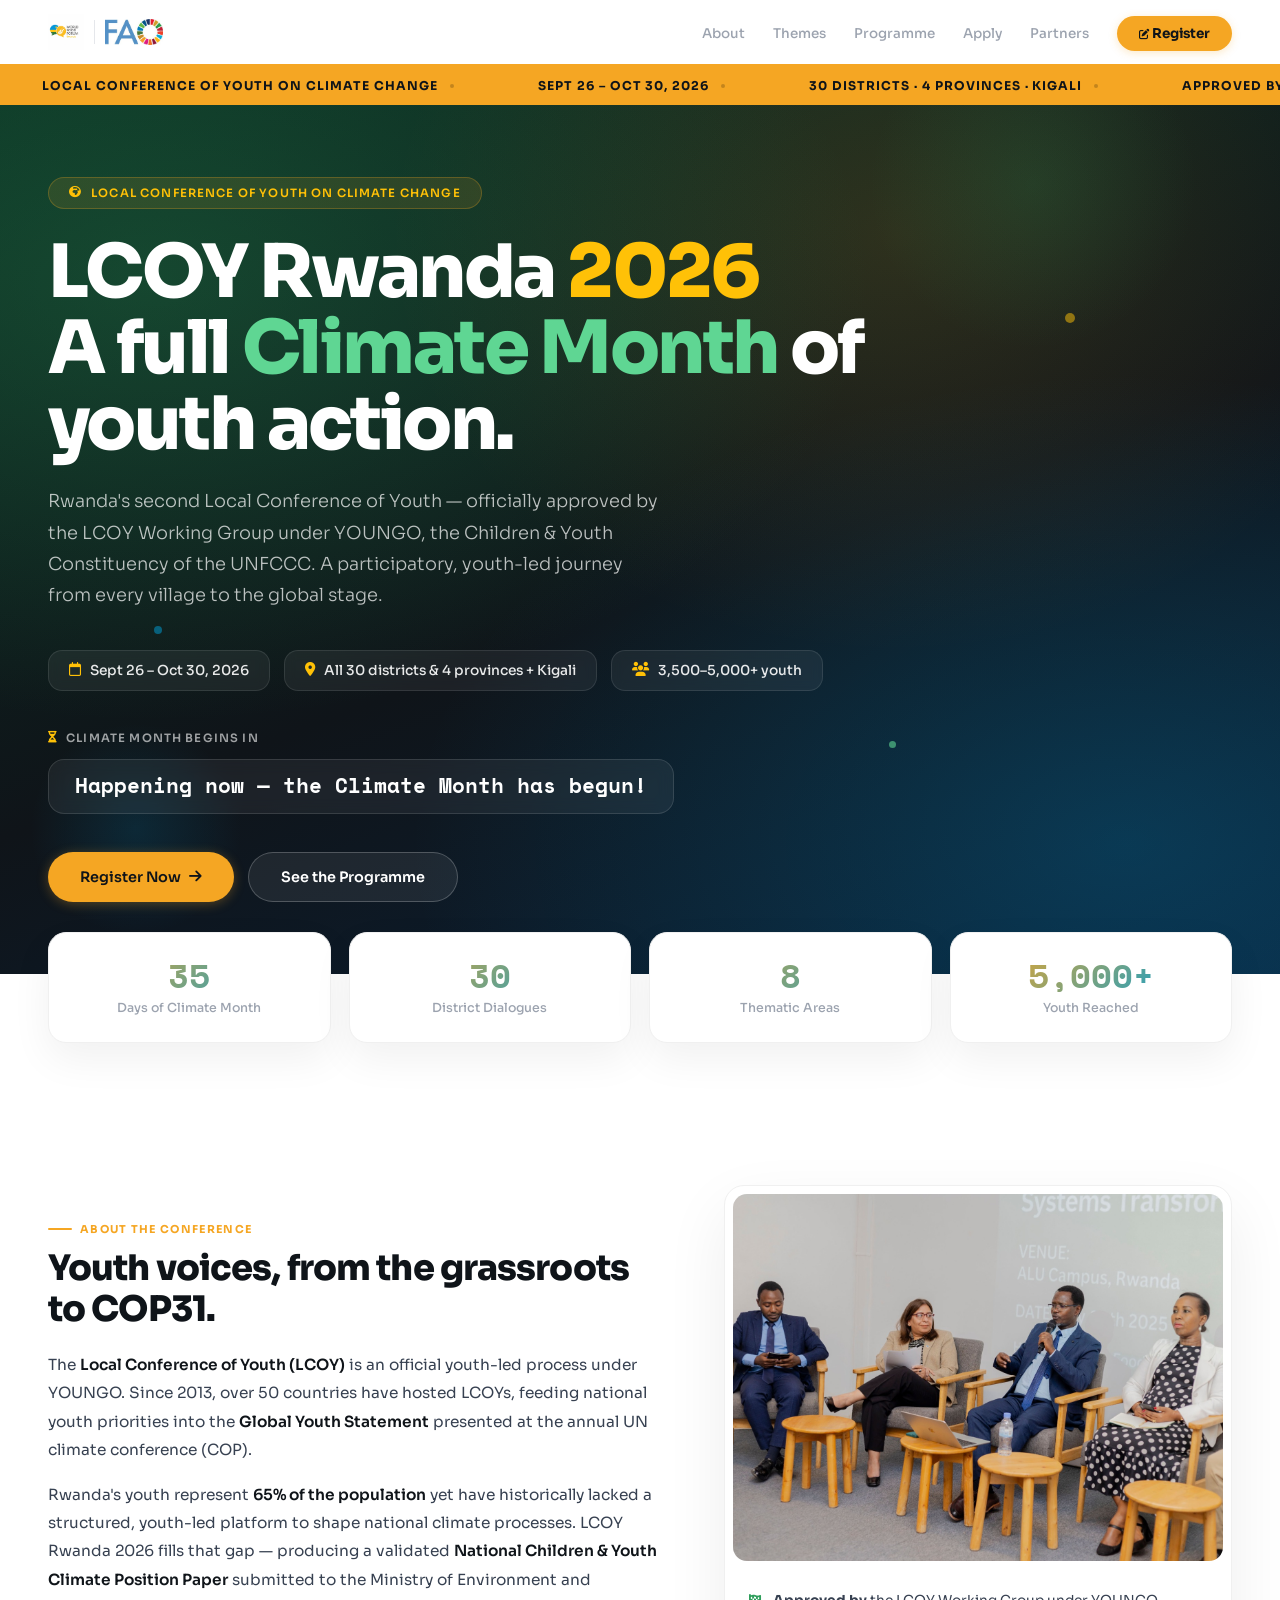
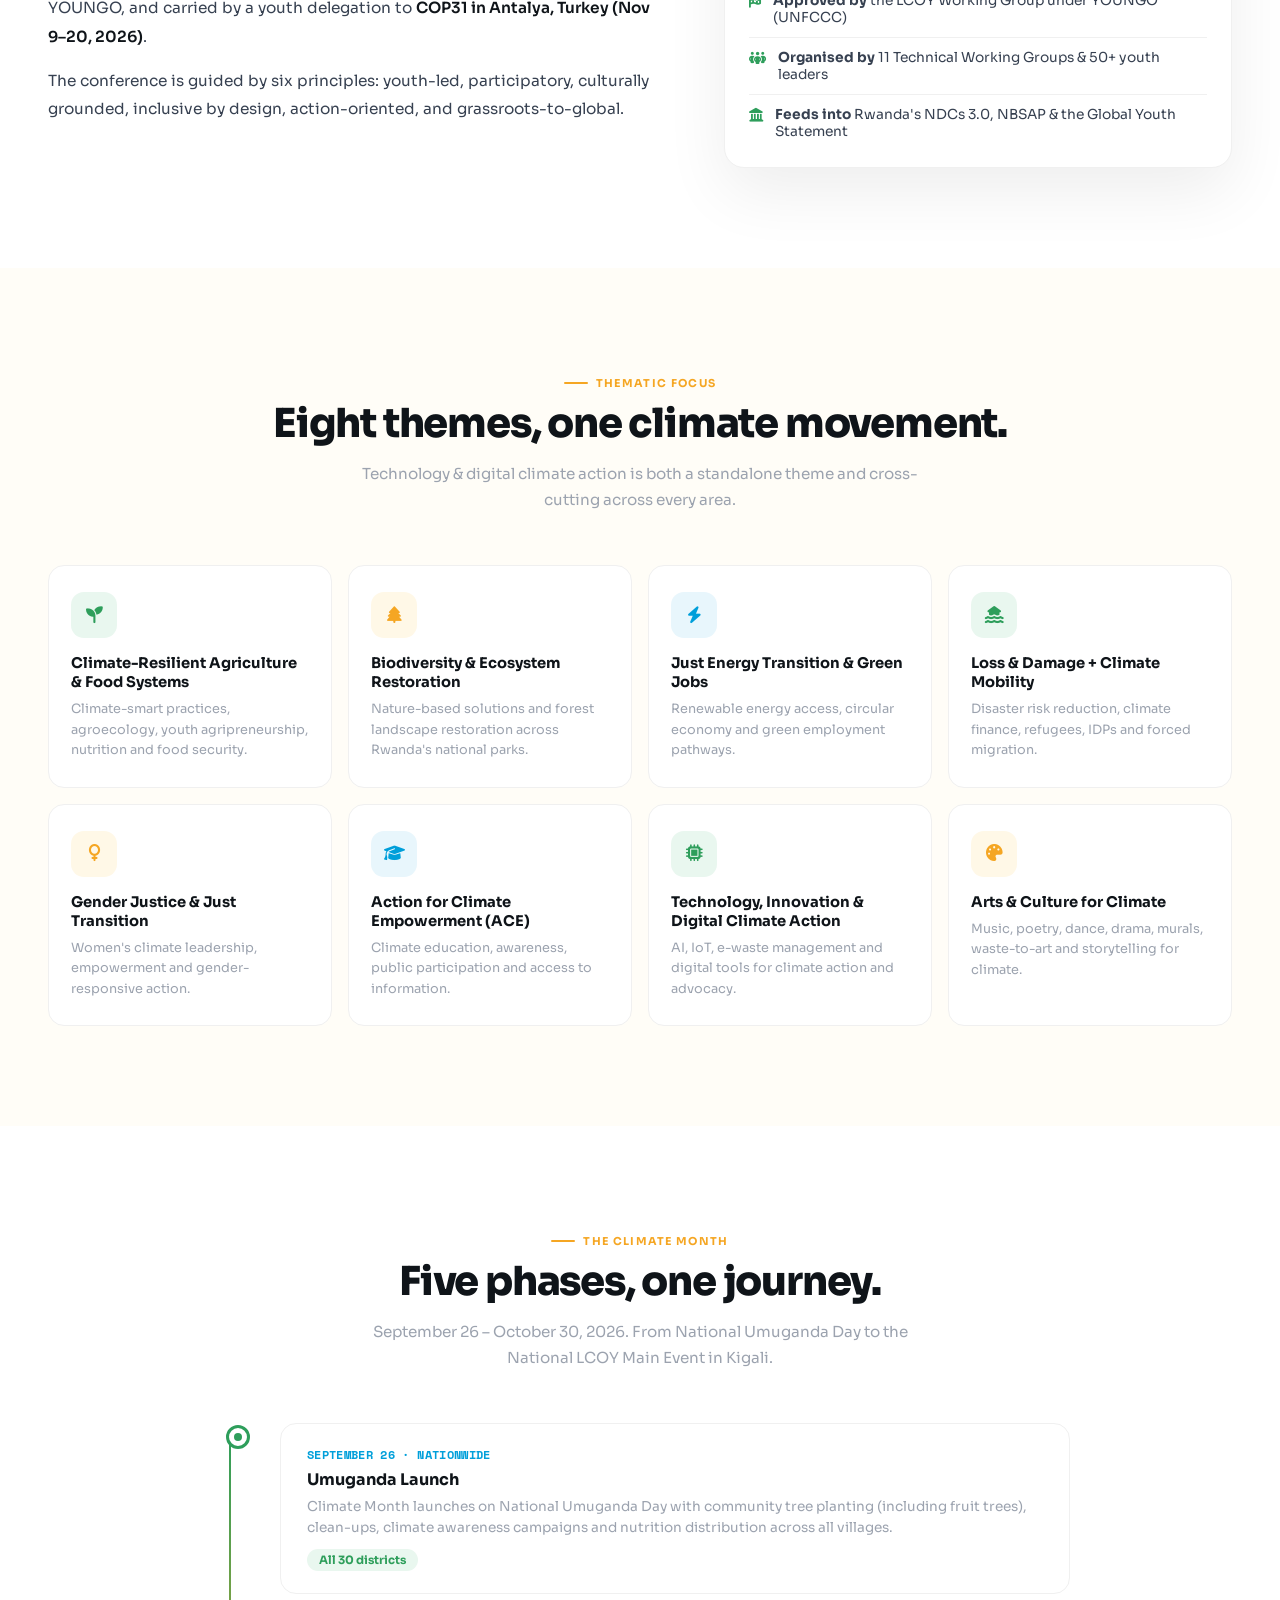
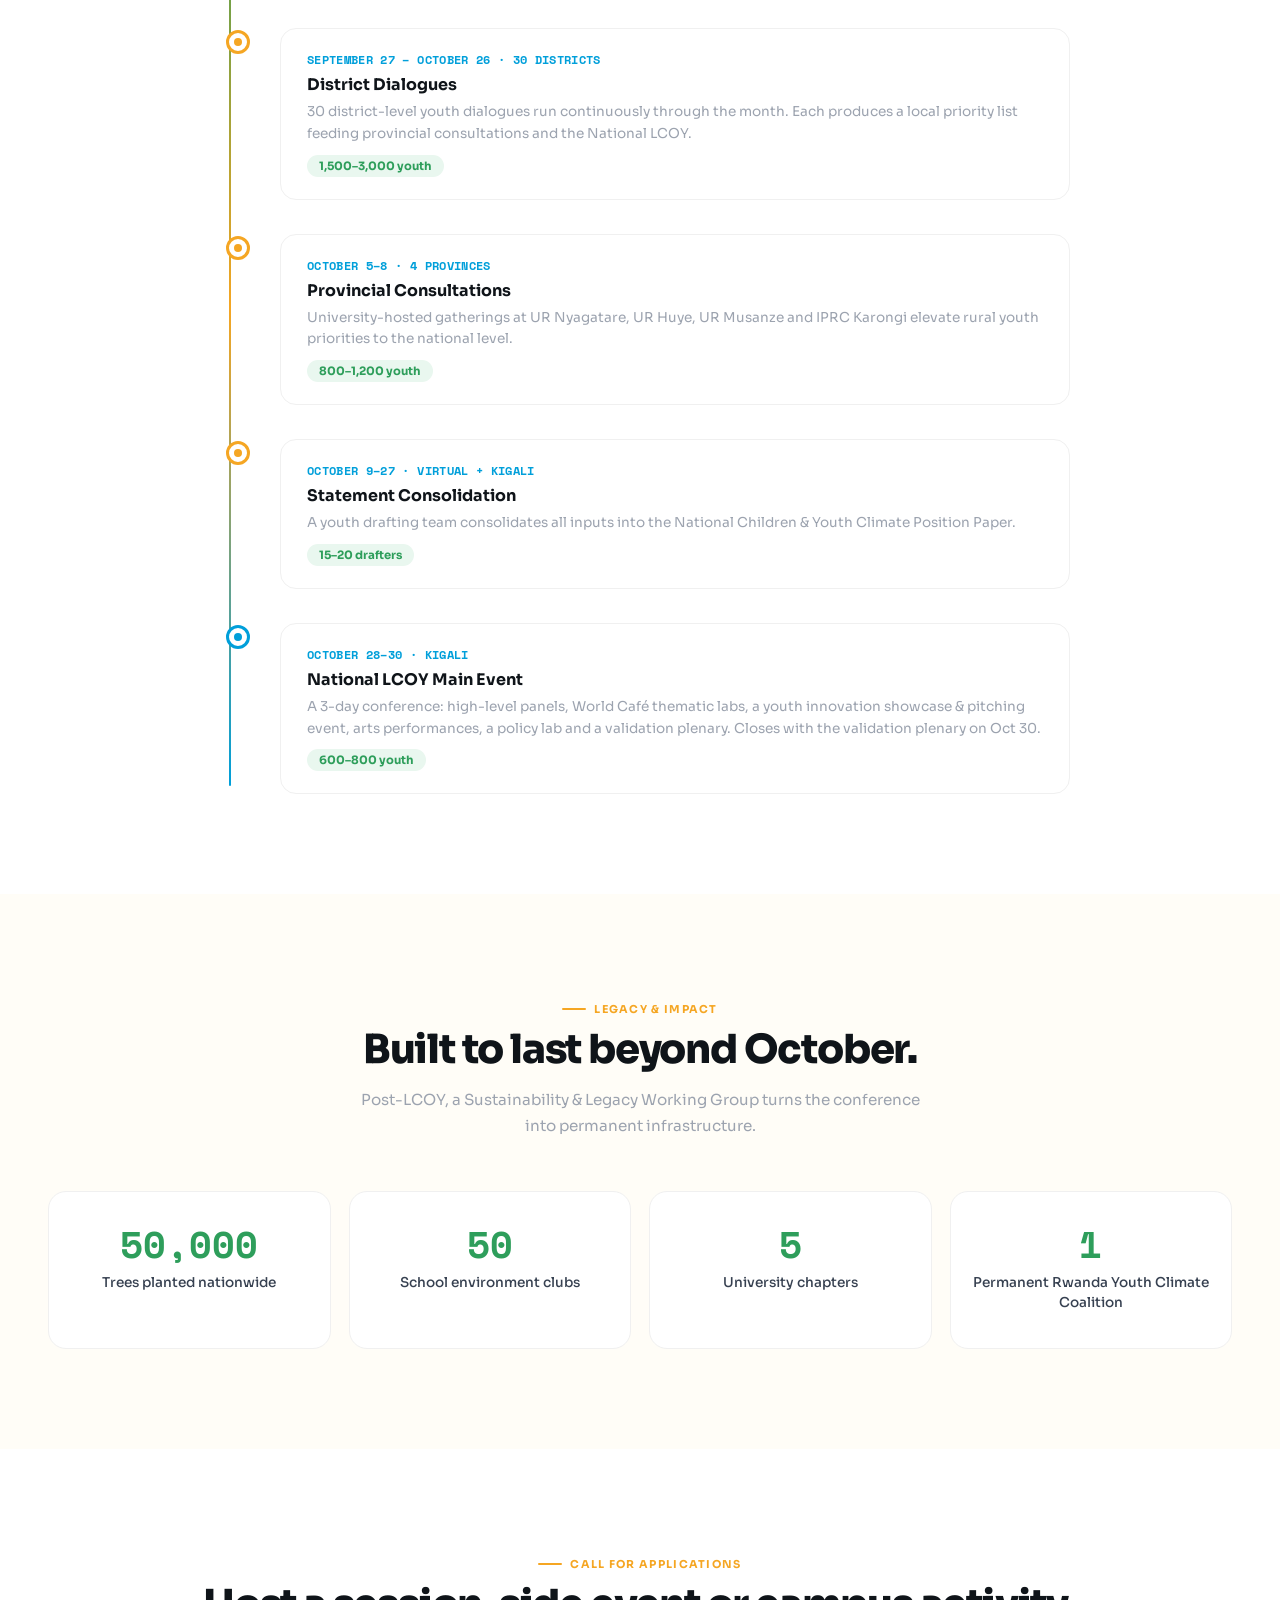
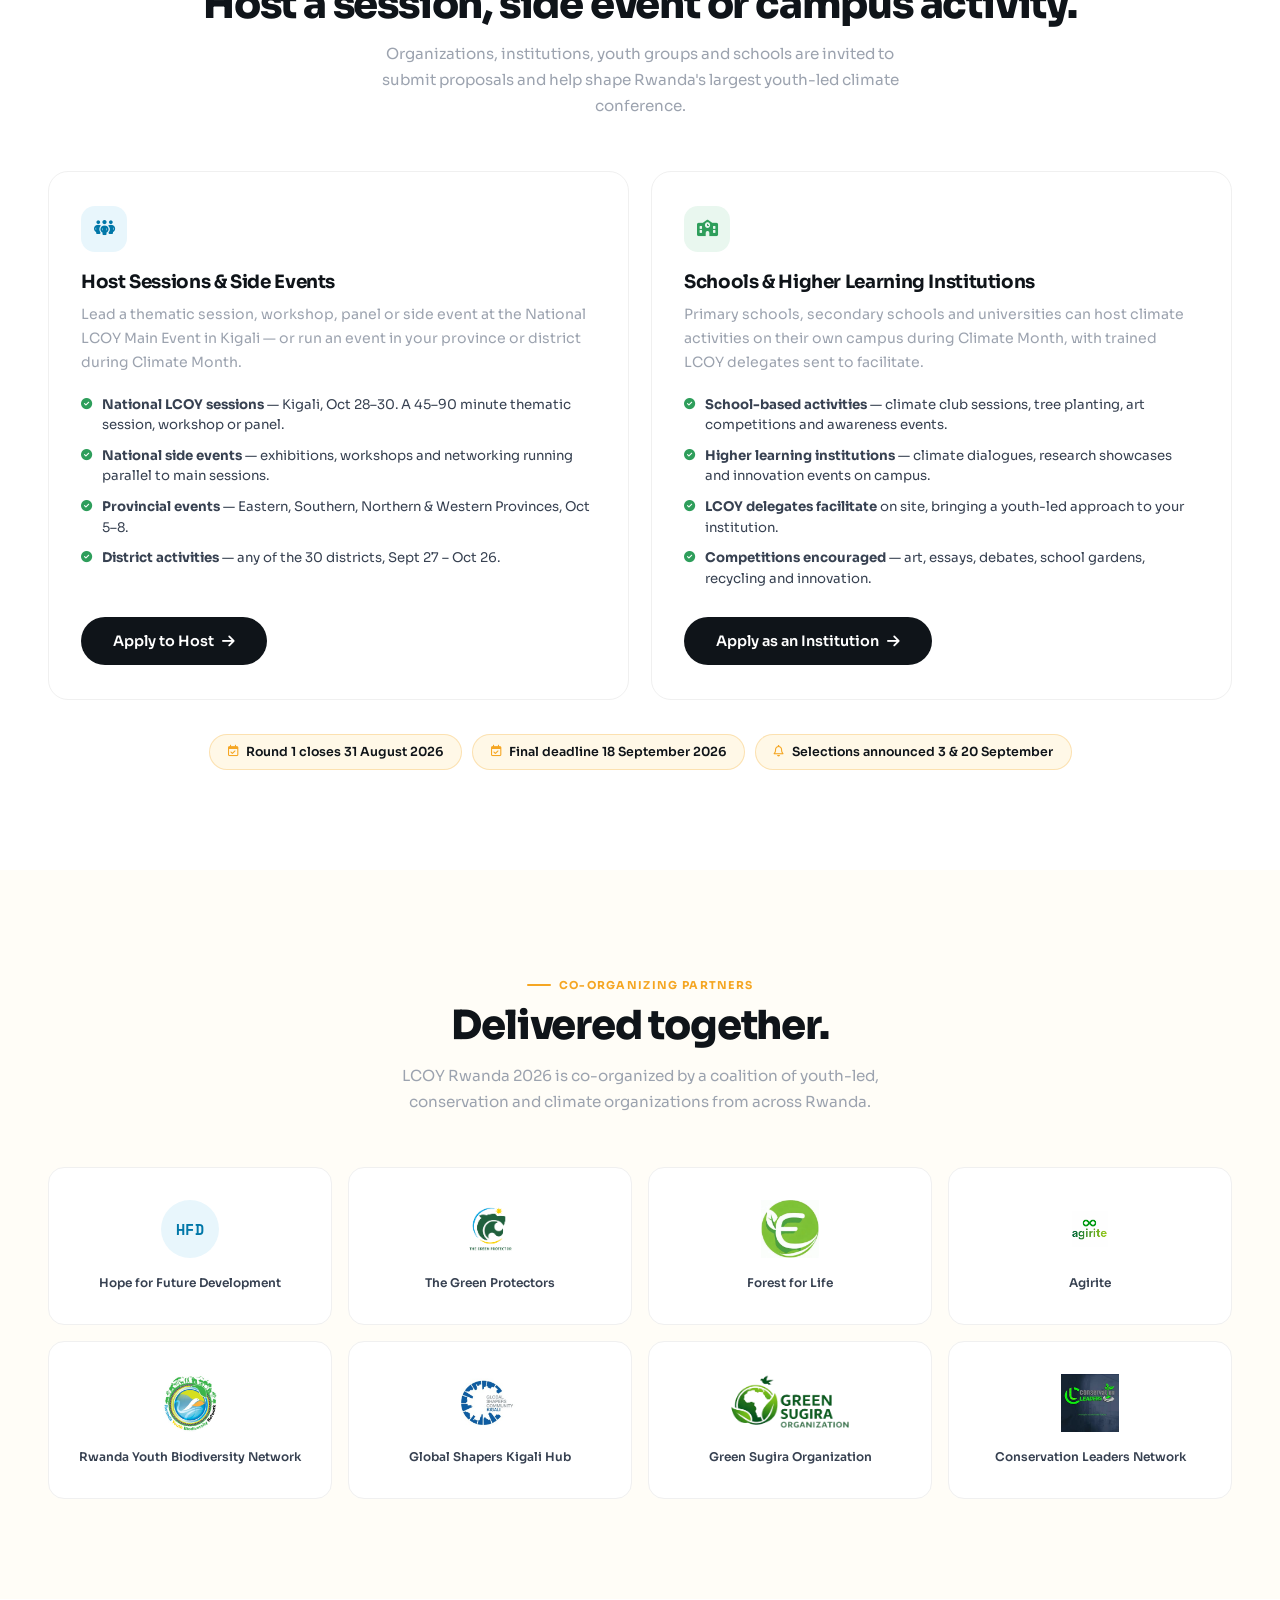
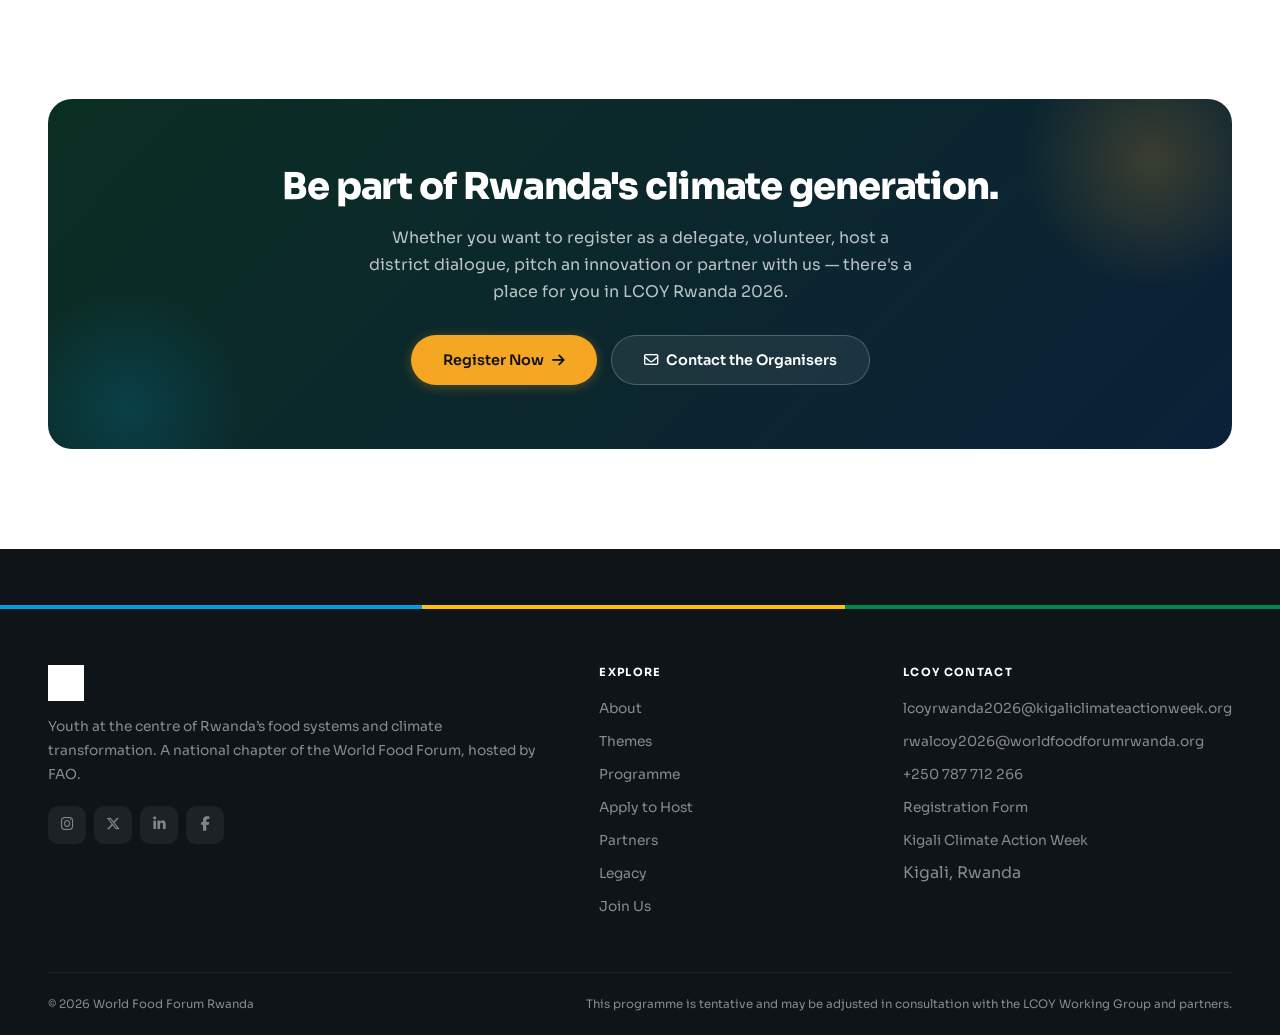
==== lcoy-site/index.html @ 364a7864 "Add standalone LCOY site and FTPS deploy workflow lcoy-site/ holds the LCOY page restructured for it" ====
<!DOCTYPE html>
<html lang="en">
<head>
<meta charset="UTF-8">
<meta name="viewport" content="width=device-width, initial-scale=1.0">
<title>LCOY Rwanda 2026 — World Food Forum Rwanda</title>
<meta name="description" content="LCOY Rwanda 2026 — the Local Conference of Youth on Climate Change. A youth-led Climate Month from September 26 to October 30, 2026, reaching 3,500–5,000+ young Rwandans.">
<link rel="preconnect" href="https://fonts.googleapis.com">
<link rel="preconnect" href="https://fonts.gstatic.com" crossorigin>
<link href="https://fonts.googleapis.com/css2?family=Sora:wght@300;400;500;600;700;800&family=Space+Mono:wght@700&display=swap" rel="stylesheet">
<link rel="stylesheet" href="https://cdnjs.cloudflare.com/ajax/libs/font-awesome/6.5.1/css/all.min.css">
<style>
:root{--blue:#009FDA;--blue-deep:#0077A8;--blue-soft:#E8F6FC;--yellow:#F5A623;--yellow-bright:#FFC107;--yellow-soft:#FFF8E7;--yellow-glow:rgba(245,166,35,0.08);--green:#2E9E5B;--green-soft:#E9F7EF;--cream:#FFFDF7;--white:#FFFFFF;--dark:#0F1419;--text:#374151;--muted:#9CA3AF;--border:#F0F0F0;--font:'Sora',sans-serif;--mono:'Space Mono',monospace;--max:1320px;}
*,*::before,*::after{box-sizing:border-box;margin:0;padding:0;}
html{scroll-behavior:smooth;}
body{font-family:var(--font);color:var(--text);background:var(--white);overflow-x:hidden;-webkit-font-smoothing:antialiased;}
img{max-width:100%;display:block;}a{color:inherit;text-decoration:none;}
.wrap{max-width:var(--max);margin:0 auto;padding:0 48px;}

/* PROGRESS BAR */
#progress{position:fixed;top:0;left:0;height:3px;background:linear-gradient(90deg,var(--yellow),var(--blue));z-index:10000;width:0%;transition:width 0.1s;}

/* TICKER */
.ticker{background:var(--yellow);padding:10px 0;overflow:hidden;white-space:nowrap;margin-top:64px;position:relative;z-index:5;}
.ticker-track{display:inline-flex;animation:scroll-left 38s linear infinite;}
.ticker-track:hover{animation-play-state:paused;}
.ticker-item{display:inline-flex;align-items:center;gap:12px;padding:0 42px;font-size:0.76rem;font-weight:700;color:var(--dark);text-transform:uppercase;letter-spacing:0.08em;}
.ticker-item .sep{width:4px;height:4px;border-radius:50%;background:rgba(0,0,0,0.2);}
@keyframes scroll-left{0%{transform:translateX(0);}100%{transform:translateX(-50%);}}

/* ===== NAV ===== */
.nav{position:fixed;top:0;left:0;right:0;z-index:999;height:64px;background:rgba(255,255,255,0.8);backdrop-filter:blur(20px) saturate(180%);-webkit-backdrop-filter:blur(20px) saturate(180%);transition:all 0.4s;}
.nav.shadow{box-shadow:0 1px 0 var(--border);background:rgba(255,255,255,0.92);}
.nav-inner{max-width:var(--max);margin:0 auto;padding:0 48px;display:flex;align-items:center;justify-content:space-between;height:100%;}
.nav-logo{display:flex;align-items:center;gap:10px;transition:transform 0.3s;}.nav-logo:hover{transform:scale(1.02);}
.nav-logo img{height:36px;}.nav-logo span{width:1px;height:24px;background:#E5E7EB;}
.nav-links{display:flex;align-items:center;gap:28px;list-style:none;}
.nav-links a{font-size:0.84rem;font-weight:500;color:var(--muted);transition:all 0.25s;position:relative;padding:6px 0;}
.nav-links a::after{content:'';position:absolute;bottom:0;left:0;width:0;height:2px;background:var(--yellow);border-radius:2px;transition:width 0.3s cubic-bezier(0.16,1,0.3,1);}
.nav-links a:hover,.nav-links a.active{color:var(--dark);}
.nav-links a:hover::after,.nav-links a.active::after{width:100%;}
.nav-cta{background:var(--yellow)!important;color:var(--dark)!important;padding:9px 22px!important;border-radius:100px;font-weight:700!important;font-size:0.82rem;transition:all 0.3s;box-shadow:0 2px 8px rgba(245,166,35,0.25);}
.nav-cta::after{display:none!important;}
.nav-cta:hover{background:var(--yellow-bright)!important;transform:translateY(-2px) scale(1.03);box-shadow:0 6px 20px rgba(245,166,35,0.35);}
.burger{display:none;background:none;border:none;cursor:pointer;padding:6px;}.burger div{width:20px;height:1.5px;background:var(--dark);margin:5px 0;border-radius:2px;}

/* ===== HERO ===== */
.chero{position:relative;min-height:calc(92vh - 104px);display:flex;align-items:center;overflow:hidden;background:linear-gradient(160deg,#0B2E22 0%,#0F1419 55%,#0B2138 100%);color:var(--white);}
.chero::before{content:'';position:absolute;inset:0;background:radial-gradient(ellipse at 12% 20%,rgba(46,158,91,0.28) 0%,transparent 45%),radial-gradient(ellipse at 88% 85%,rgba(0,159,218,0.22) 0%,transparent 45%),radial-gradient(ellipse at 70% 15%,rgba(245,166,35,0.14) 0%,transparent 40%);pointer-events:none;animation:hue 16s ease-in-out infinite alternate;}
@keyframes hue{to{filter:hue-rotate(18deg);}}
/* floating leaf/orb decor */
.chero-orb{position:absolute;border-radius:50%;pointer-events:none;z-index:1;}
.chero-orb.o1{width:340px;height:340px;background:radial-gradient(circle,rgba(46,158,91,0.16),transparent 68%);top:-90px;right:6%;animation:cdrift 13s ease-in-out infinite;}
.chero-orb.o2{width:220px;height:220px;background:radial-gradient(circle,rgba(0,159,218,0.14),transparent 68%);bottom:4%;left:2%;animation:cdrift 17s ease-in-out infinite reverse;}
.chero-orb.o3{width:10px;height:10px;background:var(--yellow-bright);opacity:0.5;top:24%;right:16%;animation:cdrift 6s ease-in-out infinite;}
.chero-orb.o4{width:7px;height:7px;background:#5FD693;opacity:0.6;bottom:26%;right:30%;animation:cdrift 5s ease-in-out infinite 0.6s;}
.chero-orb.o5{width:8px;height:8px;background:var(--blue);opacity:0.5;top:60%;left:12%;animation:cdrift 7s ease-in-out infinite 0.3s;}
@keyframes cdrift{0%,100%{transform:translate(0,0);}25%{transform:translate(8px,-14px);}75%{transform:translate(-8px,10px);}}
.chero-inner{max-width:var(--max);margin:0 auto;padding:72px 48px;position:relative;z-index:2;width:100%;}
.chero-eyebrow{display:inline-flex;align-items:center;gap:9px;font-size:0.72rem;font-weight:600;color:var(--yellow-bright);letter-spacing:0.1em;text-transform:uppercase;margin-bottom:26px;background:rgba(245,166,35,0.12);padding:8px 20px;border-radius:100px;border:1px solid rgba(245,166,35,0.25);}
.chero h1{font-size:clamp(2.6rem,6vw,4.6rem);font-weight:800;line-height:1.03;letter-spacing:-0.035em;margin-bottom:24px;max-width:16ch;}
.chero h1 .yel{color:var(--yellow-bright);}.chero h1 .grn{color:#5FD693;}
.chero-sub{font-size:1.12rem;line-height:1.75;color:rgba(255,255,255,0.72);max-width:620px;margin-bottom:38px;font-weight:300;}
.chero-meta{display:flex;flex-wrap:wrap;gap:14px;margin-bottom:40px;}
.chero-chip{display:inline-flex;align-items:center;gap:9px;padding:11px 20px;border-radius:14px;background:rgba(255,255,255,0.06);border:1px solid rgba(255,255,255,0.1);font-size:0.86rem;font-weight:500;color:rgba(255,255,255,0.9);backdrop-filter:blur(6px);}
.chero-chip i{color:var(--yellow-bright);}
.chero-actions{display:flex;gap:14px;flex-wrap:wrap;}
.btn{display:inline-flex;align-items:center;gap:8px;padding:15px 32px;border-radius:100px;font-weight:600;font-size:0.9rem;font-family:var(--font);border:none;cursor:pointer;transition:all 0.35s cubic-bezier(0.16,1,0.3,1);}
.btn-yellow{background:var(--yellow);color:var(--dark);box-shadow:0 2px 12px rgba(245,166,35,0.3);}
.btn-yellow:hover{transform:translateY(-3px);background:var(--yellow-bright);box-shadow:0 8px 28px rgba(245,166,35,0.4);}
.btn-ghost{background:rgba(255,255,255,0.07);color:var(--white);border:1.5px solid rgba(255,255,255,0.22);}
.btn-ghost:hover{border-color:var(--white);background:rgba(255,255,255,0.12);transform:translateY(-2px);}
.btn-dark{background:var(--dark);color:var(--white);}
.btn-dark:hover{background:#1F2937;transform:translateY(-3px);box-shadow:0 8px 24px rgba(0,0,0,0.18);}

/* COUNTDOWN */
.cd-label{display:flex;align-items:center;gap:8px;font-size:0.72rem;font-weight:600;letter-spacing:0.1em;text-transform:uppercase;color:rgba(255,255,255,0.6);margin-bottom:14px;}
.cd-label i{color:var(--yellow-bright);}
.countdown{display:flex;gap:12px;margin-bottom:38px;flex-wrap:wrap;}
.cd-box{min-width:82px;padding:16px 14px;border-radius:16px;background:rgba(255,255,255,0.06);border:1px solid rgba(255,255,255,0.12);text-align:center;backdrop-filter:blur(8px);-webkit-backdrop-filter:blur(8px);transition:transform 0.35s cubic-bezier(0.16,1,0.3,1),border-color 0.35s;}
.cd-box:hover{transform:translateY(-4px);border-color:rgba(245,166,35,0.4);}
.cd-num{display:block;font-family:var(--mono);font-size:2rem;font-weight:700;color:#fff;line-height:1;font-variant-numeric:tabular-nums;}
.cd-lbl{display:block;font-size:0.64rem;text-transform:uppercase;letter-spacing:0.12em;color:rgba(255,255,255,0.55);margin-top:9px;}

/* ===== COUNTDOWN / STATS ===== */
.stat-strip{background:var(--white);padding:0;position:relative;z-index:3;}
.stat-strip .wrap{transform:translateY(-42px);}
.stat-grid{display:grid;grid-template-columns:repeat(4,1fr);gap:18px;}
.stat-card{background:var(--white);border:1px solid var(--border);border-radius:18px;padding:26px 24px;text-align:center;box-shadow:0 16px 40px rgba(0,0,0,0.06);transition:transform 0.4s cubic-bezier(0.16,1,0.3,1);}
.stat-card:hover{transform:translateY(-6px);}
.stat-card .s-num{font-family:var(--mono);font-size:2.1rem;font-weight:700;line-height:1;background:linear-gradient(135deg,var(--yellow),var(--blue));-webkit-background-clip:text;-webkit-text-fill-color:transparent;background-clip:text;}
.stat-card .s-lbl{font-size:0.78rem;color:var(--muted);font-weight:500;margin-top:8px;}

/* ===== SECTION SHELL ===== */
section.blk{padding:100px 0;position:relative;}
.blk.cream{background:var(--cream);}
.sec-header{margin-bottom:52px;}.center{text-align:center;}
.eyebrow-y{font-size:0.68rem;font-weight:700;letter-spacing:0.12em;text-transform:uppercase;color:var(--yellow);margin-bottom:12px;display:inline-flex;align-items:center;gap:8px;justify-content:center;}
.eyebrow-y::before{content:'';width:24px;height:2px;background:var(--yellow);border-radius:2px;}
.sec-title{font-size:clamp(1.7rem,3.2vw,2.5rem);font-weight:800;color:var(--dark);letter-spacing:-0.03em;line-height:1.12;}
.sec-sub{font-size:0.95rem;color:var(--muted);max-width:560px;margin:14px auto 0;line-height:1.7;}

/* About split */
.about-grid{display:grid;grid-template-columns:1.1fr 0.9fr;gap:56px;align-items:center;}
.about-copy h2{font-size:clamp(1.6rem,3vw,2.2rem);font-weight:800;color:var(--dark);letter-spacing:-0.025em;line-height:1.18;margin-bottom:20px;}
.about-copy p{font-size:0.96rem;line-height:1.85;margin-bottom:16px;}
.about-copy strong{color:var(--dark);font-weight:600;}
.about-card{background:var(--white);border:1px solid var(--border);border-radius:20px;padding:8px;box-shadow:0 24px 64px rgba(0,0,0,0.07);}
.about-card img{border-radius:14px;aspect-ratio:4/3;object-fit:cover;width:100%;}
.about-facts{list-style:none;margin-top:20px;padding:0 16px 8px;}
.about-facts li{display:flex;gap:12px;align-items:flex-start;padding:11px 0;border-bottom:1px solid var(--border);font-size:0.86rem;}
.about-facts li:last-child{border-bottom:none;}
.about-facts i{color:var(--green);margin-top:3px;}

/* Themes grid */
.themes-grid{display:grid;grid-template-columns:repeat(4,1fr);gap:16px;}
.t-card{padding:26px 22px;border-radius:16px;background:var(--white);border:1px solid var(--border);transition:all 0.45s cubic-bezier(0.16,1,0.3,1);}
.t-card:hover{transform:translateY(-6px);box-shadow:0 18px 44px rgba(0,0,0,0.07);border-color:transparent;}
.t-ico{width:46px;height:46px;border-radius:13px;display:flex;align-items:center;justify-content:center;font-size:1.05rem;margin-bottom:16px;}
.t-card:nth-child(3n+1) .t-ico{background:var(--green-soft);color:var(--green);}
.t-card:nth-child(3n+2) .t-ico{background:var(--yellow-soft);color:var(--yellow);}
.t-card:nth-child(3n+3) .t-ico{background:var(--blue-soft);color:var(--blue);}
.t-card h3{font-size:0.92rem;font-weight:700;color:var(--dark);margin-bottom:7px;line-height:1.3;}
.t-card p{font-size:0.8rem;color:var(--muted);line-height:1.6;}

/* Timeline */
.tl{max-width:860px;margin:0 auto;position:relative;padding-left:8px;}
.tl::before{content:'';position:absolute;left:19px;top:8px;bottom:8px;width:2px;background:linear-gradient(180deg,var(--green),var(--yellow),var(--blue));border-radius:2px;}
.tl-item{position:relative;padding:0 0 34px 62px;}
.tl-item:last-child{padding-bottom:0;}
.tl-dot{position:absolute;left:8px;top:2px;width:24px;height:24px;border-radius:50%;background:var(--white);border:3px solid var(--yellow);display:flex;align-items:center;justify-content:center;z-index:1;}
.tl-dot::after{content:'';width:8px;height:8px;border-radius:50%;background:var(--yellow);}
.tl-item:nth-child(1) .tl-dot{border-color:var(--green);}.tl-item:nth-child(1) .tl-dot::after{background:var(--green);}
.tl-item:nth-child(5) .tl-dot{border-color:var(--blue);}.tl-item:nth-child(5) .tl-dot::after{background:var(--blue);}
.tl-card{background:var(--white);border:1px solid var(--border);border-radius:16px;padding:22px 26px;transition:all 0.35s;}
.tl-card:hover{box-shadow:0 12px 32px rgba(0,0,0,0.05);transform:translateX(4px);}
.tl-date{font-family:var(--mono);font-size:0.72rem;font-weight:700;color:var(--blue);letter-spacing:0.03em;text-transform:uppercase;margin-bottom:6px;}
.tl-card h3{font-size:1rem;font-weight:700;color:var(--dark);margin-bottom:6px;}
.tl-card p{font-size:0.85rem;color:var(--muted);line-height:1.6;}
.tl-reach{display:inline-block;margin-top:10px;font-size:0.72rem;font-weight:700;color:var(--green);background:var(--green-soft);padding:4px 12px;border-radius:100px;}

/* Legacy */
.legacy-grid{display:grid;grid-template-columns:repeat(4,1fr);gap:18px;}
.lg-card{text-align:center;padding:34px 22px;border-radius:18px;background:var(--white);border:1px solid var(--border);transition:transform 0.4s cubic-bezier(0.16,1,0.3,1);}
.lg-card:hover{transform:translateY(-6px);box-shadow:0 18px 44px rgba(0,0,0,0.06);}
.lg-card .lg-num{font-family:var(--mono);font-size:2.3rem;font-weight:700;line-height:1;color:var(--green);}
.lg-card .lg-txt{font-size:0.85rem;color:var(--text);font-weight:500;margin-top:10px;line-height:1.5;}

/* CTA banner */
.cta-banner{position:relative;border-radius:24px;overflow:hidden;padding:64px 56px;text-align:center;background:linear-gradient(135deg,#0B2E22,#0B2138);color:var(--white);}
.cta-banner::before{content:'';position:absolute;top:-80px;right:-60px;width:280px;height:280px;border-radius:50%;background:radial-gradient(circle,rgba(245,166,35,0.2),transparent 65%);}
.cta-banner::after{content:'';position:absolute;bottom:-90px;left:-50px;width:260px;height:260px;border-radius:50%;background:radial-gradient(circle,rgba(0,159,218,0.18),transparent 65%);}
.cta-banner>*{position:relative;z-index:1;}
.cta-banner h2{font-size:clamp(1.6rem,3vw,2.3rem);font-weight:800;letter-spacing:-0.03em;margin-bottom:14px;}
.cta-banner p{font-size:1rem;color:rgba(255,255,255,0.72);max-width:560px;margin:0 auto 30px;line-height:1.7;}
.cta-actions{display:flex;gap:14px;justify-content:center;flex-wrap:wrap;}

/* ===== FOOTER ===== */
footer{background:var(--dark);color:rgba(255,255,255,0.5);padding:56px 0 0;position:relative;z-index:1;}
.ft-flag{height:4px;background:linear-gradient(90deg,var(--blue) 33%,var(--yellow-bright) 33% 66%,#008751 66%);}
.ft-inner{max-width:var(--max);margin:0 auto;padding:0 48px;}
.ft-top{display:grid;grid-template-columns:2fr 1fr 1fr;gap:56px;padding:56px 0 44px;border-bottom:1px solid rgba(255,255,255,0.06);}
.ft-brand img{height:36px;filter:brightness(0) invert(1);margin-bottom:14px;}
.ft-brand p{font-size:0.86rem;line-height:1.75;margin-bottom:18px;}
.ft-socials{display:flex;gap:8px;}
.ft-soc{width:38px;height:38px;border-radius:10px;background:rgba(255,255,255,0.06);color:rgba(255,255,255,0.45);display:flex;align-items:center;justify-content:center;font-size:0.9rem;transition:all 0.3s cubic-bezier(0.16,1,0.3,1);}
.ft-soc:hover{background:var(--yellow);color:var(--dark);transform:translateY(-3px);}
footer h4{color:var(--white);font-size:0.7rem;font-weight:700;text-transform:uppercase;letter-spacing:0.12em;margin-bottom:18px;}
.ft-links{list-style:none;}.ft-links li{margin-bottom:12px;}.ft-links a{font-size:0.86rem;transition:all 0.25s;}.ft-links a:hover{color:var(--yellow);padding-left:4px;}
.ft-bottom{padding:24px 0;display:flex;justify-content:space-between;align-items:center;font-size:0.73rem;}
.ft-bottom a:hover{color:var(--yellow);}

/* Reveal */
.r{opacity:0;transform:translateY(32px);transition:all 0.8s cubic-bezier(0.16,1,0.3,1);}.r.v{opacity:1;transform:translateY(0);}
.d1{transition-delay:.08s}.d2{transition-delay:.16s}.d3{transition-delay:.24s}.d4{transition-delay:.32s}

/* CALL FOR APPLICATIONS */
.host-grid{display:grid;grid-template-columns:1fr 1fr;gap:22px;}
.host-card{display:flex;flex-direction:column;background:var(--white);border:1px solid var(--border);border-radius:20px;padding:34px 32px;transition:transform 0.4s cubic-bezier(0.16,1,0.3,1),box-shadow 0.4s;}
.host-card:hover{transform:translateY(-6px);box-shadow:0 18px 44px rgba(0,0,0,0.07);}
.host-ico{width:46px;height:46px;border-radius:14px;display:grid;place-items:center;font-size:1.05rem;margin-bottom:18px;background:var(--blue-soft);color:var(--blue-deep);}
.host-card.alt .host-ico{background:var(--green-soft);color:var(--green);}
.host-card h3{font-size:1.15rem;font-weight:700;color:var(--dark);letter-spacing:-0.02em;margin-bottom:10px;}
.host-card>p{font-size:0.88rem;color:var(--muted);line-height:1.7;margin-bottom:20px;}
.host-list{list-style:none;display:flex;flex-direction:column;gap:10px;margin-bottom:28px;}
.host-list li{display:flex;gap:10px;align-items:flex-start;font-size:0.83rem;color:var(--text);line-height:1.55;}
.host-list i{color:var(--green);font-size:0.7rem;margin-top:0.38em;flex-shrink:0;}
.host-card .btn{align-self:flex-start;margin-top:auto;}
.host-meta{display:flex;flex-wrap:wrap;justify-content:center;gap:10px;margin-top:34px;}
.host-pill{display:inline-flex;align-items:center;gap:8px;padding:9px 18px;border-radius:100px;background:var(--yellow-soft);border:1px solid rgba(245,166,35,0.28);color:var(--dark);font-size:0.78rem;font-weight:600;}
.host-pill i{color:var(--yellow);font-size:0.72rem;}

/* CO-ORGANIZING PARTNERS */
.partner-grid{display:grid;grid-template-columns:repeat(4,1fr);gap:16px;}
.partner-card{display:flex;flex-direction:column;align-items:center;justify-content:center;gap:16px;text-align:center;min-height:158px;padding:24px 18px;background:var(--white);border:1px solid var(--border);border-radius:16px;transition:transform 0.4s cubic-bezier(0.16,1,0.3,1),box-shadow 0.4s;}
.partner-card:hover{transform:translateY(-5px);box-shadow:0 14px 36px rgba(0,0,0,0.06);}
.partner-card img{height:58px;width:auto;max-width:100%;object-fit:contain;}
.partner-mark{width:58px;height:58px;border-radius:50%;display:grid;place-items:center;background:var(--blue-soft);color:var(--blue-deep);font-family:var(--mono);font-size:0.95rem;font-weight:700;letter-spacing:0.02em;}
.partner-card span{font-size:0.75rem;font-weight:600;color:var(--text);line-height:1.45;}

/* Responsive */
@media(max-width:1024px){.wrap,.nav-inner,.ft-inner,.chero-inner{padding-left:32px;padding-right:32px;}.themes-grid{grid-template-columns:1fr 1fr;}.legacy-grid,.stat-grid{grid-template-columns:1fr 1fr;}.about-grid{grid-template-columns:1fr;gap:36px;}.ft-top{grid-template-columns:1fr;}.partner-grid{grid-template-columns:repeat(3,1fr);}}
@media(max-width:600px){.nav-links{display:none;}.burger{display:block;}.nav-links.open{display:flex;flex-direction:column;position:absolute;top:64px;left:0;right:0;background:rgba(255,255,255,0.97);backdrop-filter:blur(20px);padding:20px 32px;gap:16px;box-shadow:0 12px 40px rgba(0,0,0,0.06);border-top:1px solid var(--border);}.themes-grid,.legacy-grid,.stat-grid,.host-grid{grid-template-columns:1fr;}.partner-grid{grid-template-columns:1fr 1fr;}.host-card{padding:28px 24px;}section.blk{padding:64px 0;}.cta-banner,.chero-inner{padding-left:28px;padding-right:28px;}.tl-item{padding-left:54px;}.ft-bottom{flex-direction:column;gap:8px;text-align:center;}}
</style>
</head>
<body>
<div id="progress"></div>

<nav class="nav" id="nav">
  <div class="nav-inner">
    <a href="#" class="nav-logo"><img src="images/wff-rwanda-logo.png" alt="WFF Rwanda"><span></span><img src="images/fao-logo.png" alt="FAO" style="height:26px;"></a>
    <ul class="nav-links" id="navLinks">
      <li><a href="#about">About</a></li>
      <li><a href="#themes">Themes</a></li>
      <li><a href="#programme">Programme</a></li>
      <li><a href="#host">Apply</a></li>
      <li><a href="#partners">Partners</a></li>
      <li><a href="https://docs.google.com/forms/d/e/1FAIpQLSc05fQWdb0bnw5-J1wHMxsNk0yUPEoSePlmW-2PGy-hrqqUSA/viewform?usp=header" target="_blank" rel="noopener" class="nav-cta"><i class="fa-solid fa-pen-to-square" style="font-size:0.65rem;"></i> Register</a></li>
    </ul>
    <button class="burger" id="burger" aria-label="Menu"><div></div><div></div><div></div></button>
  </div>
</nav>

<div class="ticker"><div class="ticker-track">
  <span class="ticker-item">Local Conference of Youth on Climate Change <span class="sep"></span></span><span class="ticker-item">Sept 26 &ndash; Oct 30, 2026 <span class="sep"></span></span><span class="ticker-item">30 Districts &middot; 4 Provinces &middot; Kigali <span class="sep"></span></span><span class="ticker-item">Approved by YOUNGO &middot; UNFCCC <span class="sep"></span></span><span class="ticker-item">Road to COP31 &middot; Antalya <span class="sep"></span></span><span class="ticker-item">3,500&ndash;5,000+ Young Rwandans <span class="sep"></span></span>
  <span class="ticker-item">Local Conference of Youth on Climate Change <span class="sep"></span></span><span class="ticker-item">Sept 26 &ndash; Oct 30, 2026 <span class="sep"></span></span><span class="ticker-item">30 Districts &middot; 4 Provinces &middot; Kigali <span class="sep"></span></span><span class="ticker-item">Approved by YOUNGO &middot; UNFCCC <span class="sep"></span></span><span class="ticker-item">Road to COP31 &middot; Antalya <span class="sep"></span></span><span class="ticker-item">3,500&ndash;5,000+ Young Rwandans <span class="sep"></span></span>
</div></div>

<!-- HERO -->
<header class="chero">
  <span class="chero-orb o1"></span><span class="chero-orb o2"></span><span class="chero-orb o3"></span><span class="chero-orb o4"></span><span class="chero-orb o5"></span>
  <div class="chero-inner">
    <div class="chero-eyebrow"><i class="fa-solid fa-earth-africa"></i> Local Conference of Youth on Climate Change</div>
    <h1>LCOY Rwanda <span class="yel">2026</span><br>A full <span class="grn">Climate Month</span> of youth action.</h1>
    <p class="chero-sub">Rwanda's second Local Conference of Youth — officially approved by the LCOY Working Group under YOUNGO, the Children &amp; Youth Constituency of the UNFCCC. A participatory, youth-led journey from every village to the global stage.</p>
    <div class="chero-meta">
      <span class="chero-chip"><i class="fa-regular fa-calendar"></i> Sept 26 – Oct 30, 2026</span>
      <span class="chero-chip"><i class="fa-solid fa-location-dot"></i> All 30 districts &amp; 4 provinces + Kigali</span>
      <span class="chero-chip"><i class="fa-solid fa-users"></i> 3,500–5,000+ youth</span>
    </div>
    <div class="cd-label"><i class="fa-solid fa-hourglass-half"></i> Climate Month begins in</div>
    <div class="countdown" id="countdown">
      <div class="cd-box"><span class="cd-num" id="cd-days">--</span><span class="cd-lbl">Days</span></div>
      <div class="cd-box"><span class="cd-num" id="cd-hours">--</span><span class="cd-lbl">Hours</span></div>
      <div class="cd-box"><span class="cd-num" id="cd-mins">--</span><span class="cd-lbl">Minutes</span></div>
      <div class="cd-box"><span class="cd-num" id="cd-secs">--</span><span class="cd-lbl">Seconds</span></div>
    </div>
    <div class="chero-actions">
      <a href="https://docs.google.com/forms/d/e/1FAIpQLSc05fQWdb0bnw5-J1wHMxsNk0yUPEoSePlmW-2PGy-hrqqUSA/viewform?usp=header" target="_blank" rel="noopener" class="btn btn-yellow">Register Now <i class="fa-solid fa-arrow-right"></i></a>
      <a href="#programme" class="btn btn-ghost">See the Programme</a>
    </div>
  </div>
</header>

<!-- STAT STRIP -->
<div class="stat-strip"><div class="wrap"><div class="stat-grid">
  <div class="stat-card r"><div class="s-num">35</div><div class="s-lbl">Days of Climate Month</div></div>
  <div class="stat-card r d1"><div class="s-num">30</div><div class="s-lbl">District Dialogues</div></div>
  <div class="stat-card r d2"><div class="s-num">8</div><div class="s-lbl">Thematic Areas</div></div>
  <div class="stat-card r d3"><div class="s-num">5,000+</div><div class="s-lbl">Youth Reached</div></div>
</div></div></div>

<!-- ABOUT -->
<section class="blk" id="about">
  <div class="wrap">
    <div class="about-grid">
      <div class="about-copy r">
        <div class="eyebrow-y" style="justify-content:flex-start;">About the Conference</div>
        <h2>Youth voices, from the grassroots to COP31.</h2>
        <p>The <strong>Local Conference of Youth (LCOY)</strong> is an official youth-led process under YOUNGO. Since 2013, over 50 countries have hosted LCOYs, feeding national youth priorities into the <strong>Global Youth Statement</strong> presented at the annual UN climate conference (COP).</p>
        <p>Rwanda's youth represent <strong>65% of the population</strong> yet have historically lacked a structured, youth-led platform to shape national climate processes. LCOY Rwanda 2026 fills that gap — producing a validated <strong>National Children &amp; Youth Climate Position Paper</strong> submitted to the Ministry of Environment and YOUNGO, and carried by a youth delegation to <strong>COP31 in Antalya, Turkey (Nov 9–20, 2026)</strong>.</p>
        <p>The conference is guided by six principles: youth-led, participatory, culturally grounded, inclusive by design, action-oriented, and grassroots-to-global.</p>
      </div>
      <div class="about-card r d2">
        <img src="images/panel.jpeg" alt="Youth climate dialogue in Rwanda">
        <ul class="about-facts">
          <li><i class="fa-solid fa-flag-checkered"></i><span><strong>Approved by</strong> the LCOY Working Group under YOUNGO (UNFCCC)</span></li>
          <li><i class="fa-solid fa-people-group"></i><span><strong>Organised by</strong> 11 Technical Working Groups &amp; 50+ youth leaders</span></li>
          <li><i class="fa-solid fa-landmark"></i><span><strong>Feeds into</strong> Rwanda's NDCs 3.0, NBSAP &amp; the Global Youth Statement</span></li>
        </ul>
      </div>
    </div>
  </div>
</section>

<!-- THEMES -->
<section class="blk cream" id="themes">
  <div class="wrap">
    <div class="sec-header center">
      <div class="eyebrow-y">Thematic Focus</div>
      <div class="sec-title">Eight themes, one climate movement.</div>
      <div class="sec-sub">Technology &amp; digital climate action is both a standalone theme and cross-cutting across every area.</div>
    </div>
    <div class="themes-grid">
      <div class="t-card r"><div class="t-ico"><i class="fa-solid fa-seedling"></i></div><h3>Climate-Resilient Agriculture &amp; Food Systems</h3><p>Climate-smart practices, agroecology, youth agripreneurship, nutrition and food security.</p></div>
      <div class="t-card r d1"><div class="t-ico"><i class="fa-solid fa-tree"></i></div><h3>Biodiversity &amp; Ecosystem Restoration</h3><p>Nature-based solutions and forest landscape restoration across Rwanda's national parks.</p></div>
      <div class="t-card r d2"><div class="t-ico"><i class="fa-solid fa-bolt"></i></div><h3>Just Energy Transition &amp; Green Jobs</h3><p>Renewable energy access, circular economy and green employment pathways.</p></div>
      <div class="t-card r d3"><div class="t-ico"><i class="fa-solid fa-house-flood-water"></i></div><h3>Loss &amp; Damage + Climate Mobility</h3><p>Disaster risk reduction, climate finance, refugees, IDPs and forced migration.</p></div>
      <div class="t-card r"><div class="t-ico"><i class="fa-solid fa-venus"></i></div><h3>Gender Justice &amp; Just Transition</h3><p>Women's climate leadership, empowerment and gender-responsive action.</p></div>
      <div class="t-card r d1"><div class="t-ico"><i class="fa-solid fa-graduation-cap"></i></div><h3>Action for Climate Empowerment (ACE)</h3><p>Climate education, awareness, public participation and access to information.</p></div>
      <div class="t-card r d2"><div class="t-ico"><i class="fa-solid fa-microchip"></i></div><h3>Technology, Innovation &amp; Digital Climate Action</h3><p>AI, IoT, e-waste management and digital tools for climate action and advocacy.</p></div>
      <div class="t-card r d3"><div class="t-ico"><i class="fa-solid fa-palette"></i></div><h3>Arts &amp; Culture for Climate</h3><p>Music, poetry, dance, drama, murals, waste-to-art and storytelling for climate.</p></div>
    </div>
  </div>
</section>

<!-- PROGRAMME -->
<section class="blk" id="programme">
  <div class="wrap">
    <div class="sec-header center">
      <div class="eyebrow-y">The Climate Month</div>
      <div class="sec-title">Five phases, one journey.</div>
      <div class="sec-sub">September 26 – October 30, 2026. From National Umuganda Day to the National LCOY Main Event in Kigali.</div>
    </div>
    <div class="tl">
      <div class="tl-item r"><div class="tl-dot"></div><div class="tl-card"><div class="tl-date">September 26 · Nationwide</div><h3>Umuganda Launch</h3><p>Climate Month launches on National Umuganda Day with community tree planting (including fruit trees), clean-ups, climate awareness campaigns and nutrition distribution across all villages.</p><span class="tl-reach">All 30 districts</span></div></div>
      <div class="tl-item r d1"><div class="tl-dot"></div><div class="tl-card"><div class="tl-date">September 27 – October 26 · 30 Districts</div><h3>District Dialogues</h3><p>30 district-level youth dialogues run continuously through the month. Each produces a local priority list feeding provincial consultations and the National LCOY.</p><span class="tl-reach">1,500–3,000 youth</span></div></div>
      <div class="tl-item r d2"><div class="tl-dot"></div><div class="tl-card"><div class="tl-date">October 5–8 · 4 Provinces</div><h3>Provincial Consultations</h3><p>University-hosted gatherings at UR Nyagatare, UR Huye, UR Musanze and IPRC Karongi elevate rural youth priorities to the national level.</p><span class="tl-reach">800–1,200 youth</span></div></div>
      <div class="tl-item r d3"><div class="tl-dot"></div><div class="tl-card"><div class="tl-date">October 9–27 · Virtual + Kigali</div><h3>Statement Consolidation</h3><p>A youth drafting team consolidates all inputs into the National Children &amp; Youth Climate Position Paper.</p><span class="tl-reach">15–20 drafters</span></div></div>
      <div class="tl-item r d4"><div class="tl-dot"></div><div class="tl-card"><div class="tl-date">October 28–30 · Kigali</div><h3>National LCOY Main Event</h3><p>A 3-day conference: high-level panels, World Café thematic labs, a youth innovation showcase &amp; pitching event, arts performances, a policy lab and a validation plenary. Closes with the validation plenary on Oct 30.</p><span class="tl-reach">600–800 youth</span></div></div>
    </div>
  </div>
</section>

<!-- LEGACY -->
<section class="blk cream" id="legacy">
  <div class="wrap">
    <div class="sec-header center">
      <div class="eyebrow-y">Legacy &amp; Impact</div>
      <div class="sec-title">Built to last beyond October.</div>
      <div class="sec-sub">Post-LCOY, a Sustainability &amp; Legacy Working Group turns the conference into permanent infrastructure.</div>
    </div>
    <div class="legacy-grid">
      <div class="lg-card r"><div class="lg-num">50,000</div><div class="lg-txt">Trees planted nationwide</div></div>
      <div class="lg-card r d1"><div class="lg-num">50</div><div class="lg-txt">School environment clubs</div></div>
      <div class="lg-card r d2"><div class="lg-num">5</div><div class="lg-txt">University chapters</div></div>
      <div class="lg-card r d3"><div class="lg-num">1</div><div class="lg-txt">Permanent Rwanda Youth Climate Coalition</div></div>
    </div>
  </div>
</section>

<!-- CALL FOR APPLICATIONS -->
<section class="blk" id="host">
  <div class="wrap">
    <div class="sec-header center">
      <div class="eyebrow-y">Call for Applications</div>
      <div class="sec-title">Host a session, side event or campus activity.</div>
      <div class="sec-sub">Organizations, institutions, youth groups and schools are invited to submit proposals and help shape Rwanda's largest youth-led climate conference.</div>
    </div>
    <div class="host-grid">
      <div class="host-card r">
        <div class="host-ico"><i class="fa-solid fa-people-group"></i></div>
        <h3>Host Sessions &amp; Side Events</h3>
        <p>Lead a thematic session, workshop, panel or side event at the National LCOY Main Event in Kigali — or run an event in your province or district during Climate Month.</p>
        <ul class="host-list">
          <li><i class="fa-solid fa-circle-check"></i><span><strong>National LCOY sessions</strong> — Kigali, Oct 28–30. A 45–90 minute thematic session, workshop or panel.</span></li>
          <li><i class="fa-solid fa-circle-check"></i><span><strong>National side events</strong> — exhibitions, workshops and networking running parallel to main sessions.</span></li>
          <li><i class="fa-solid fa-circle-check"></i><span><strong>Provincial events</strong> — Eastern, Southern, Northern &amp; Western Provinces, Oct 5–8.</span></li>
          <li><i class="fa-solid fa-circle-check"></i><span><strong>District activities</strong> — any of the 30 districts, Sept 27 – Oct 26.</span></li>
        </ul>
        <a href="https://forms.gle/bBepPpn7UuDNAUNJ8" target="_blank" rel="noopener" class="btn btn-dark">Apply to Host <i class="fa-solid fa-arrow-right"></i></a>
      </div>
      <div class="host-card alt r d2">
        <div class="host-ico"><i class="fa-solid fa-school"></i></div>
        <h3>Schools &amp; Higher Learning Institutions</h3>
        <p>Primary schools, secondary schools and universities can host climate activities on their own campus during Climate Month, with trained LCOY delegates sent to facilitate.</p>
        <ul class="host-list">
          <li><i class="fa-solid fa-circle-check"></i><span><strong>School-based activities</strong> — climate club sessions, tree planting, art competitions and awareness events.</span></li>
          <li><i class="fa-solid fa-circle-check"></i><span><strong>Higher learning institutions</strong> — climate dialogues, research showcases and innovation events on campus.</span></li>
          <li><i class="fa-solid fa-circle-check"></i><span><strong>LCOY delegates facilitate</strong> on site, bringing a youth-led approach to your institution.</span></li>
          <li><i class="fa-solid fa-circle-check"></i><span><strong>Competitions encouraged</strong> — art, essays, debates, school gardens, recycling and innovation.</span></li>
        </ul>
        <a href="https://forms.gle/gQRBDcfUaSFRmgsB7" target="_blank" rel="noopener" class="btn btn-dark">Apply as an Institution <i class="fa-solid fa-arrow-right"></i></a>
      </div>
    </div>
    <div class="host-meta">
      <span class="host-pill"><i class="fa-regular fa-calendar-check"></i> Round 1 closes 31 August 2026</span>
      <span class="host-pill"><i class="fa-regular fa-calendar-check"></i> Final deadline 18 September 2026</span>
      <span class="host-pill"><i class="fa-regular fa-bell"></i> Selections announced 3 &amp; 20 September</span>
    </div>
  </div>
</section>

<!-- CO-ORGANIZING PARTNERS -->
<section class="blk cream" id="partners">
  <div class="wrap">
    <div class="sec-header center">
      <div class="eyebrow-y">Co-Organizing Partners</div>
      <div class="sec-title">Delivered together.</div>
      <div class="sec-sub">LCOY Rwanda 2026 is co-organized by a coalition of youth-led, conservation and climate organizations from across Rwanda.</div>
    </div>
    <div class="partner-grid">
      <div class="partner-card r"><div class="partner-mark">HFD</div><span>Hope for Future Development</span></div>
      <div class="partner-card r d1"><img src="images/partners/the-green-protectors.jpg" alt="The Green Protectors" loading="lazy"><span>The Green Protectors</span></div>
      <div class="partner-card r d2"><img src="images/partners/forest-for-life.webp" alt="Forest for Life" loading="lazy"><span>Forest for Life</span></div>
      <div class="partner-card r d3"><img src="images/partners/agirite.png" alt="Agirite" loading="lazy"><span>Agirite</span></div>
      <div class="partner-card r"><img src="images/partners/rwanda-youth-biodiversity-network.jpg" alt="Rwanda Youth Biodiversity Network" loading="lazy"><span>Rwanda Youth Biodiversity Network</span></div>
      <div class="partner-card r d1"><img src="images/partners/global-shapers-kigali.jpg" alt="Global Shapers Kigali Hub" loading="lazy"><span>Global Shapers Kigali Hub</span></div>
      <div class="partner-card r d2"><img src="images/partners/green-sugira.png" alt="Green Sugira Organization" loading="lazy"><span>Green Sugira Organization</span></div>
      <div class="partner-card r d3"><img src="images/partners/conservation-leaders-network.jpg" alt="Conservation Leaders Network" loading="lazy"><span>Conservation Leaders Network</span></div>
    </div>
  </div>
</section>

<!-- CTA -->
<section class="blk" id="join">
  <div class="wrap">
    <div class="cta-banner r">
      <h2>Be part of Rwanda's climate generation.</h2>
      <p>Whether you want to register as a delegate, volunteer, host a district dialogue, pitch an innovation or partner with us — there's a place for you in LCOY Rwanda 2026.</p>
      <div class="cta-actions">
        <a href="https://docs.google.com/forms/d/e/1FAIpQLSc05fQWdb0bnw5-J1wHMxsNk0yUPEoSePlmW-2PGy-hrqqUSA/viewform?usp=header" target="_blank" rel="noopener" class="btn btn-yellow">Register Now <i class="fa-solid fa-arrow-right"></i></a>
        <a href="mailto:lcoyrwanda2026@kigaliclimateactionweek.org" class="btn btn-ghost"><i class="fa-regular fa-envelope"></i> Contact the Organisers</a>
      </div>
    </div>
  </div>
</section>

<footer><div class="ft-flag"></div><div class="ft-inner"><div class="ft-top">
  <div class="ft-brand"><img src="images/wff-rwanda-logo.png" alt="WFF Rwanda"><p>Youth at the centre of Rwanda&rsquo;s food systems and climate transformation. A national chapter of the World Food Forum, hosted by FAO.</p><div class="ft-socials"><a href="https://www.instagram.com/lcoyrwanda/" target="_blank" rel="noopener" class="ft-soc" aria-label="LCOY Rwanda on Instagram"><i class="fa-brands fa-instagram"></i></a><a href="https://x.com/LCOYRWANDA26" target="_blank" rel="noopener" class="ft-soc" aria-label="LCOY Rwanda on X"><i class="fa-brands fa-x-twitter"></i></a><a href="https://www.linkedin.com/company/lcoy-rwanda/" target="_blank" rel="noopener" class="ft-soc" aria-label="LCOY Rwanda on LinkedIn"><i class="fa-brands fa-linkedin-in"></i></a><a href="https://www.facebook.com/profile.php?id=61591460940874" target="_blank" rel="noopener" class="ft-soc" aria-label="LCOY Rwanda on Facebook"><i class="fa-brands fa-facebook-f"></i></a></div></div>
  <div><h4>Explore</h4><ul class="ft-links"><li><a href="#about">About</a></li><li><a href="#themes">Themes</a></li><li><a href="#programme">Programme</a></li><li><a href="#host">Apply to Host</a></li><li><a href="#partners">Partners</a></li><li><a href="#legacy">Legacy</a></li><li><a href="#join">Join Us</a></li></ul></div>
  <div><h4>LCOY Contact</h4><ul class="ft-links"><li><a href="mailto:lcoyrwanda2026@kigaliclimateactionweek.org">lcoyrwanda2026@kigaliclimateactionweek.org</a></li><li><a href="mailto:rwalcoy2026@worldfoodforumrwanda.org">rwalcoy2026@worldfoodforumrwanda.org</a></li><li><a href="tel:+250787712266">+250 787 712 266</a></li><li><a href="https://docs.google.com/forms/d/e/1FAIpQLSc05fQWdb0bnw5-J1wHMxsNk0yUPEoSePlmW-2PGy-hrqqUSA/viewform?usp=header" target="_blank" rel="noopener">Registration Form</a></li><li><a href="https://kigaliclimateactionweek.org" target="_blank" rel="noopener">Kigali Climate Action Week</a></li><li>Kigali, Rwanda</li></ul></div>
</div><div class="ft-bottom"><span>&copy; 2026 World Food Forum Rwanda</span><span>This programme is tentative and may be adjusted in consultation with the LCOY Working Group and partners.</span></div></div></footer>

<script>
const nav=document.getElementById('nav');
window.addEventListener('scroll',()=>nav.classList.toggle('shadow',window.scrollY>20));
const burger=document.getElementById('burger'),links=document.getElementById('navLinks');
burger.addEventListener('click',()=>links.classList.toggle('open'));
links.querySelectorAll('a').forEach(a=>a.addEventListener('click',()=>links.classList.remove('open')));

const progress=document.getElementById('progress');
window.addEventListener('scroll',()=>{const h=document.documentElement.scrollHeight-window.innerHeight;progress.style.width=(window.scrollY/h*100)+'%';});

const obs=new IntersectionObserver(es=>{es.forEach(e=>{if(e.isIntersecting)e.target.classList.add('v');});},{threshold:0.08,rootMargin:'0px 0px -50px 0px'});
document.querySelectorAll('.r').forEach(el=>obs.observe(el));

document.querySelectorAll('a[href^="#"]').forEach(a=>{a.addEventListener('click',function(e){const t=document.querySelector(this.getAttribute('href'));if(t){e.preventDefault();window.scrollTo({top:t.getBoundingClientRect().top+window.scrollY-72,behavior:'smooth'});}});});

// Countdown to Climate Month launch — 26 Sept 2026, 00:00 CAT (UTC+2)
(function(){
  const target=new Date('2026-09-26T00:00:00+02:00').getTime();
  const el={d:document.getElementById('cd-days'),h:document.getElementById('cd-hours'),m:document.getElementById('cd-mins'),s:document.getElementById('cd-secs')};
  const cd=document.getElementById('countdown');
  const pad=n=>String(n).padStart(2,'0');
  function tick(){
    const diff=target-Date.now();
    if(diff<=0){cd.innerHTML='<div class="cd-box" style="min-width:auto;padding:16px 26px;"><span class="cd-num" style="font-size:1.3rem;">Happening now &mdash; the Climate Month has begun!</span></div>';return;}
    const d=Math.floor(diff/86400000),h=Math.floor(diff/3600000)%24,m=Math.floor(diff/60000)%60,s=Math.floor(diff/1000)%60;
    el.d.textContent=d;el.h.textContent=pad(h);el.m.textContent=pad(m);el.s.textContent=pad(s);
    requestAnimationFrame(()=>setTimeout(tick,1000));
  }
  tick();
})();
</script>
</body>
</html>
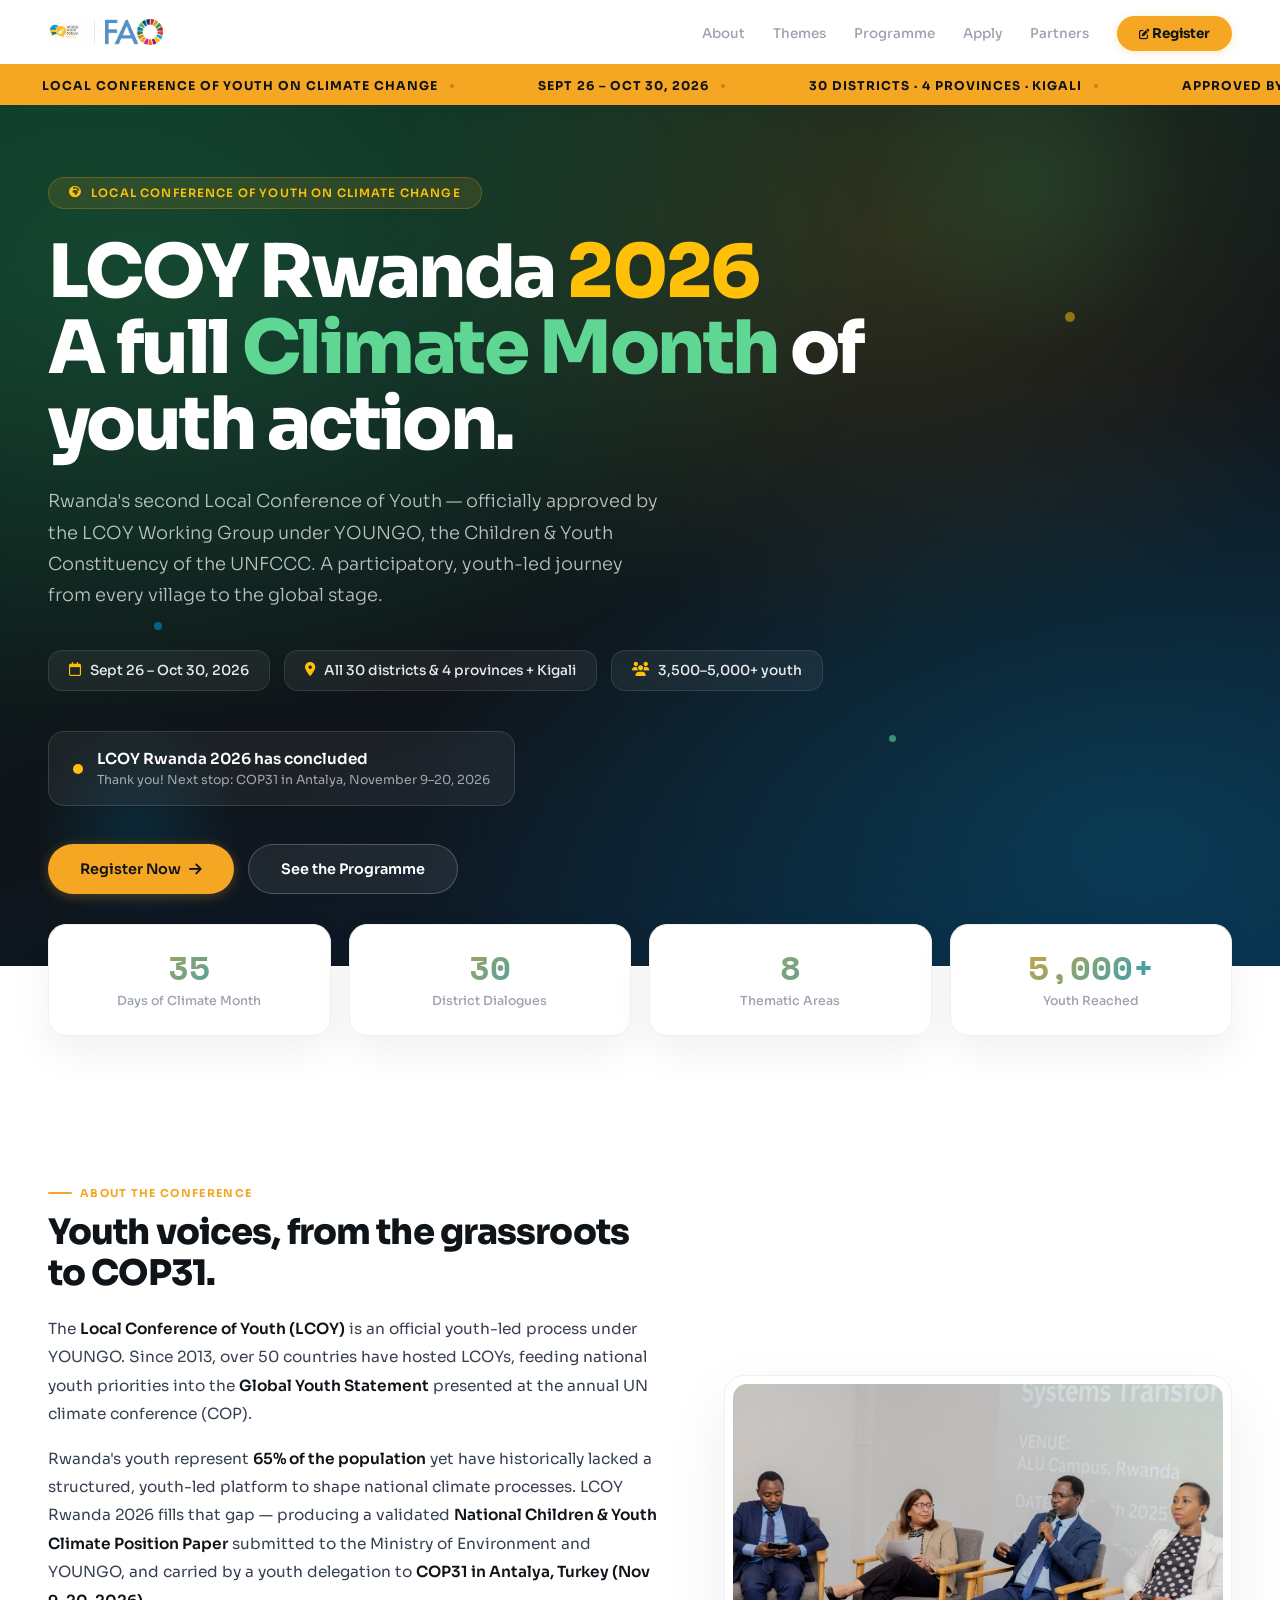
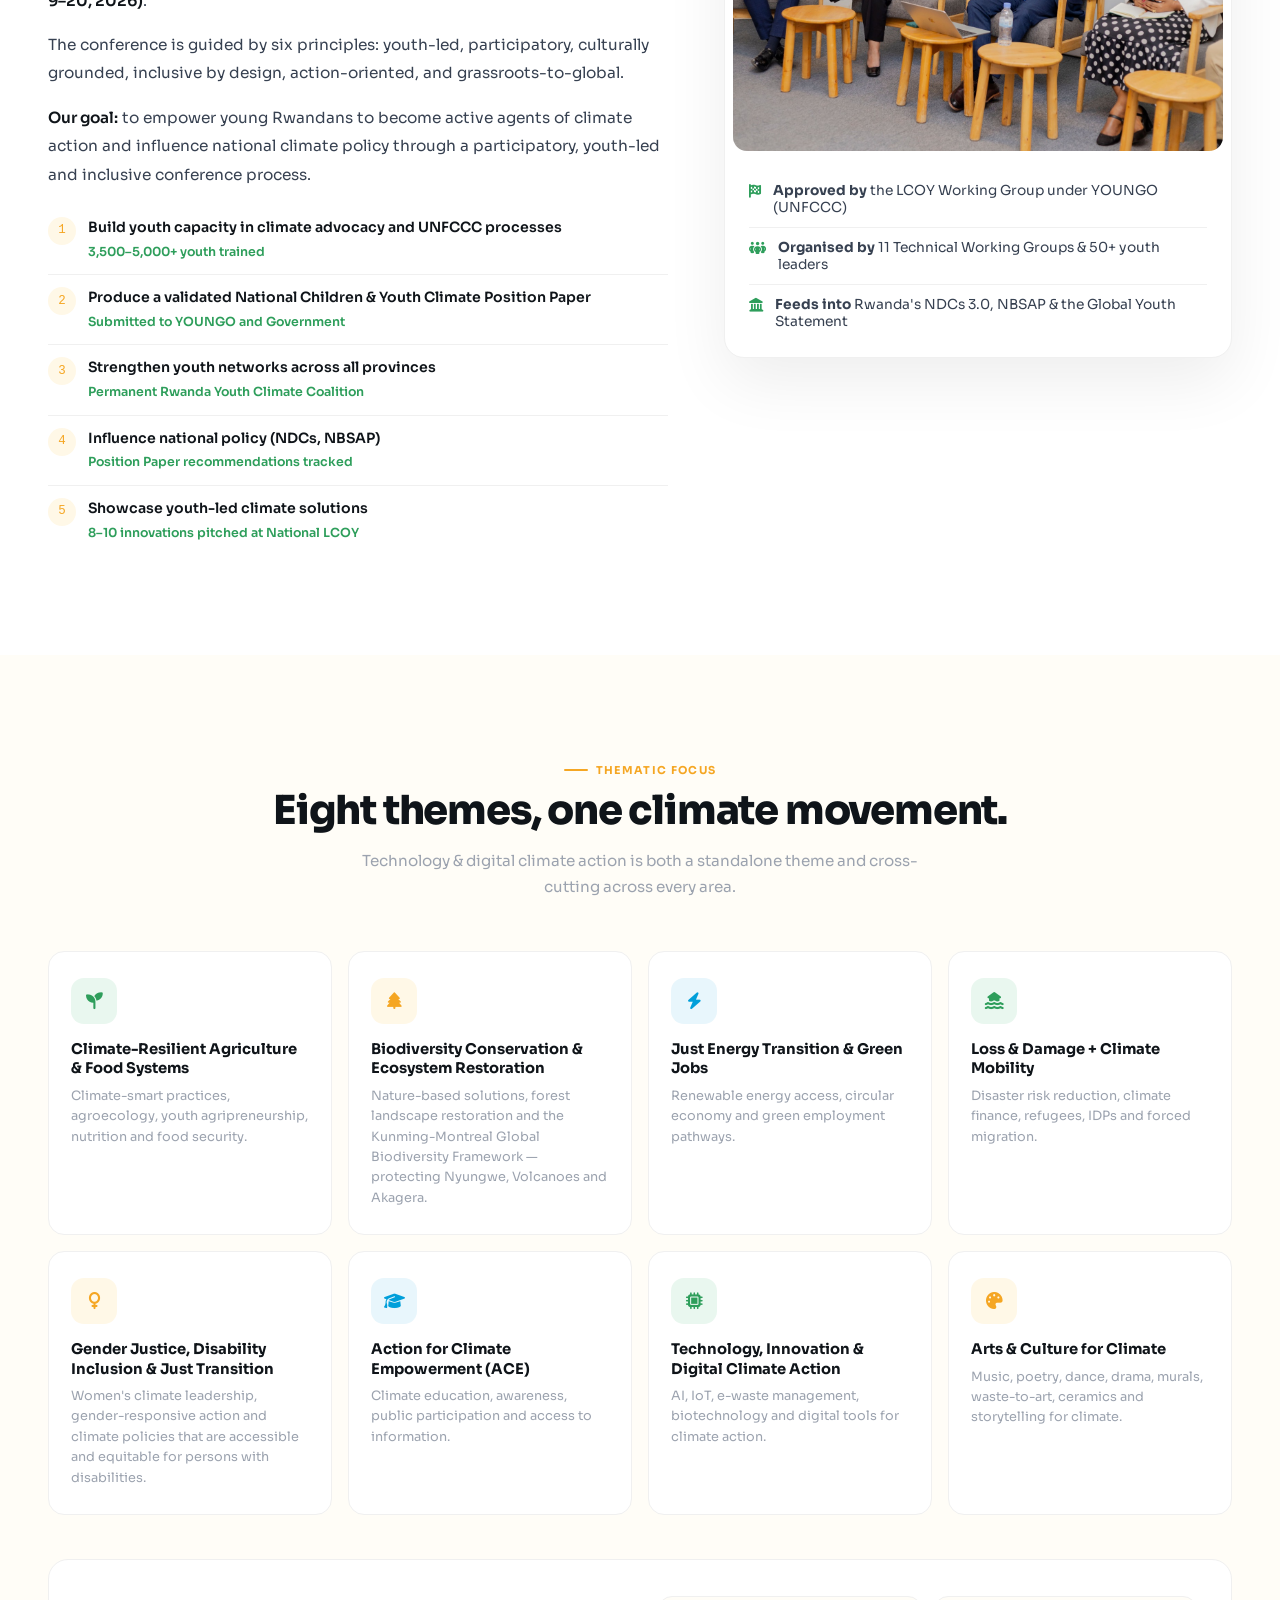
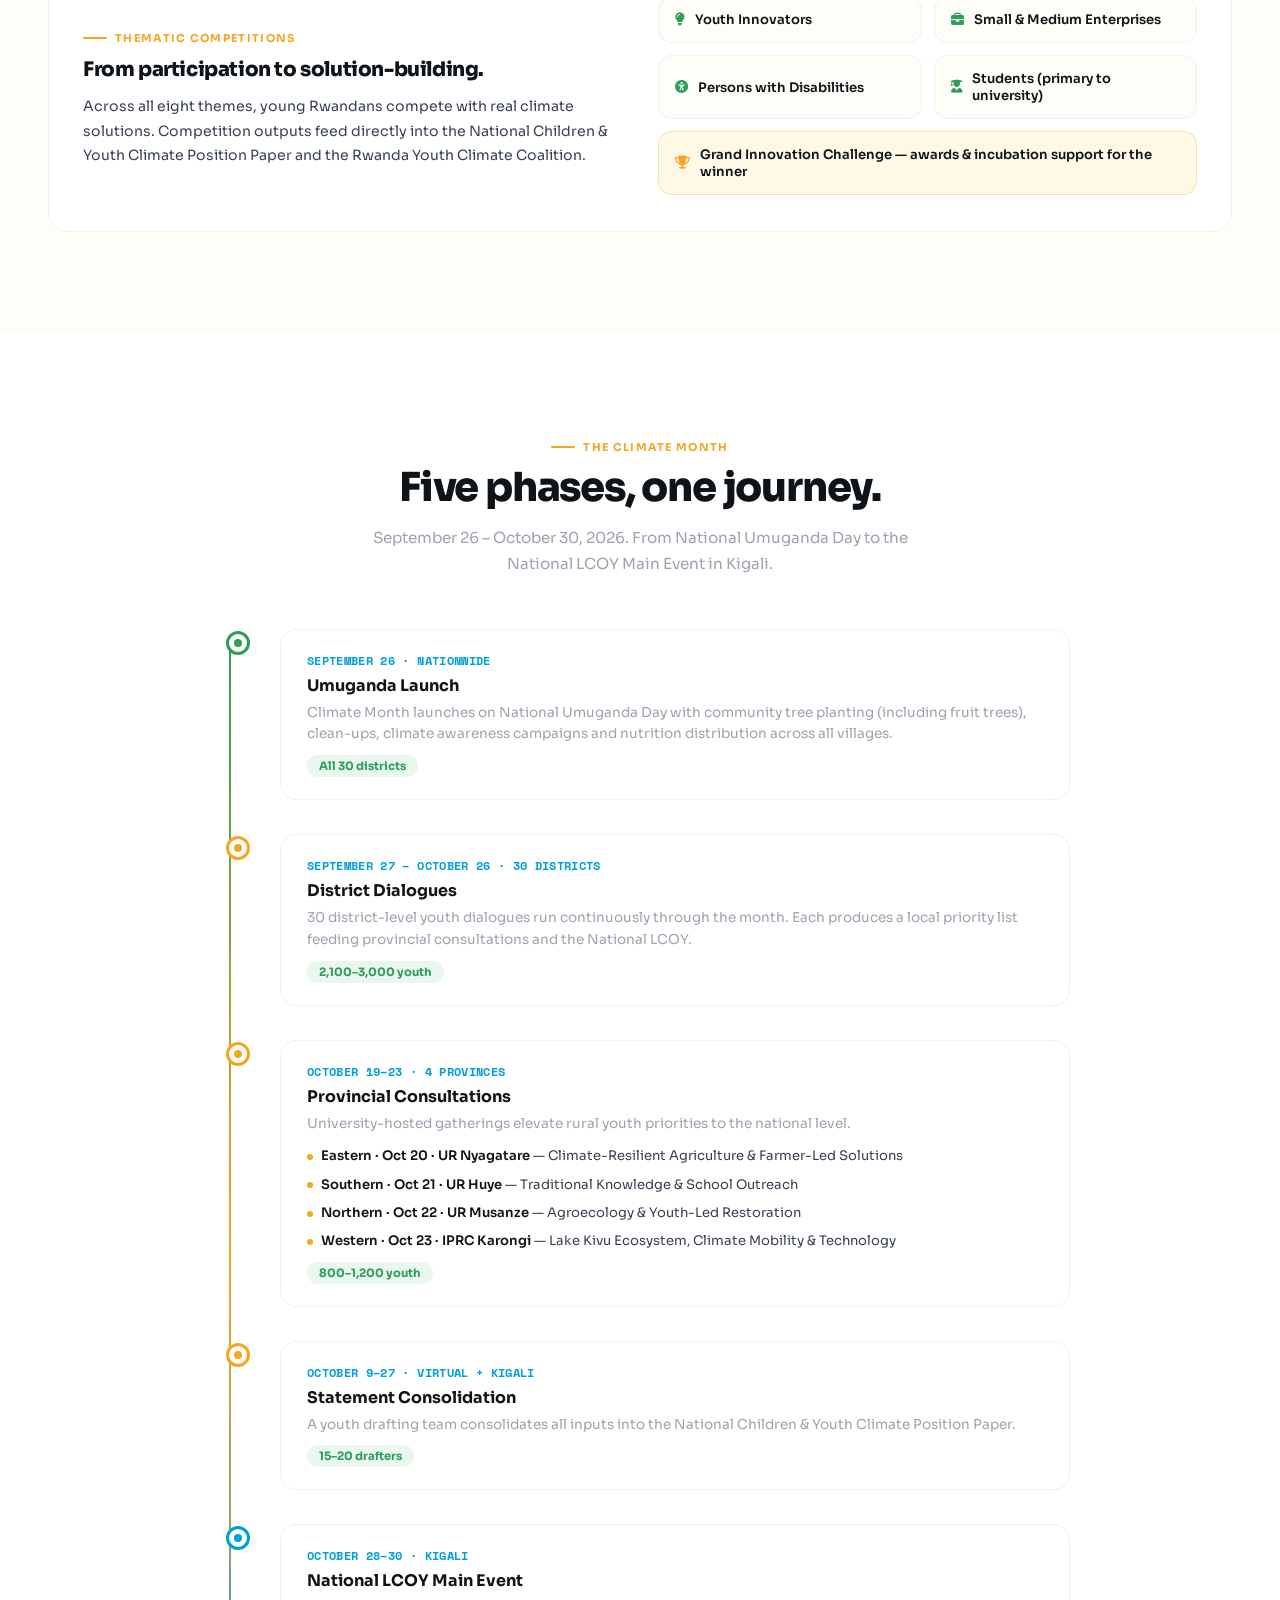
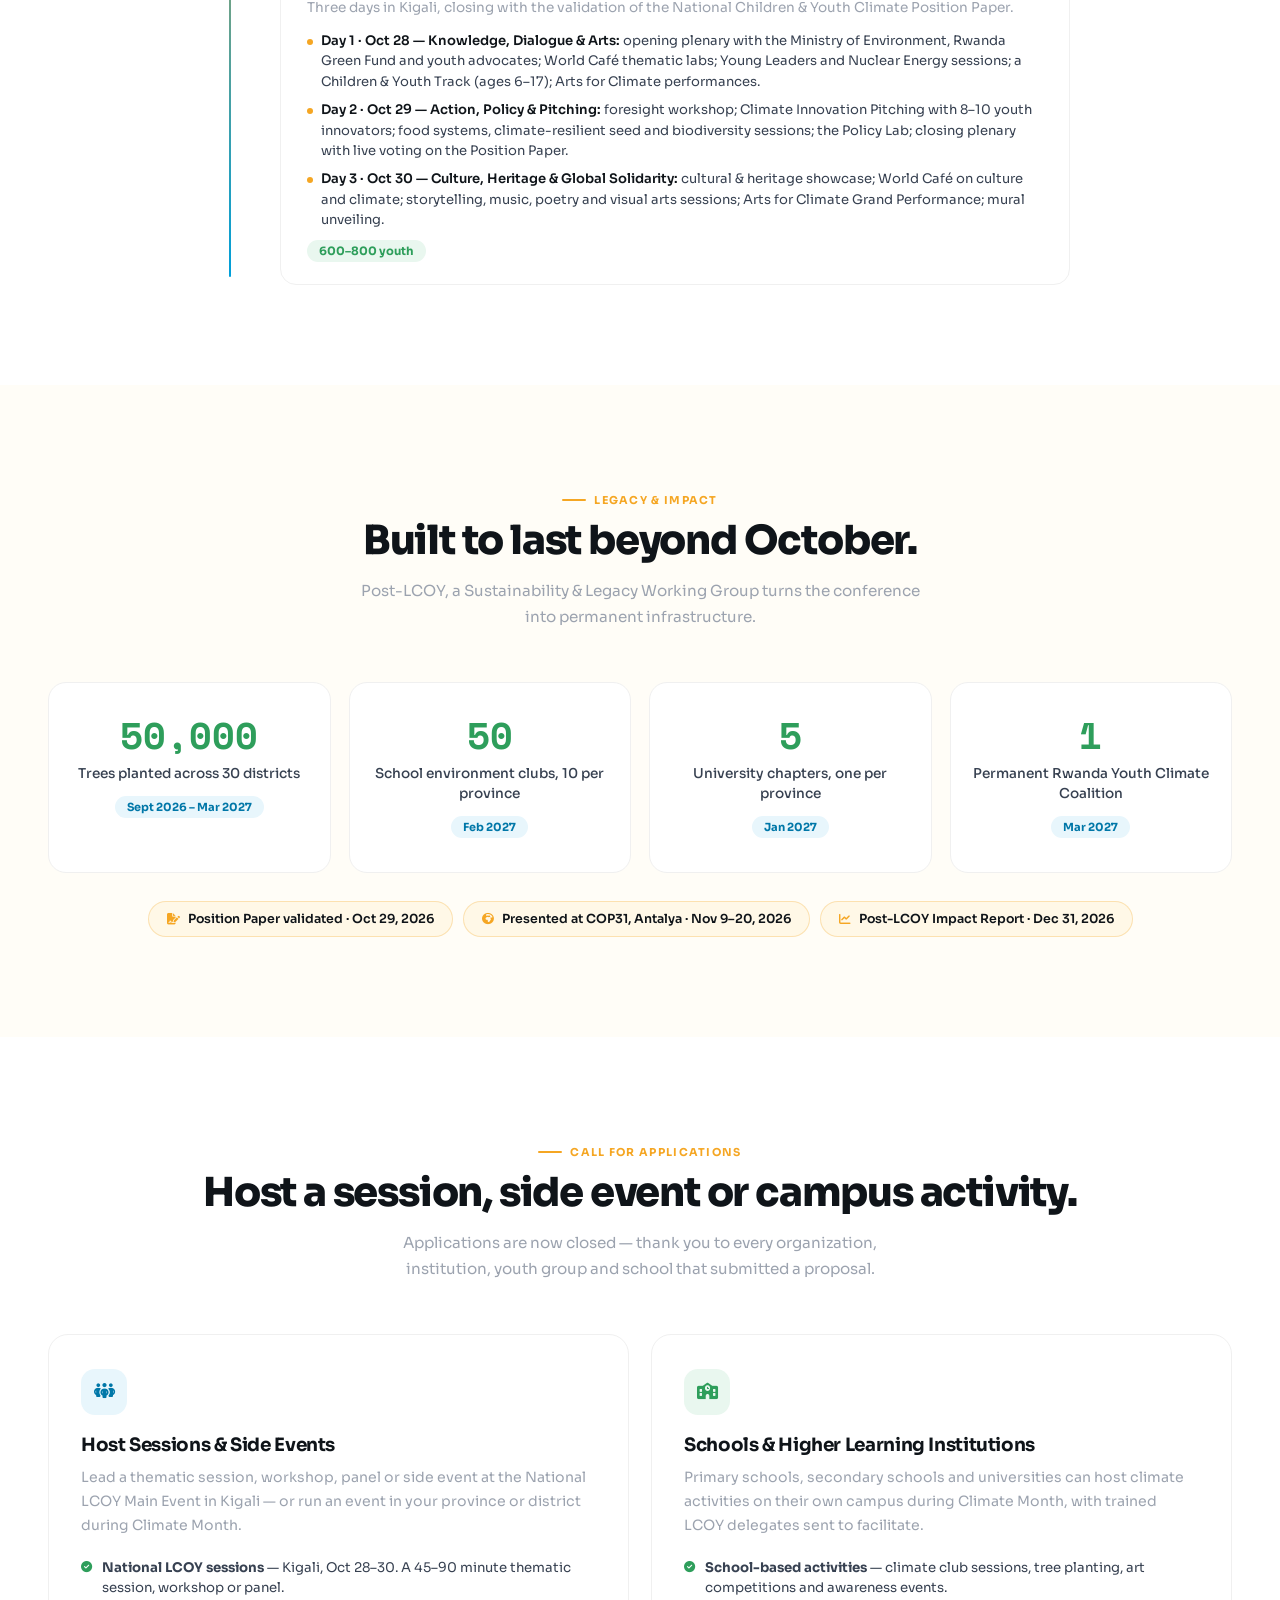
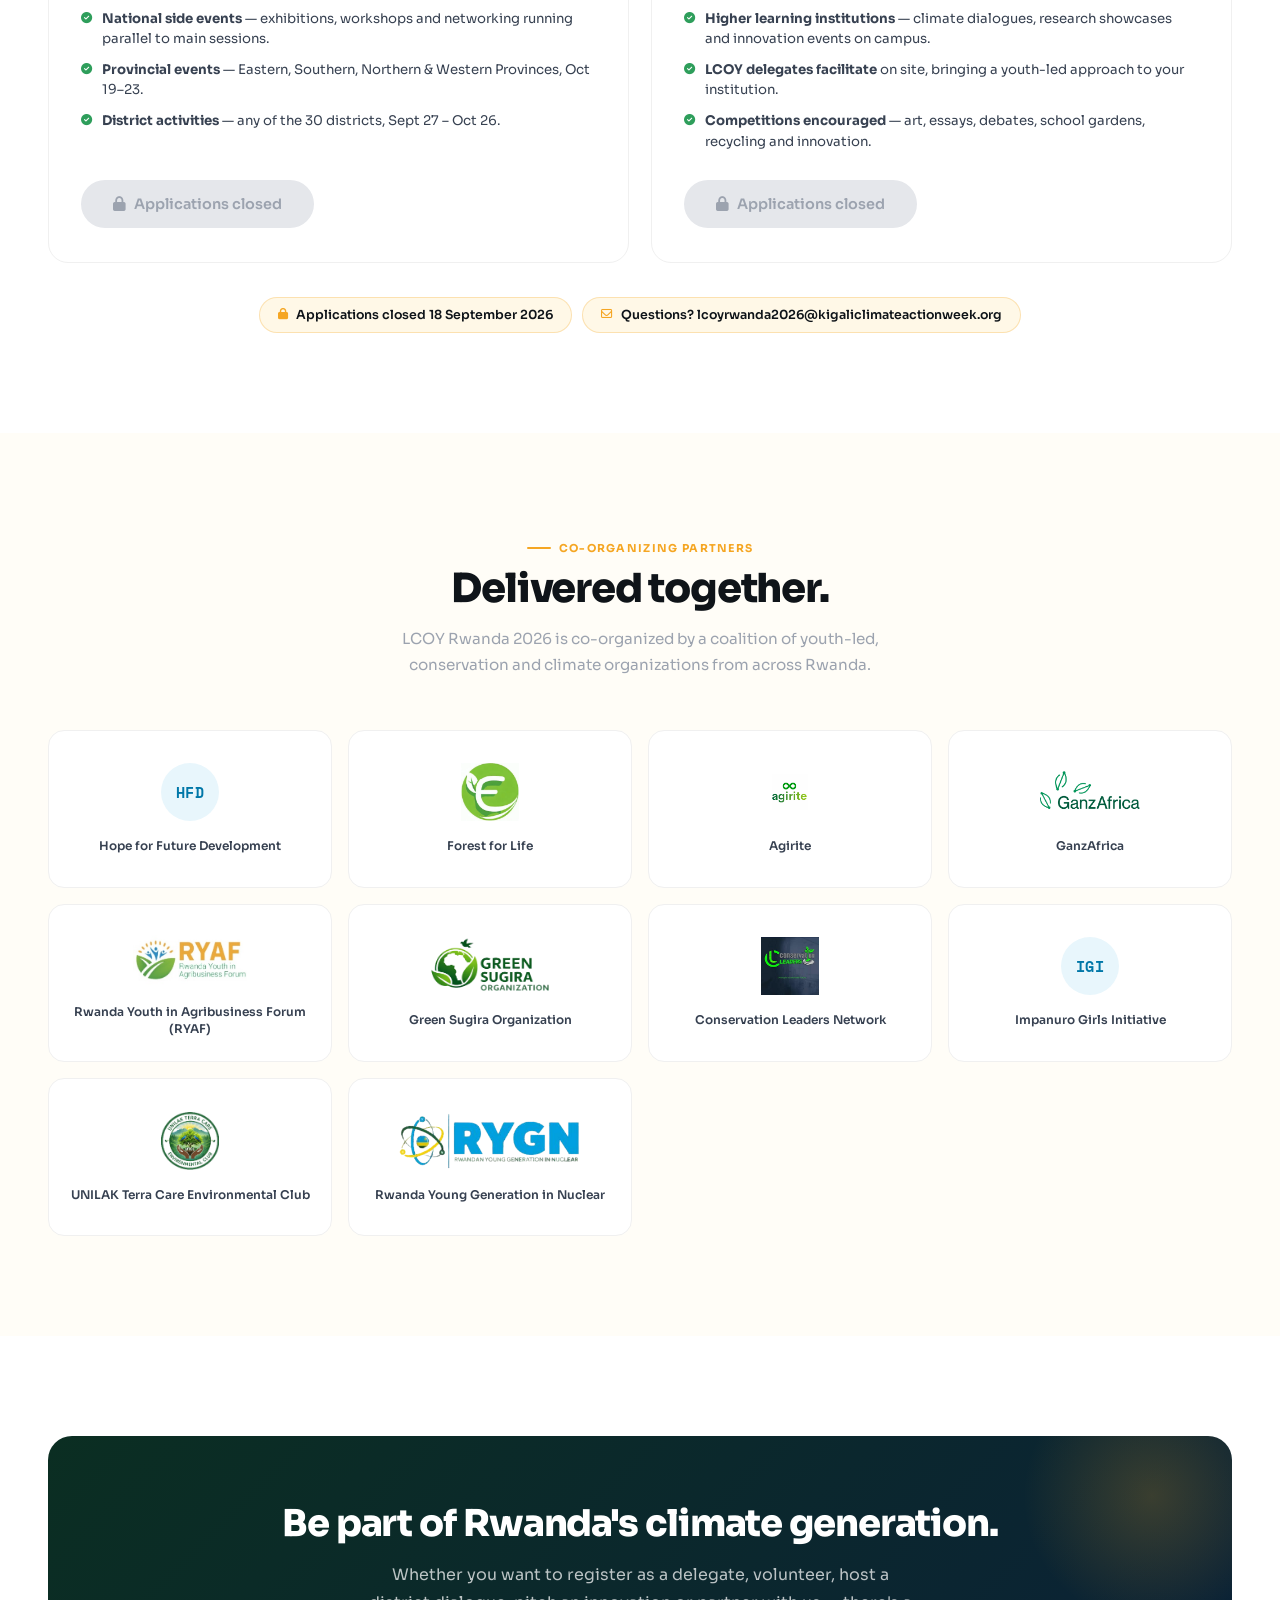
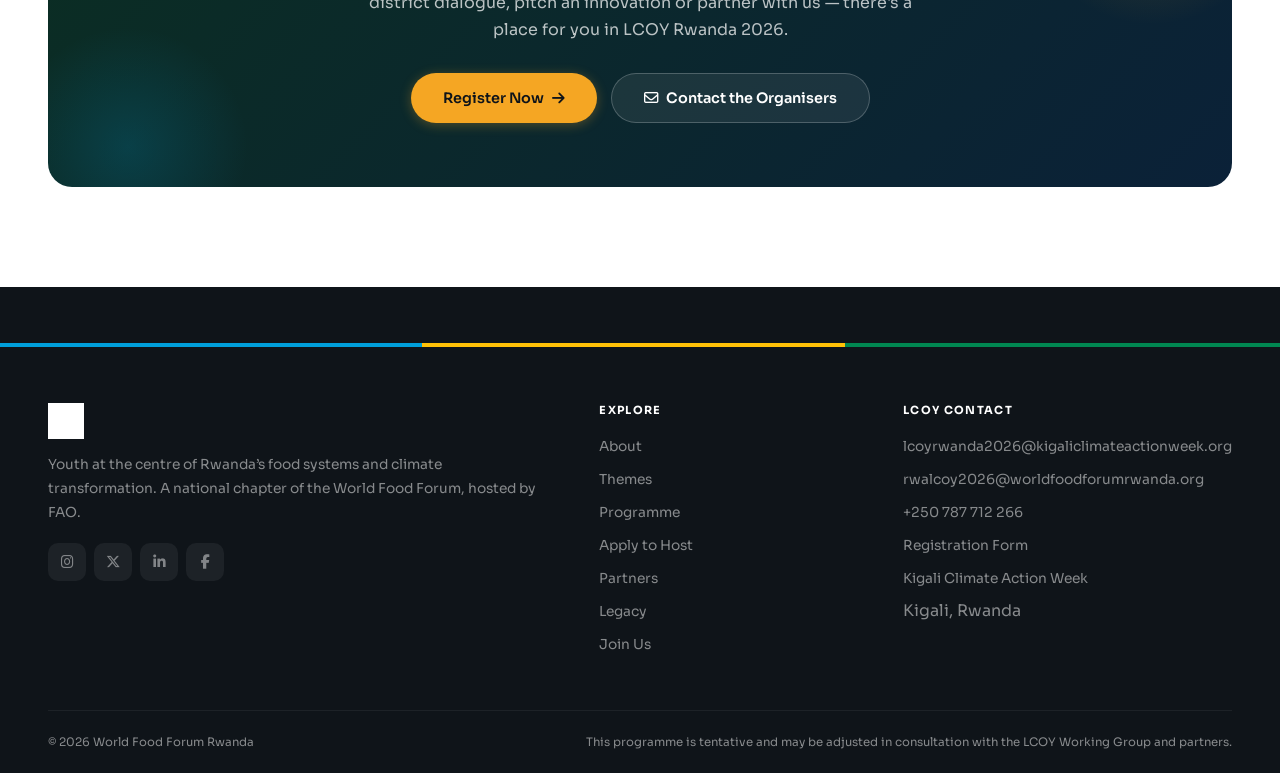
==== commit c632c992: "Update LCOY site to the final concept note - Provincial consultations move to Oct 19-23, with per-pr" ====
--- a/lcoy-site/index.html
+++ b/lcoy-site/index.html
@@ -5,6 +5,26 @@
 <meta name="viewport" content="width=device-width, initial-scale=1.0">
 <title>LCOY Rwanda 2026 — World Food Forum Rwanda</title>
 <meta name="description" content="LCOY Rwanda 2026 — the Local Conference of Youth on Climate Change. A youth-led Climate Month from September 26 to October 30, 2026, reaching 3,500–5,000+ young Rwandans.">
+<link rel="canonical" href="https://kigaliclimateactionweek.org/">
+<meta name="theme-color" content="#009FDA">
+
+<!-- Social sharing previews (WhatsApp, X, LinkedIn, Facebook) -->
+<meta property="og:type" content="website">
+<meta property="og:site_name" content="LCOY Rwanda 2026">
+<meta property="og:url" content="https://kigaliclimateactionweek.org/">
+<meta property="og:title" content="LCOY Rwanda 2026 — A full Climate Month of youth action">
+<meta property="og:description" content="Rwanda's second Local Conference of Youth on Climate Change. September 26 – October 30, 2026, reaching 3,500–5,000+ young Rwandans across all 30 districts.">
+<meta property="og:image" content="https://kigaliclimateactionweek.org/images/panel.jpeg">
+<meta property="og:image:width" content="1600">
+<meta property="og:image:height" content="1066">
+<meta property="og:image:alt" content="Youth climate dialogue in Rwanda">
+<meta property="og:locale" content="en_RW">
+<meta name="twitter:card" content="summary_large_image">
+<meta name="twitter:site" content="@LCOYRWANDA26">
+<meta name="twitter:title" content="LCOY Rwanda 2026 — A full Climate Month of youth action">
+<meta name="twitter:description" content="Rwanda's second Local Conference of Youth on Climate Change. September 26 – October 30, 2026, reaching 3,500–5,000+ young Rwandans across all 30 districts.">
+<meta name="twitter:image" content="https://kigaliclimateactionweek.org/images/panel.jpeg">
+
 <link rel="preconnect" href="https://fonts.googleapis.com">
 <link rel="preconnect" href="https://fonts.gstatic.com" crossorigin>
 <link href="https://fonts.googleapis.com/css2?family=Sora:wght@300;400;500;600;700;800&family=Space+Mono:wght@700&display=swap" rel="stylesheet">
@@ -82,6 +102,14 @@
 .cd-num{display:block;font-family:var(--mono);font-size:2rem;font-weight:700;color:#fff;line-height:1;font-variant-numeric:tabular-nums;}
 .cd-lbl{display:block;font-size:0.64rem;text-transform:uppercase;letter-spacing:0.12em;color:rgba(255,255,255,0.55);margin-top:9px;}
 
+/* LIVE STATUS */
+.live{display:inline-flex;align-items:center;gap:14px;margin-bottom:38px;padding:16px 24px;border-radius:16px;background:rgba(255,255,255,0.06);border:1px solid rgba(255,255,255,0.12);backdrop-filter:blur(8px);-webkit-backdrop-filter:blur(8px);}
+.live-dot{width:10px;height:10px;border-radius:50%;background:#5FD693;flex-shrink:0;box-shadow:0 0 0 0 rgba(95,214,147,0.6);animation:pulse 2s infinite;}
+.live.done .live-dot{background:var(--yellow-bright);animation:none;}
+@keyframes pulse{70%{box-shadow:0 0 0 10px rgba(95,214,147,0);}100%{box-shadow:0 0 0 0 rgba(95,214,147,0);}}
+.live-txt{font-size:0.95rem;font-weight:600;color:#fff;line-height:1.5;}
+.live-txt small{display:block;font-size:0.78rem;font-weight:400;color:rgba(255,255,255,0.6);}
+
 /* ===== COUNTDOWN / STATS ===== */
 .stat-strip{background:var(--white);padding:0;position:relative;z-index:3;}
 .stat-strip .wrap{transform:translateY(-42px);}
@@ -138,6 +166,28 @@
 .tl-card h3{font-size:1rem;font-weight:700;color:var(--dark);margin-bottom:6px;}
 .tl-card p{font-size:0.85rem;color:var(--muted);line-height:1.6;}
 .tl-reach{display:inline-block;margin-top:10px;font-size:0.72rem;font-weight:700;color:var(--green);background:var(--green-soft);padding:4px 12px;border-radius:100px;}
+.tl-sub{list-style:none;margin-top:12px;display:flex;flex-direction:column;gap:8px;}
+.tl-sub li{font-size:0.82rem;color:var(--text);line-height:1.55;padding-left:14px;position:relative;}
+.tl-sub li::before{content:'';position:absolute;left:0;top:0.6em;width:6px;height:6px;border-radius:50%;background:var(--yellow);}
+.tl-sub strong{color:var(--dark);font-weight:600;}
+
+/* Objectives */
+.obj-list{list-style:none;margin-top:8px;counter-reset:obj;}
+.obj-list li{counter-increment:obj;display:grid;grid-template-columns:28px 1fr;gap:4px 12px;padding:12px 0;border-bottom:1px solid var(--border);font-size:0.88rem;line-height:1.55;}
+.obj-list li:last-child{border-bottom:none;}
+.obj-list li::before{content:counter(obj);grid-row:span 2;width:28px;height:28px;border-radius:50%;display:grid;place-items:center;background:var(--yellow-soft);color:var(--yellow);font-family:var(--mono);font-size:0.78rem;}
+.obj-list strong{color:var(--dark);font-weight:600;}
+.obj-list span{font-size:0.78rem;color:var(--green);font-weight:600;}
+
+/* Competitions */
+.comp{margin-top:44px;background:var(--white);border:1px solid var(--border);border-radius:20px;padding:36px 34px;display:grid;grid-template-columns:1fr 1fr;gap:36px;align-items:center;}
+.comp h3{font-size:1.25rem;font-weight:800;color:var(--dark);letter-spacing:-0.02em;margin-bottom:12px;}
+.comp p{font-size:0.88rem;line-height:1.75;color:var(--text);}
+.comp-cats{display:grid;grid-template-columns:1fr 1fr;gap:12px;}
+.comp-cat{display:flex;align-items:center;gap:10px;padding:14px 16px;border-radius:14px;background:var(--cream);border:1px solid var(--border);font-size:0.82rem;font-weight:600;color:var(--dark);}
+.comp-cat i{color:var(--green);}
+.comp-prize{grid-column:1/-1;background:var(--yellow-soft);border-color:rgba(245,166,35,0.28);}
+.comp-prize i{color:var(--yellow);}
 
 /* Legacy */
 .legacy-grid{display:grid;grid-template-columns:repeat(4,1fr);gap:18px;}
@@ -145,6 +195,11 @@
 .lg-card:hover{transform:translateY(-6px);box-shadow:0 18px 44px rgba(0,0,0,0.06);}
 .lg-card .lg-num{font-family:var(--mono);font-size:2.3rem;font-weight:700;line-height:1;color:var(--green);}
 .lg-card .lg-txt{font-size:0.85rem;color:var(--text);font-weight:500;margin-top:10px;line-height:1.5;}
+.lg-card .lg-due{display:inline-block;margin-top:12px;font-size:0.7rem;font-weight:700;color:var(--blue-deep);background:var(--blue-soft);padding:4px 12px;border-radius:100px;}
+.milestones{display:flex;flex-wrap:wrap;justify-content:center;gap:10px;margin-top:28px;}
+
+/* Applications closed */
+.btn[aria-disabled="true"]{background:#E5E7EB;color:var(--muted);pointer-events:none;box-shadow:none;}
 
 /* CTA banner */
 .cta-banner{position:relative;border-radius:24px;overflow:hidden;padding:64px 56px;text-align:center;background:linear-gradient(135deg,#0B2E22,#0B2138);color:var(--white);}
@@ -199,8 +254,8 @@
 .partner-card span{font-size:0.75rem;font-weight:600;color:var(--text);line-height:1.45;}
 
 /* Responsive */
-@media(max-width:1024px){.wrap,.nav-inner,.ft-inner,.chero-inner{padding-left:32px;padding-right:32px;}.themes-grid{grid-template-columns:1fr 1fr;}.legacy-grid,.stat-grid{grid-template-columns:1fr 1fr;}.about-grid{grid-template-columns:1fr;gap:36px;}.ft-top{grid-template-columns:1fr;}.partner-grid{grid-template-columns:repeat(3,1fr);}}
-@media(max-width:600px){.nav-links{display:none;}.burger{display:block;}.nav-links.open{display:flex;flex-direction:column;position:absolute;top:64px;left:0;right:0;background:rgba(255,255,255,0.97);backdrop-filter:blur(20px);padding:20px 32px;gap:16px;box-shadow:0 12px 40px rgba(0,0,0,0.06);border-top:1px solid var(--border);}.themes-grid,.legacy-grid,.stat-grid,.host-grid{grid-template-columns:1fr;}.partner-grid{grid-template-columns:1fr 1fr;}.host-card{padding:28px 24px;}section.blk{padding:64px 0;}.cta-banner,.chero-inner{padding-left:28px;padding-right:28px;}.tl-item{padding-left:54px;}.ft-bottom{flex-direction:column;gap:8px;text-align:center;}}
+@media(max-width:1024px){.wrap,.nav-inner,.ft-inner,.chero-inner{padding-left:32px;padding-right:32px;}.themes-grid{grid-template-columns:1fr 1fr;}.legacy-grid,.stat-grid{grid-template-columns:1fr 1fr;}.about-grid{grid-template-columns:1fr;gap:36px;}.ft-top{grid-template-columns:1fr;}.partner-grid{grid-template-columns:repeat(3,1fr);}.comp{grid-template-columns:1fr;gap:24px;}}
+@media(max-width:600px){.nav-links{display:none;}.burger{display:block;}.nav-links.open{display:flex;flex-direction:column;position:absolute;top:64px;left:0;right:0;background:rgba(255,255,255,0.97);backdrop-filter:blur(20px);padding:20px 32px;gap:16px;box-shadow:0 12px 40px rgba(0,0,0,0.06);border-top:1px solid var(--border);}.themes-grid,.legacy-grid,.stat-grid,.host-grid{grid-template-columns:1fr;}.partner-grid{grid-template-columns:1fr 1fr;}.host-card{padding:28px 24px;}.comp{padding:28px 24px;}.comp-cats{grid-template-columns:1fr;}section.blk{padding:64px 0;}.cta-banner,.chero-inner{padding-left:28px;padding-right:28px;}.tl-item{padding-left:54px;}.ft-bottom{flex-direction:column;gap:8px;text-align:center;}}
 </style>
 </head>
 <body>
@@ -238,13 +293,7 @@
       <span class="chero-chip"><i class="fa-solid fa-location-dot"></i> All 30 districts &amp; 4 provinces + Kigali</span>
       <span class="chero-chip"><i class="fa-solid fa-users"></i> 3,500–5,000+ youth</span>
     </div>
-    <div class="cd-label"><i class="fa-solid fa-hourglass-half"></i> Climate Month begins in</div>
-    <div class="countdown" id="countdown">
-      <div class="cd-box"><span class="cd-num" id="cd-days">--</span><span class="cd-lbl">Days</span></div>
-      <div class="cd-box"><span class="cd-num" id="cd-hours">--</span><span class="cd-lbl">Hours</span></div>
-      <div class="cd-box"><span class="cd-num" id="cd-mins">--</span><span class="cd-lbl">Minutes</span></div>
-      <div class="cd-box"><span class="cd-num" id="cd-secs">--</span><span class="cd-lbl">Seconds</span></div>
-    </div>
+    <div class="live" id="live"><span class="live-dot"></span><span class="live-txt" id="live-txt">Climate Month is underway<small>National LCOY Main Event &middot; Kigali &middot; October 28&ndash;30, 2026</small></span></div>
     <div class="chero-actions">
       <a href="https://docs.google.com/forms/d/e/1FAIpQLSc05fQWdb0bnw5-J1wHMxsNk0yUPEoSePlmW-2PGy-hrqqUSA/viewform?usp=header" target="_blank" rel="noopener" class="btn btn-yellow">Register Now <i class="fa-solid fa-arrow-right"></i></a>
       <a href="#programme" class="btn btn-ghost">See the Programme</a>
@@ -270,6 +319,14 @@
         <p>The <strong>Local Conference of Youth (LCOY)</strong> is an official youth-led process under YOUNGO. Since 2013, over 50 countries have hosted LCOYs, feeding national youth priorities into the <strong>Global Youth Statement</strong> presented at the annual UN climate conference (COP).</p>
         <p>Rwanda's youth represent <strong>65% of the population</strong> yet have historically lacked a structured, youth-led platform to shape national climate processes. LCOY Rwanda 2026 fills that gap — producing a validated <strong>National Children &amp; Youth Climate Position Paper</strong> submitted to the Ministry of Environment and YOUNGO, and carried by a youth delegation to <strong>COP31 in Antalya, Turkey (Nov 9–20, 2026)</strong>.</p>
         <p>The conference is guided by six principles: youth-led, participatory, culturally grounded, inclusive by design, action-oriented, and grassroots-to-global.</p>
+        <p><strong>Our goal:</strong> to empower young Rwandans to become active agents of climate action and influence national climate policy through a participatory, youth-led and inclusive conference process.</p>
+        <ol class="obj-list">
+          <li><strong>Build youth capacity in climate advocacy and UNFCCC processes</strong><span>3,500–5,000+ youth trained</span></li>
+          <li><strong>Produce a validated National Children &amp; Youth Climate Position Paper</strong><span>Submitted to YOUNGO and Government</span></li>
+          <li><strong>Strengthen youth networks across all provinces</strong><span>Permanent Rwanda Youth Climate Coalition</span></li>
+          <li><strong>Influence national policy (NDCs, NBSAP)</strong><span>Position Paper recommendations tracked</span></li>
+          <li><strong>Showcase youth-led climate solutions</strong><span>8–10 innovations pitched at National LCOY</span></li>
+        </ol>
       </div>
       <div class="about-card r d2">
         <img src="images/panel.jpeg" alt="Youth climate dialogue in Rwanda">
@@ -293,13 +350,27 @@
     </div>
     <div class="themes-grid">
       <div class="t-card r"><div class="t-ico"><i class="fa-solid fa-seedling"></i></div><h3>Climate-Resilient Agriculture &amp; Food Systems</h3><p>Climate-smart practices, agroecology, youth agripreneurship, nutrition and food security.</p></div>
-      <div class="t-card r d1"><div class="t-ico"><i class="fa-solid fa-tree"></i></div><h3>Biodiversity &amp; Ecosystem Restoration</h3><p>Nature-based solutions and forest landscape restoration across Rwanda's national parks.</p></div>
+      <div class="t-card r d1"><div class="t-ico"><i class="fa-solid fa-tree"></i></div><h3>Biodiversity Conservation &amp; Ecosystem Restoration</h3><p>Nature-based solutions, forest landscape restoration and the Kunming-Montreal Global Biodiversity Framework — protecting Nyungwe, Volcanoes and Akagera.</p></div>
       <div class="t-card r d2"><div class="t-ico"><i class="fa-solid fa-bolt"></i></div><h3>Just Energy Transition &amp; Green Jobs</h3><p>Renewable energy access, circular economy and green employment pathways.</p></div>
       <div class="t-card r d3"><div class="t-ico"><i class="fa-solid fa-house-flood-water"></i></div><h3>Loss &amp; Damage + Climate Mobility</h3><p>Disaster risk reduction, climate finance, refugees, IDPs and forced migration.</p></div>
-      <div class="t-card r"><div class="t-ico"><i class="fa-solid fa-venus"></i></div><h3>Gender Justice &amp; Just Transition</h3><p>Women's climate leadership, empowerment and gender-responsive action.</p></div>
+      <div class="t-card r"><div class="t-ico"><i class="fa-solid fa-venus"></i></div><h3>Gender Justice, Disability Inclusion &amp; Just Transition</h3><p>Women's climate leadership, gender-responsive action and climate policies that are accessible and equitable for persons with disabilities.</p></div>
       <div class="t-card r d1"><div class="t-ico"><i class="fa-solid fa-graduation-cap"></i></div><h3>Action for Climate Empowerment (ACE)</h3><p>Climate education, awareness, public participation and access to information.</p></div>
-      <div class="t-card r d2"><div class="t-ico"><i class="fa-solid fa-microchip"></i></div><h3>Technology, Innovation &amp; Digital Climate Action</h3><p>AI, IoT, e-waste management and digital tools for climate action and advocacy.</p></div>
-      <div class="t-card r d3"><div class="t-ico"><i class="fa-solid fa-palette"></i></div><h3>Arts &amp; Culture for Climate</h3><p>Music, poetry, dance, drama, murals, waste-to-art and storytelling for climate.</p></div>
+      <div class="t-card r d2"><div class="t-ico"><i class="fa-solid fa-microchip"></i></div><h3>Technology, Innovation &amp; Digital Climate Action</h3><p>AI, IoT, e-waste management, biotechnology and digital tools for climate action.</p></div>
+      <div class="t-card r d3"><div class="t-ico"><i class="fa-solid fa-palette"></i></div><h3>Arts &amp; Culture for Climate</h3><p>Music, poetry, dance, drama, murals, waste-to-art, ceramics and storytelling for climate.</p></div>
+    </div>
+    <div class="comp r">
+      <div>
+        <div class="eyebrow-y" style="justify-content:flex-start;">Thematic Competitions</div>
+        <h3>From participation to solution-building.</h3>
+        <p>Across all eight themes, young Rwandans compete with real climate solutions. Competition outputs feed directly into the National Children &amp; Youth Climate Position Paper and the Rwanda Youth Climate Coalition.</p>
+      </div>
+      <div class="comp-cats">
+        <div class="comp-cat"><i class="fa-solid fa-lightbulb"></i> Youth Innovators</div>
+        <div class="comp-cat"><i class="fa-solid fa-briefcase"></i> Small &amp; Medium Enterprises</div>
+        <div class="comp-cat"><i class="fa-solid fa-universal-access"></i> Persons with Disabilities</div>
+        <div class="comp-cat"><i class="fa-solid fa-user-graduate"></i> Students (primary to university)</div>
+        <div class="comp-cat comp-prize"><i class="fa-solid fa-trophy"></i> Grand Innovation Challenge — awards &amp; incubation support for the winner</div>
+      </div>
     </div>
   </div>
 </section>
@@ -314,10 +385,21 @@
     </div>
     <div class="tl">
       <div class="tl-item r"><div class="tl-dot"></div><div class="tl-card"><div class="tl-date">September 26 · Nationwide</div><h3>Umuganda Launch</h3><p>Climate Month launches on National Umuganda Day with community tree planting (including fruit trees), clean-ups, climate awareness campaigns and nutrition distribution across all villages.</p><span class="tl-reach">All 30 districts</span></div></div>
-      <div class="tl-item r d1"><div class="tl-dot"></div><div class="tl-card"><div class="tl-date">September 27 – October 26 · 30 Districts</div><h3>District Dialogues</h3><p>30 district-level youth dialogues run continuously through the month. Each produces a local priority list feeding provincial consultations and the National LCOY.</p><span class="tl-reach">1,500–3,000 youth</span></div></div>
-      <div class="tl-item r d2"><div class="tl-dot"></div><div class="tl-card"><div class="tl-date">October 5–8 · 4 Provinces</div><h3>Provincial Consultations</h3><p>University-hosted gatherings at UR Nyagatare, UR Huye, UR Musanze and IPRC Karongi elevate rural youth priorities to the national level.</p><span class="tl-reach">800–1,200 youth</span></div></div>
+      <div class="tl-item r d1"><div class="tl-dot"></div><div class="tl-card"><div class="tl-date">September 27 – October 26 · 30 Districts</div><h3>District Dialogues</h3><p>30 district-level youth dialogues run continuously through the month. Each produces a local priority list feeding provincial consultations and the National LCOY.</p><span class="tl-reach">2,100–3,000 youth</span></div></div>
+      <div class="tl-item r d2"><div class="tl-dot"></div><div class="tl-card"><div class="tl-date">October 19–23 · 4 Provinces</div><h3>Provincial Consultations</h3><p>University-hosted gatherings elevate rural youth priorities to the national level.</p>
+        <ul class="tl-sub">
+          <li><strong>Eastern · Oct 20 · UR Nyagatare</strong> — Climate-Resilient Agriculture &amp; Farmer-Led Solutions</li>
+          <li><strong>Southern · Oct 21 · UR Huye</strong> — Traditional Knowledge &amp; School Outreach</li>
+          <li><strong>Northern · Oct 22 · UR Musanze</strong> — Agroecology &amp; Youth-Led Restoration</li>
+          <li><strong>Western · Oct 23 · IPRC Karongi</strong> — Lake Kivu Ecosystem, Climate Mobility &amp; Technology</li>
+        </ul><span class="tl-reach">800–1,200 youth</span></div></div>
       <div class="tl-item r d3"><div class="tl-dot"></div><div class="tl-card"><div class="tl-date">October 9–27 · Virtual + Kigali</div><h3>Statement Consolidation</h3><p>A youth drafting team consolidates all inputs into the National Children &amp; Youth Climate Position Paper.</p><span class="tl-reach">15–20 drafters</span></div></div>
-      <div class="tl-item r d4"><div class="tl-dot"></div><div class="tl-card"><div class="tl-date">October 28–30 · Kigali</div><h3>National LCOY Main Event</h3><p>A 3-day conference: high-level panels, World Café thematic labs, a youth innovation showcase &amp; pitching event, arts performances, a policy lab and a validation plenary. Closes with the validation plenary on Oct 30.</p><span class="tl-reach">600–800 youth</span></div></div>
+      <div class="tl-item r d4"><div class="tl-dot"></div><div class="tl-card"><div class="tl-date">October 28–30 · Kigali</div><h3>National LCOY Main Event</h3><p>Three days in Kigali, closing with the validation of the National Children &amp; Youth Climate Position Paper.</p>
+        <ul class="tl-sub">
+          <li><strong>Day 1 · Oct 28 — Knowledge, Dialogue &amp; Arts:</strong> opening plenary with the Ministry of Environment, Rwanda Green Fund and youth advocates; World Café thematic labs; Young Leaders and Nuclear Energy sessions; a Children &amp; Youth Track (ages 6–17); Arts for Climate performances.</li>
+          <li><strong>Day 2 · Oct 29 — Action, Policy &amp; Pitching:</strong> foresight workshop; Climate Innovation Pitching with 8–10 youth innovators; food systems, climate-resilient seed and biodiversity sessions; the Policy Lab; closing plenary with live voting on the Position Paper.</li>
+          <li><strong>Day 3 · Oct 30 — Culture, Heritage &amp; Global Solidarity:</strong> cultural &amp; heritage showcase; World Café on culture and climate; storytelling, music, poetry and visual arts sessions; Arts for Climate Grand Performance; mural unveiling.</li>
+        </ul><span class="tl-reach">600–800 youth</span></div></div>
     </div>
   </div>
 </section>
@@ -331,10 +413,15 @@
       <div class="sec-sub">Post-LCOY, a Sustainability &amp; Legacy Working Group turns the conference into permanent infrastructure.</div>
     </div>
     <div class="legacy-grid">
-      <div class="lg-card r"><div class="lg-num">50,000</div><div class="lg-txt">Trees planted nationwide</div></div>
-      <div class="lg-card r d1"><div class="lg-num">50</div><div class="lg-txt">School environment clubs</div></div>
-      <div class="lg-card r d2"><div class="lg-num">5</div><div class="lg-txt">University chapters</div></div>
-      <div class="lg-card r d3"><div class="lg-num">1</div><div class="lg-txt">Permanent Rwanda Youth Climate Coalition</div></div>
+      <div class="lg-card r"><div class="lg-num">50,000</div><div class="lg-txt">Trees planted across 30 districts</div><span class="lg-due">Sept 2026 – Mar 2027</span></div>
+      <div class="lg-card r d1"><div class="lg-num">50</div><div class="lg-txt">School environment clubs, 10 per province</div><span class="lg-due">Feb 2027</span></div>
+      <div class="lg-card r d2"><div class="lg-num">5</div><div class="lg-txt">University chapters, one per province</div><span class="lg-due">Jan 2027</span></div>
+      <div class="lg-card r d3"><div class="lg-num">1</div><div class="lg-txt">Permanent Rwanda Youth Climate Coalition</div><span class="lg-due">Mar 2027</span></div>
+    </div>
+    <div class="milestones">
+      <span class="host-pill"><i class="fa-solid fa-file-signature"></i> Position Paper validated · Oct 29, 2026</span>
+      <span class="host-pill"><i class="fa-solid fa-earth-africa"></i> Presented at COP31, Antalya · Nov 9–20, 2026</span>
+      <span class="host-pill"><i class="fa-solid fa-chart-line"></i> Post-LCOY Impact Report · Dec 31, 2026</span>
     </div>
   </div>
 </section>
@@ -345,7 +432,7 @@
     <div class="sec-header center">
       <div class="eyebrow-y">Call for Applications</div>
       <div class="sec-title">Host a session, side event or campus activity.</div>
-      <div class="sec-sub">Organizations, institutions, youth groups and schools are invited to submit proposals and help shape Rwanda's largest youth-led climate conference.</div>
+      <div class="sec-sub">Applications are now closed — thank you to every organization, institution, youth group and school that submitted a proposal.</div>
     </div>
     <div class="host-grid">
       <div class="host-card r">
@@ -355,10 +442,10 @@
         <ul class="host-list">
           <li><i class="fa-solid fa-circle-check"></i><span><strong>National LCOY sessions</strong> — Kigali, Oct 28–30. A 45–90 minute thematic session, workshop or panel.</span></li>
           <li><i class="fa-solid fa-circle-check"></i><span><strong>National side events</strong> — exhibitions, workshops and networking running parallel to main sessions.</span></li>
-          <li><i class="fa-solid fa-circle-check"></i><span><strong>Provincial events</strong> — Eastern, Southern, Northern &amp; Western Provinces, Oct 5–8.</span></li>
+          <li><i class="fa-solid fa-circle-check"></i><span><strong>Provincial events</strong> — Eastern, Southern, Northern &amp; Western Provinces, Oct 19–23.</span></li>
           <li><i class="fa-solid fa-circle-check"></i><span><strong>District activities</strong> — any of the 30 districts, Sept 27 – Oct 26.</span></li>
         </ul>
-        <a href="https://forms.gle/bBepPpn7UuDNAUNJ8" target="_blank" rel="noopener" class="btn btn-dark">Apply to Host <i class="fa-solid fa-arrow-right"></i></a>
+        <span class="btn" aria-disabled="true"><i class="fa-solid fa-lock"></i> Applications closed</span>
       </div>
       <div class="host-card alt r d2">
         <div class="host-ico"><i class="fa-solid fa-school"></i></div>
@@ -370,13 +457,12 @@
           <li><i class="fa-solid fa-circle-check"></i><span><strong>LCOY delegates facilitate</strong> on site, bringing a youth-led approach to your institution.</span></li>
           <li><i class="fa-solid fa-circle-check"></i><span><strong>Competitions encouraged</strong> — art, essays, debates, school gardens, recycling and innovation.</span></li>
         </ul>
-        <a href="https://forms.gle/gQRBDcfUaSFRmgsB7" target="_blank" rel="noopener" class="btn btn-dark">Apply as an Institution <i class="fa-solid fa-arrow-right"></i></a>
+        <span class="btn" aria-disabled="true"><i class="fa-solid fa-lock"></i> Applications closed</span>
       </div>
     </div>
     <div class="host-meta">
-      <span class="host-pill"><i class="fa-regular fa-calendar-check"></i> Round 1 closes 31 August 2026</span>
-      <span class="host-pill"><i class="fa-regular fa-calendar-check"></i> Final deadline 18 September 2026</span>
-      <span class="host-pill"><i class="fa-regular fa-bell"></i> Selections announced 3 &amp; 20 September</span>
+      <span class="host-pill"><i class="fa-solid fa-lock"></i> Applications closed 18 September 2026</span>
+      <span class="host-pill"><i class="fa-regular fa-envelope"></i> Questions? lcoyrwanda2026@kigaliclimateactionweek.org</span>
     </div>
   </div>
 </section>
@@ -391,13 +477,15 @@
     </div>
     <div class="partner-grid">
       <div class="partner-card r"><div class="partner-mark">HFD</div><span>Hope for Future Development</span></div>
-      <div class="partner-card r d1"><img src="images/partners/the-green-protectors.jpg" alt="The Green Protectors" loading="lazy"><span>The Green Protectors</span></div>
-      <div class="partner-card r d2"><img src="images/partners/forest-for-life.webp" alt="Forest for Life" loading="lazy"><span>Forest for Life</span></div>
-      <div class="partner-card r d3"><img src="images/partners/agirite.png" alt="Agirite" loading="lazy"><span>Agirite</span></div>
-      <div class="partner-card r"><img src="images/partners/rwanda-youth-biodiversity-network.jpg" alt="Rwanda Youth Biodiversity Network" loading="lazy"><span>Rwanda Youth Biodiversity Network</span></div>
-      <div class="partner-card r d1"><img src="images/partners/global-shapers-kigali.jpg" alt="Global Shapers Kigali Hub" loading="lazy"><span>Global Shapers Kigali Hub</span></div>
-      <div class="partner-card r d2"><img src="images/partners/green-sugira.png" alt="Green Sugira Organization" loading="lazy"><span>Green Sugira Organization</span></div>
-      <div class="partner-card r d3"><img src="images/partners/conservation-leaders-network.jpg" alt="Conservation Leaders Network" loading="lazy"><span>Conservation Leaders Network</span></div>
+      <div class="partner-card r d1"><img src="images/partners/forest-for-life.webp" alt="Forest for Life" loading="lazy"><span>Forest for Life</span></div>
+      <div class="partner-card r d2"><img src="images/partners/agirite.png" alt="Agirite" loading="lazy"><span>Agirite</span></div>
+      <div class="partner-card r d3"><img src="images/partners/ganzafrica.png" alt="GanzAfrica" loading="lazy"><span>GanzAfrica</span></div>
+      <div class="partner-card r"><img src="images/partners/ryaf.jpg" alt="RYAF" loading="lazy"><span>Rwanda Youth in Agribusiness Forum (RYAF)</span></div>
+      <div class="partner-card r d1"><img src="images/partners/green-sugira.png" alt="Green Sugira Organization" loading="lazy"><span>Green Sugira Organization</span></div>
+      <div class="partner-card r d2"><img src="images/partners/conservation-leaders-network.jpg" alt="Conservation Leaders Network" loading="lazy"><span>Conservation Leaders Network</span></div>
+      <div class="partner-card r d3"><div class="partner-mark">IGI</div><span>Impanuro Girls Initiative</span></div>
+      <div class="partner-card r"><img src="images/partners/unilak-terra-care.png" alt="UNILAK Terra Care Environmental Club" loading="lazy"><span>UNILAK Terra Care Environmental Club</span></div>
+      <div class="partner-card r d1"><img src="images/partners/rygn.png" alt="Rwanda Young Generation in Nuclear" loading="lazy"><span>Rwanda Young Generation in Nuclear</span></div>
     </div>
   </div>
 </section>
@@ -437,20 +525,12 @@
 
 document.querySelectorAll('a[href^="#"]').forEach(a=>{a.addEventListener('click',function(e){const t=document.querySelector(this.getAttribute('href'));if(t){e.preventDefault();window.scrollTo({top:t.getBoundingClientRect().top+window.scrollY-72,behavior:'smooth'});}});});
 
-// Countdown to Climate Month launch — 26 Sept 2026, 00:00 CAT (UTC+2)
+// Live status — main event 28–30 Oct 2026, CAT (UTC+2)
 (function(){
-  const target=new Date('2026-09-26T00:00:00+02:00').getTime();
-  const el={d:document.getElementById('cd-days'),h:document.getElementById('cd-hours'),m:document.getElementById('cd-mins'),s:document.getElementById('cd-secs')};
-  const cd=document.getElementById('countdown');
-  const pad=n=>String(n).padStart(2,'0');
-  function tick(){
-    const diff=target-Date.now();
-    if(diff<=0){cd.innerHTML='<div class="cd-box" style="min-width:auto;padding:16px 26px;"><span class="cd-num" style="font-size:1.3rem;">Happening now &mdash; the Climate Month has begun!</span></div>';return;}
-    const d=Math.floor(diff/86400000),h=Math.floor(diff/3600000)%24,m=Math.floor(diff/60000)%60,s=Math.floor(diff/1000)%60;
-    el.d.textContent=d;el.h.textContent=pad(h);el.m.textContent=pad(m);el.s.textContent=pad(s);
-    requestAnimationFrame(()=>setTimeout(tick,1000));
-  }
-  tick();
+  const now=Date.now(),start=new Date('2026-10-28T00:00:00+02:00').getTime(),end=new Date('2026-10-31T00:00:00+02:00').getTime();
+  const live=document.getElementById('live'),txt=document.getElementById('live-txt');
+  if(now>=end){live.classList.add('done');txt.innerHTML='LCOY Rwanda 2026 has concluded<small>Thank you! Next stop: COP31 in Antalya, November 9&ndash;20, 2026</small>';}
+  else if(now>=start){txt.innerHTML='Happening now: National LCOY in Kigali<small>Main Event &middot; October 28&ndash;30, 2026</small>';}
 })();
 </script>
 </body>
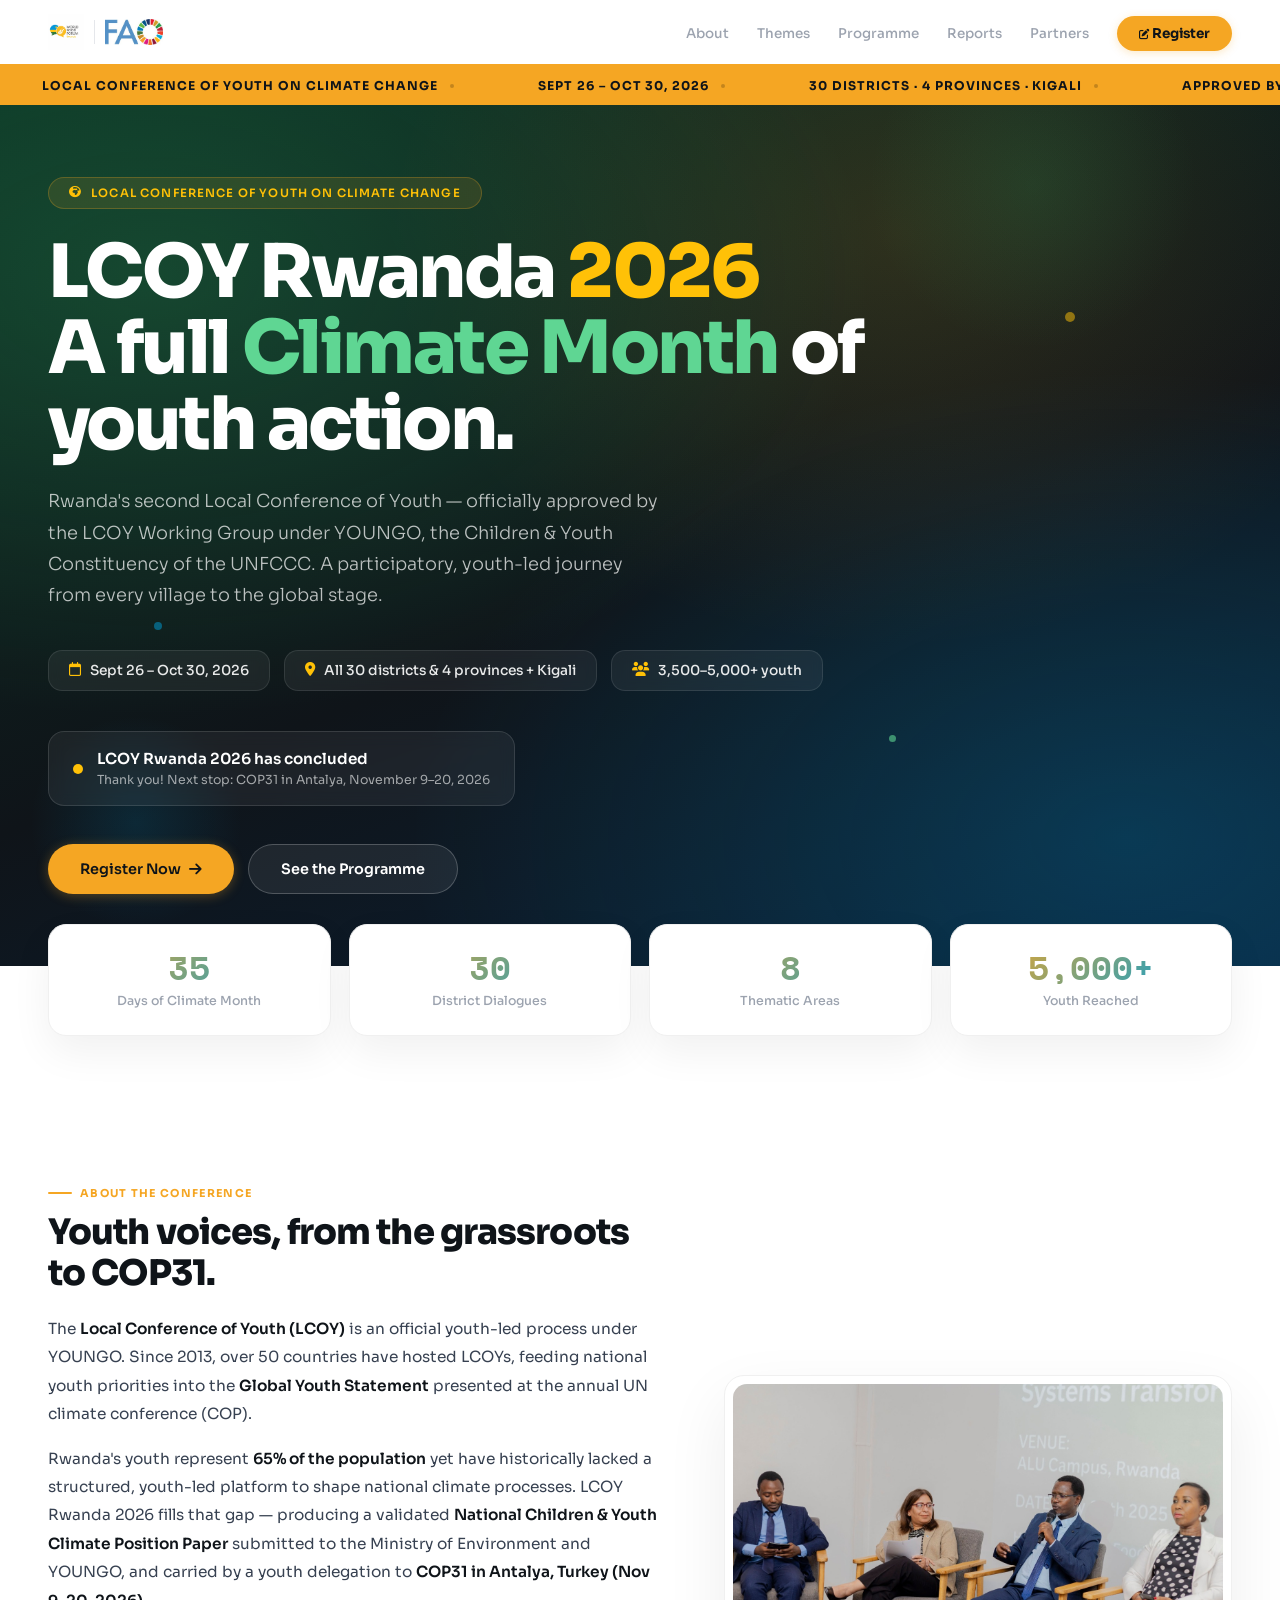
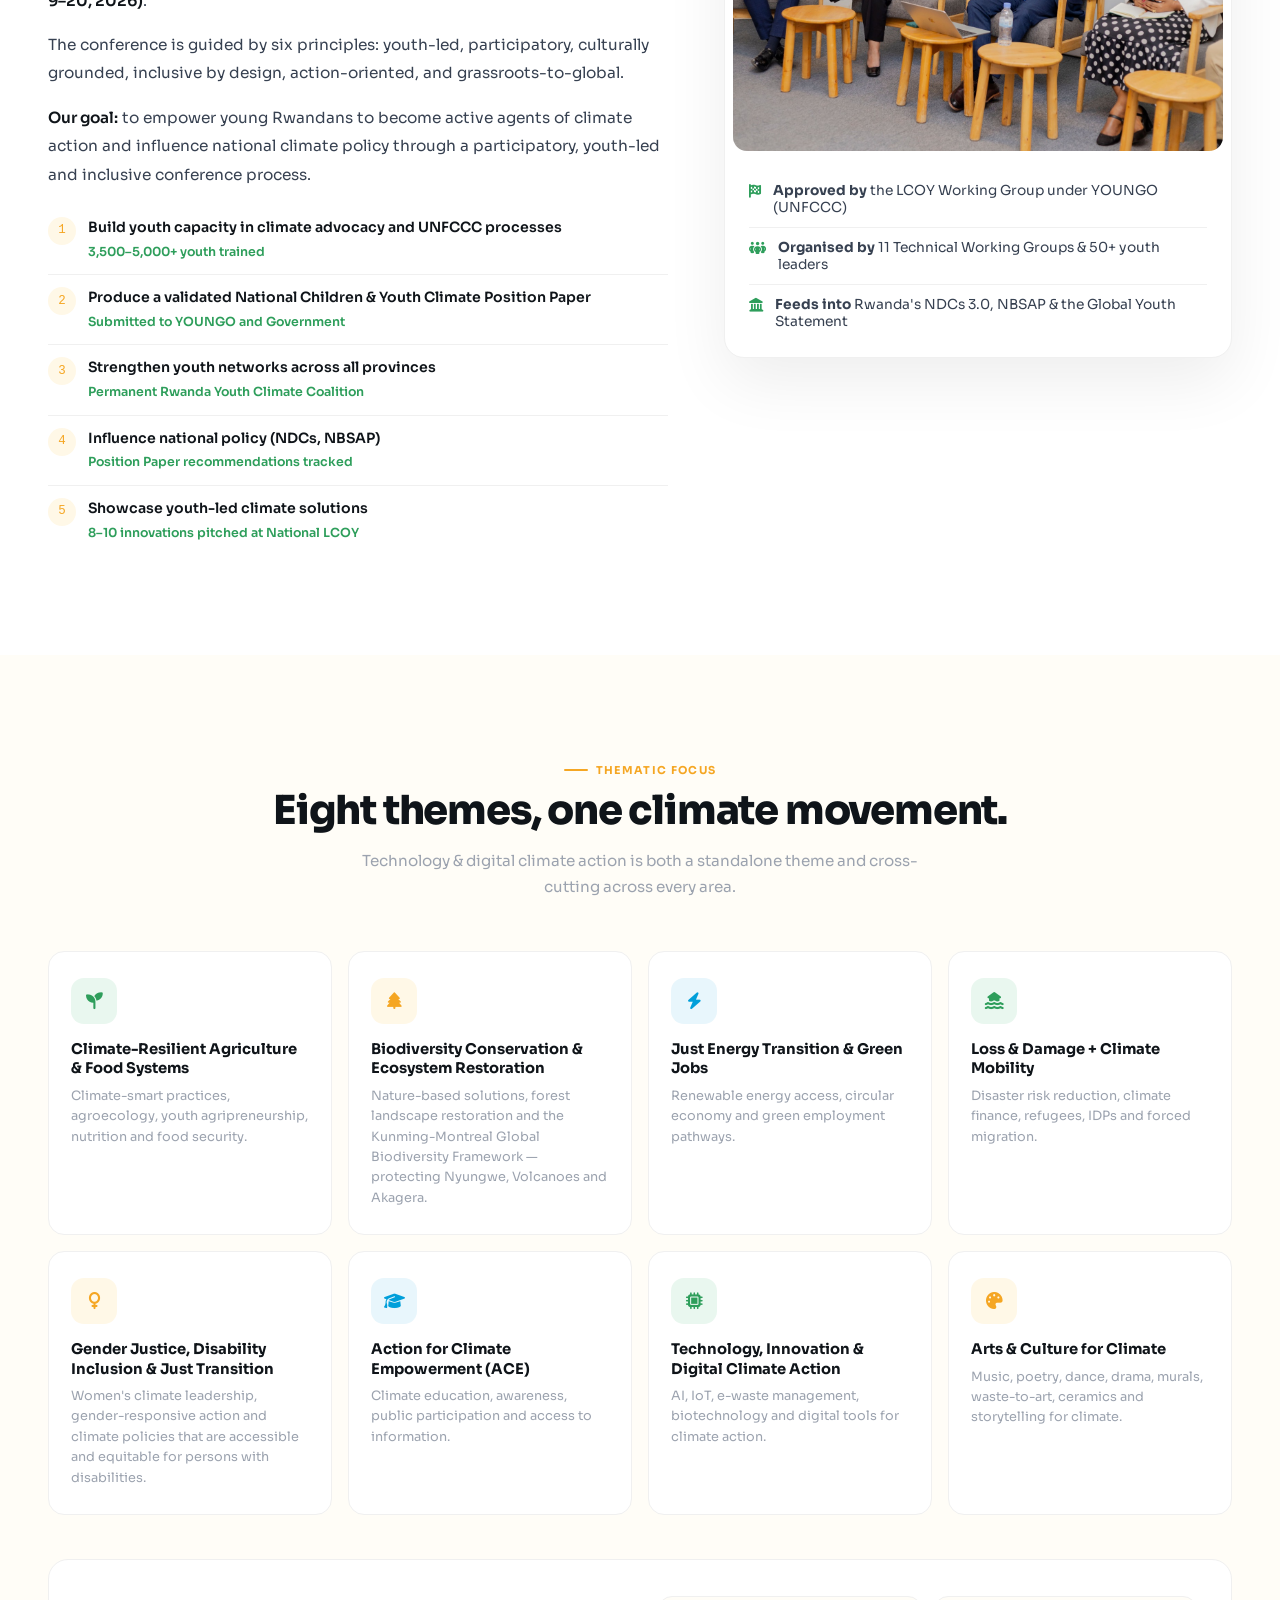
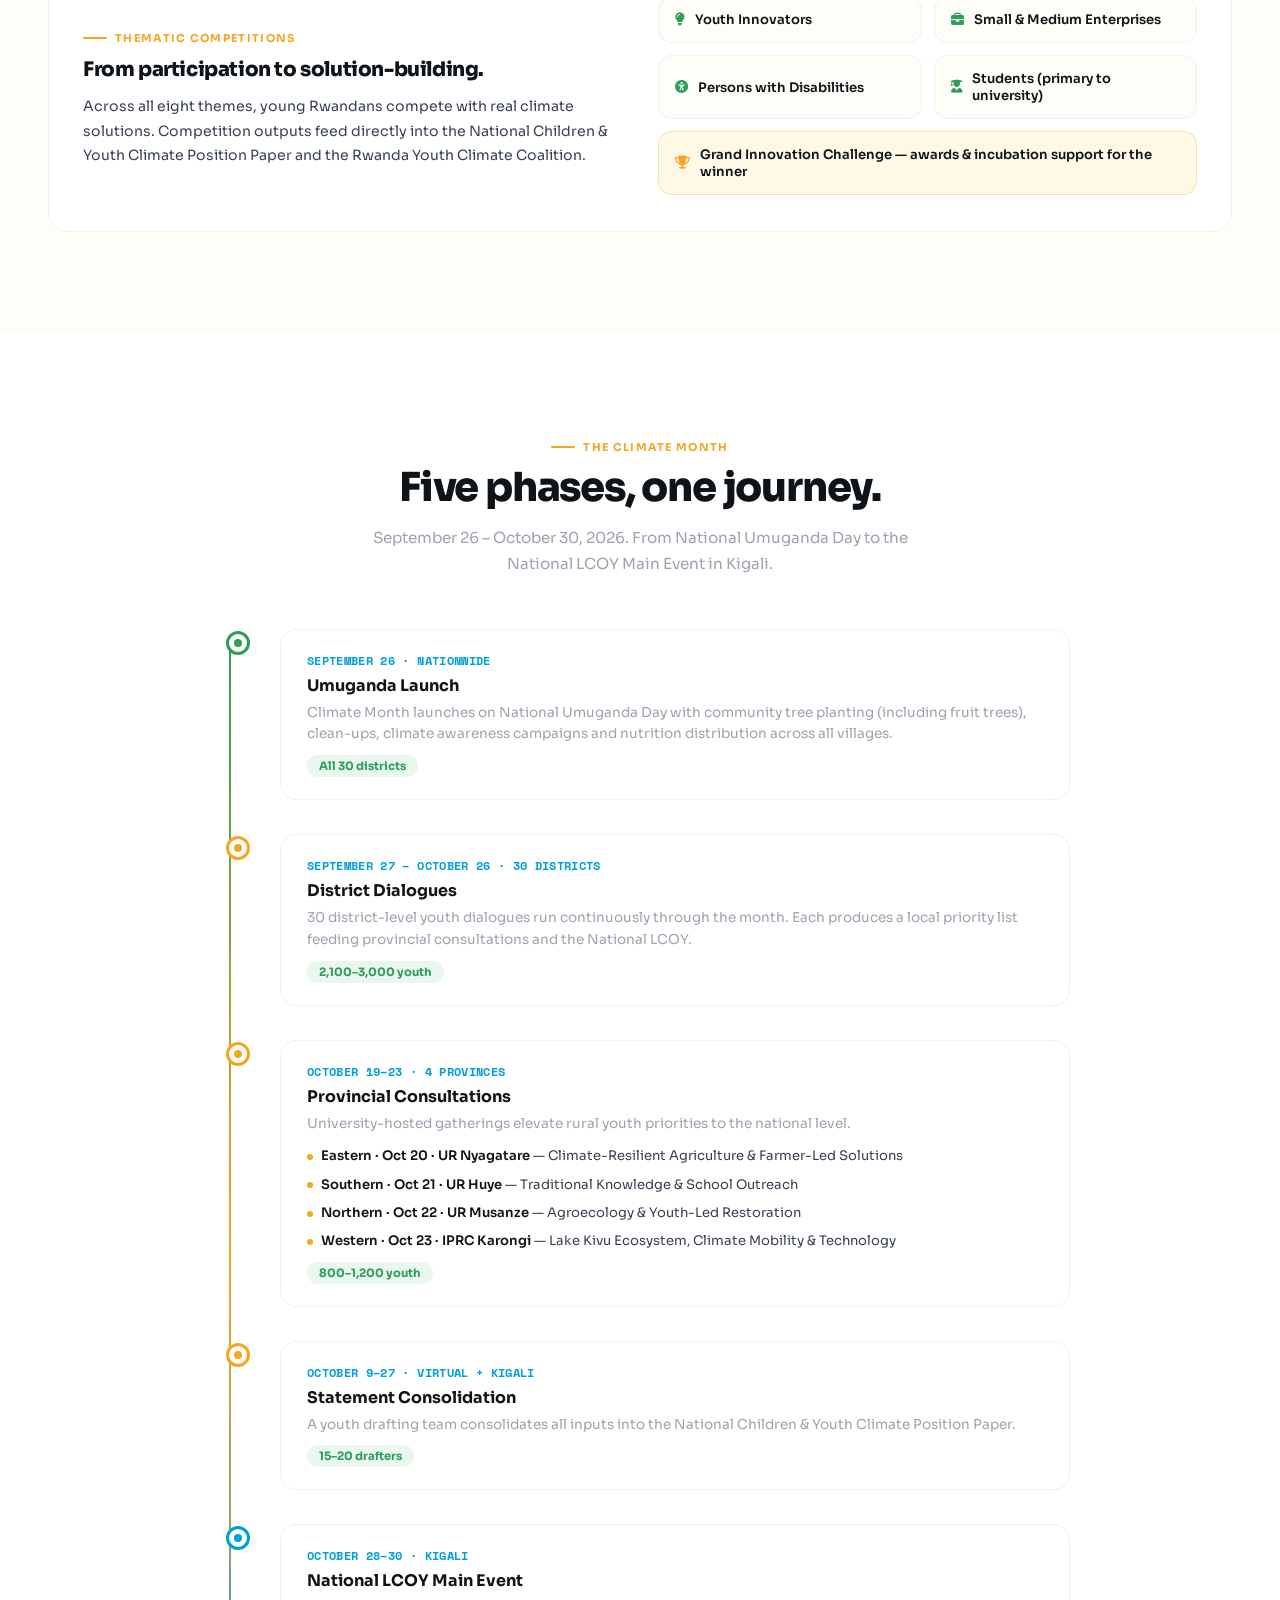
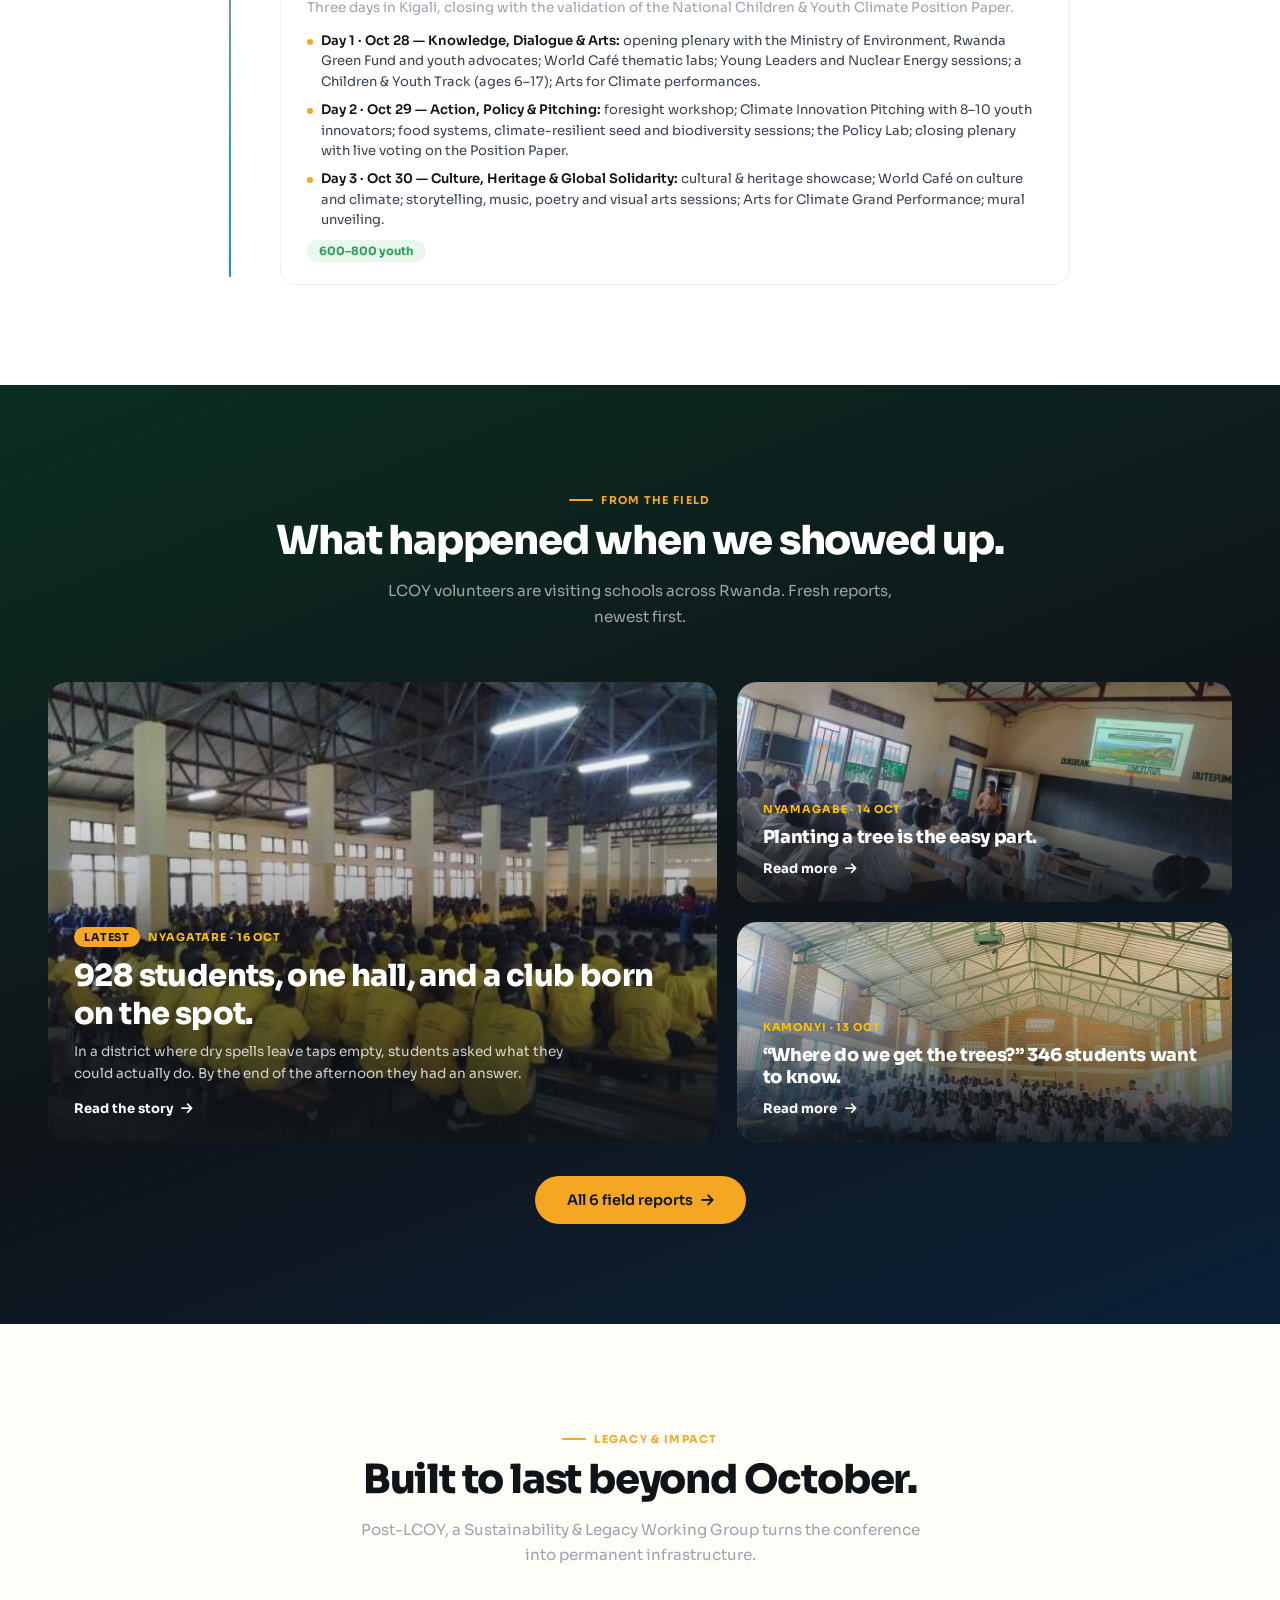
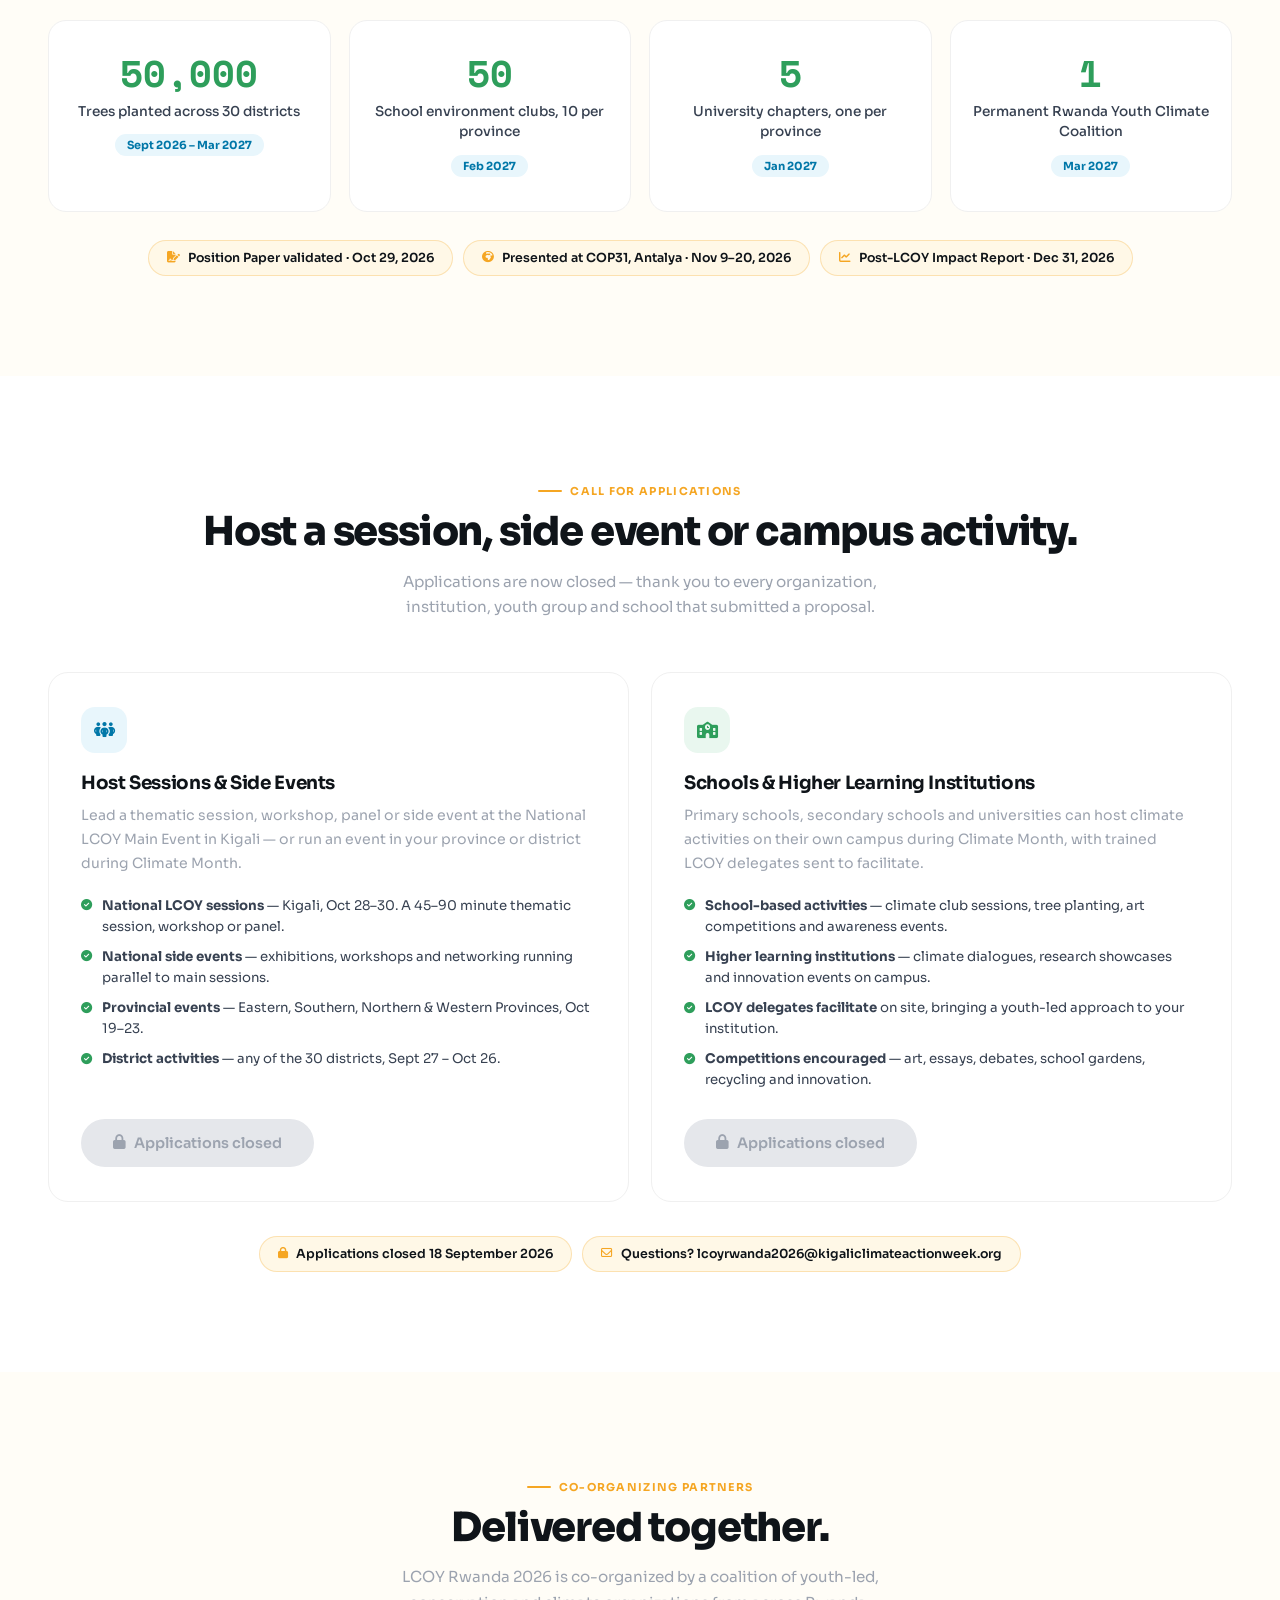
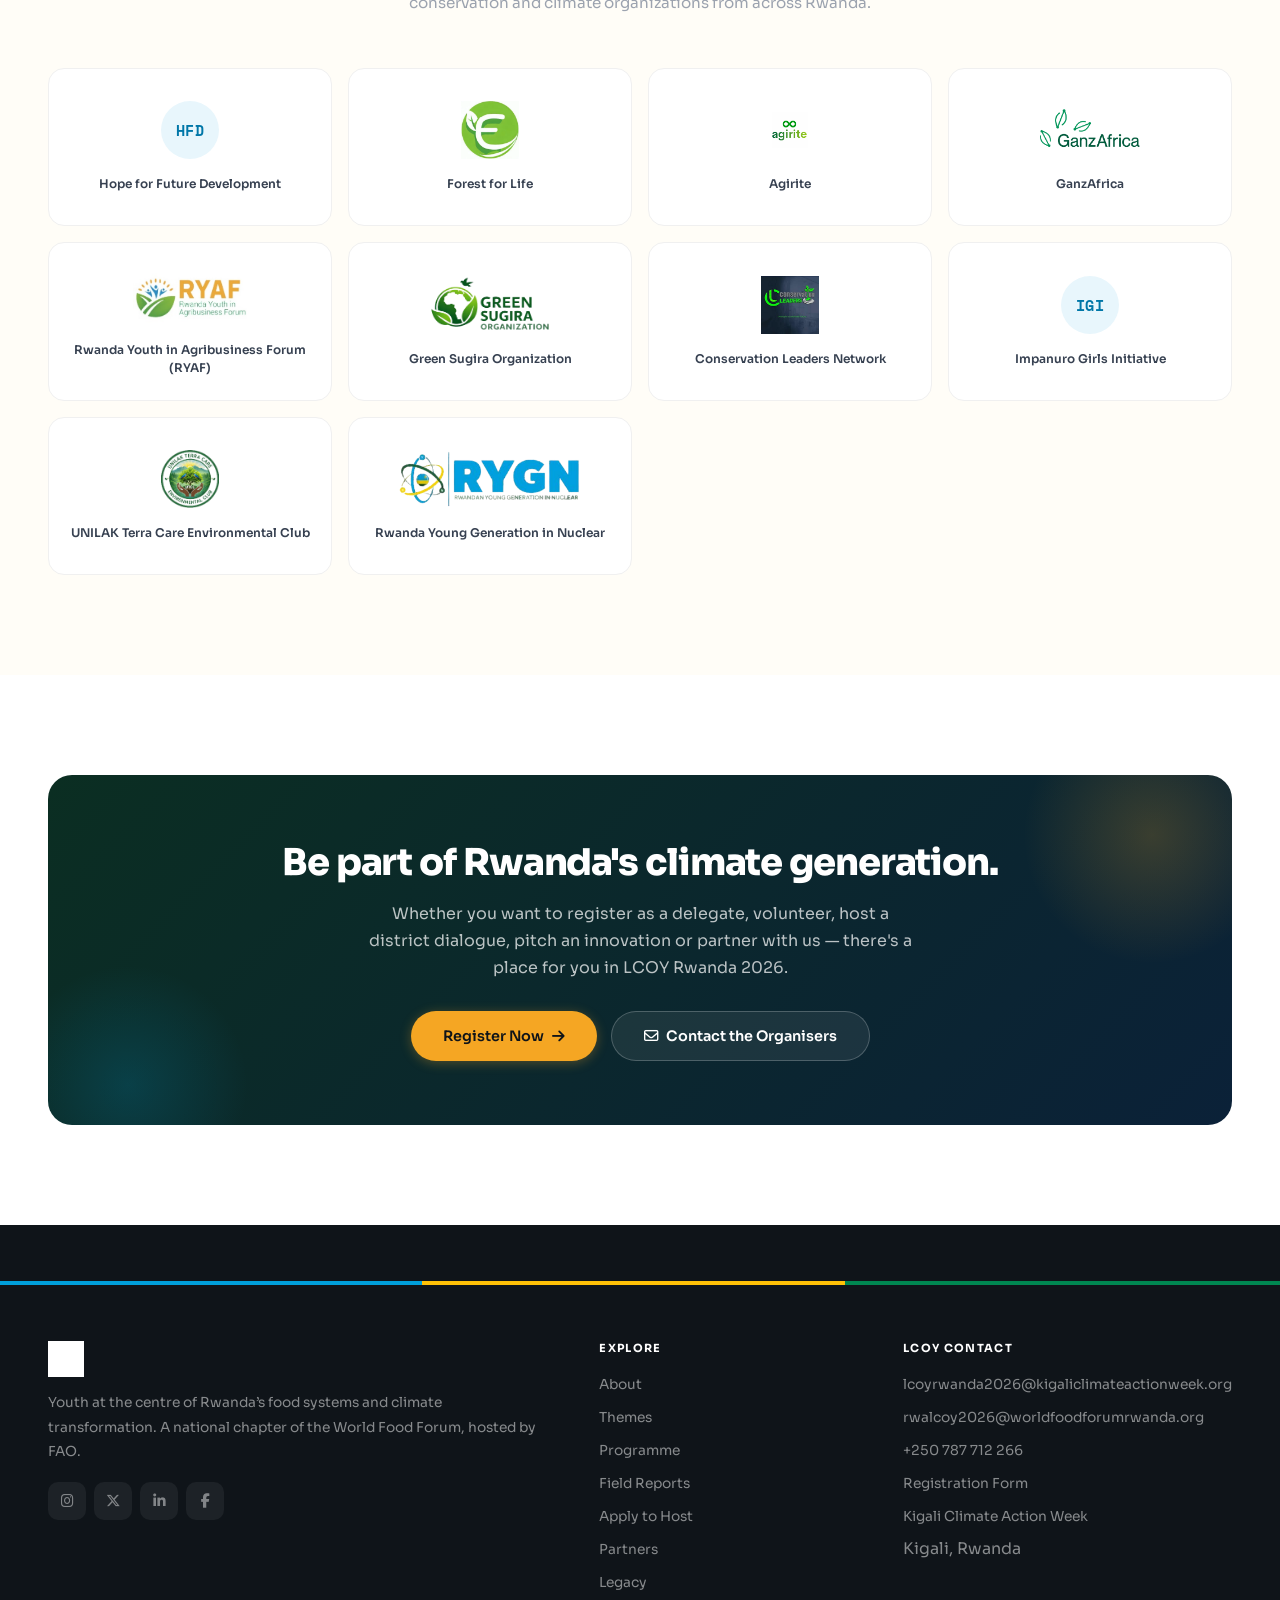
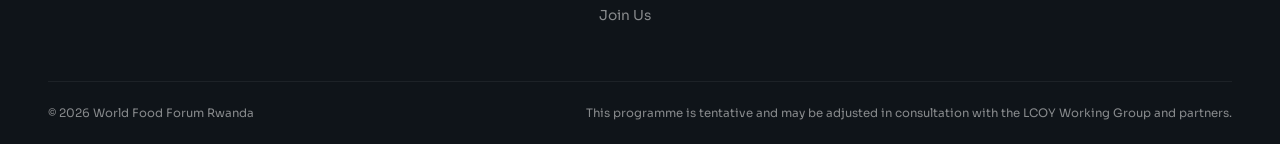
==== commit 8ab12183: "Add LCOY field reports page and home page teasers - New reports.html: six district reports from Clim" ====
--- a/lcoy-site/index.html
+++ b/lcoy-site/index.html
@@ -189,6 +189,27 @@
 .comp-prize{grid-column:1/-1;background:var(--yellow-soft);border-color:rgba(245,166,35,0.28);}
 .comp-prize i{color:var(--yellow);}
 
+/* Field reports teasers */
+.blk.night{background:linear-gradient(160deg,#0B2E22 0%,#0F1419 55%,#0B2138 100%);}
+.night .sec-title{color:var(--white);}.night .sec-sub{color:rgba(255,255,255,0.6);}
+.night .btn-dark{background:var(--yellow);color:var(--dark);}.night .btn-dark:hover{background:var(--yellow-bright);}
+.rep-grid{display:grid;grid-template-columns:1.35fr 1fr;gap:20px;}
+.rep-side{display:flex;flex-direction:column;gap:20px;}
+.rep{position:relative;display:flex;flex-direction:column;justify-content:flex-end;min-height:220px;border-radius:20px;overflow:hidden;color:var(--white);background:#0F1419 center/cover no-repeat;transition:transform 0.45s cubic-bezier(0.16,1,0.3,1),box-shadow 0.45s;}
+.rep::before{content:'';position:absolute;inset:0;background:linear-gradient(180deg,rgba(15,20,25,0.05) 20%,rgba(15,20,25,0.88) 100%);}
+.rep:hover{transform:translateY(-6px);box-shadow:0 18px 44px rgba(0,0,0,0.14);}
+.rep>*{position:relative;z-index:1;}
+.rep-main{min-height:460px;}
+.rep-body{padding:26px 26px 24px;}
+.rep-tag{display:inline-flex;align-items:center;gap:8px;font-size:0.68rem;font-weight:700;letter-spacing:0.08em;text-transform:uppercase;color:var(--yellow-bright);margin-bottom:10px;}
+.rep-new{background:var(--yellow);color:var(--dark);padding:3px 10px;border-radius:100px;}
+.rep h3{font-size:1.12rem;font-weight:800;letter-spacing:-0.02em;line-height:1.25;margin-bottom:8px;}
+.rep-main h3{font-size:clamp(1.4rem,2.4vw,1.9rem);}
+.rep p{font-size:0.85rem;line-height:1.6;color:rgba(255,255,255,0.78);margin-bottom:12px;max-width:52ch;}
+.rep-more{display:inline-flex;align-items:center;gap:8px;font-size:0.82rem;font-weight:700;color:var(--white);}
+.rep-more i{transition:transform 0.3s;}.rep:hover .rep-more i{transform:translateX(4px);}
+.rep-all{display:flex;justify-content:center;margin-top:34px;}
+
 /* Legacy */
 .legacy-grid{display:grid;grid-template-columns:repeat(4,1fr);gap:18px;}
 .lg-card{text-align:center;padding:34px 22px;border-radius:18px;background:var(--white);border:1px solid var(--border);transition:transform 0.4s cubic-bezier(0.16,1,0.3,1);}
@@ -254,7 +275,7 @@
 .partner-card span{font-size:0.75rem;font-weight:600;color:var(--text);line-height:1.45;}
 
 /* Responsive */
-@media(max-width:1024px){.wrap,.nav-inner,.ft-inner,.chero-inner{padding-left:32px;padding-right:32px;}.themes-grid{grid-template-columns:1fr 1fr;}.legacy-grid,.stat-grid{grid-template-columns:1fr 1fr;}.about-grid{grid-template-columns:1fr;gap:36px;}.ft-top{grid-template-columns:1fr;}.partner-grid{grid-template-columns:repeat(3,1fr);}.comp{grid-template-columns:1fr;gap:24px;}}
+@media(max-width:1024px){.wrap,.nav-inner,.ft-inner,.chero-inner{padding-left:32px;padding-right:32px;}.themes-grid{grid-template-columns:1fr 1fr;}.legacy-grid,.stat-grid{grid-template-columns:1fr 1fr;}.about-grid{grid-template-columns:1fr;gap:36px;}.ft-top{grid-template-columns:1fr;}.partner-grid{grid-template-columns:repeat(3,1fr);}.comp{grid-template-columns:1fr;gap:24px;}.rep-grid{grid-template-columns:1fr;}.rep-main{min-height:380px;}}
 @media(max-width:600px){.nav-links{display:none;}.burger{display:block;}.nav-links.open{display:flex;flex-direction:column;position:absolute;top:64px;left:0;right:0;background:rgba(255,255,255,0.97);backdrop-filter:blur(20px);padding:20px 32px;gap:16px;box-shadow:0 12px 40px rgba(0,0,0,0.06);border-top:1px solid var(--border);}.themes-grid,.legacy-grid,.stat-grid,.host-grid{grid-template-columns:1fr;}.partner-grid{grid-template-columns:1fr 1fr;}.host-card{padding:28px 24px;}.comp{padding:28px 24px;}.comp-cats{grid-template-columns:1fr;}section.blk{padding:64px 0;}.cta-banner,.chero-inner{padding-left:28px;padding-right:28px;}.tl-item{padding-left:54px;}.ft-bottom{flex-direction:column;gap:8px;text-align:center;}}
 </style>
 </head>
@@ -268,7 +289,7 @@
       <li><a href="#about">About</a></li>
       <li><a href="#themes">Themes</a></li>
       <li><a href="#programme">Programme</a></li>
-      <li><a href="#host">Apply</a></li>
+      <li><a href="#reports">Reports</a></li>
       <li><a href="#partners">Partners</a></li>
       <li><a href="https://docs.google.com/forms/d/e/1FAIpQLSc05fQWdb0bnw5-J1wHMxsNk0yUPEoSePlmW-2PGy-hrqqUSA/viewform?usp=header" target="_blank" rel="noopener" class="nav-cta"><i class="fa-solid fa-pen-to-square" style="font-size:0.65rem;"></i> Register</a></li>
     </ul>
@@ -404,6 +425,44 @@
   </div>
 </section>
 
+<!-- FIELD REPORTS -->
+<section class="blk night" id="reports">
+  <div class="wrap">
+    <div class="sec-header center">
+      <div class="eyebrow-y">From the Field</div>
+      <div class="sec-title">What happened when we showed up.</div>
+      <div class="sec-sub">LCOY volunteers are visiting schools across Rwanda. Fresh reports, newest first.</div>
+    </div>
+    <div class="rep-grid">
+      <a href="reports.html#nyagatare" class="rep rep-main r" style="background-image:url('images/reports/nyagatare-1.jpg')">
+        <div class="rep-body">
+          <div class="rep-tag"><span class="rep-new">Latest</span> Nyagatare &middot; 16 Oct</div>
+          <h3>928 students, one hall, and a club born on the spot.</h3>
+          <p>In a district where dry spells leave taps empty, students asked what they could actually do. By the end of the afternoon they had an answer.</p>
+          <span class="rep-more">Read the story <i class="fa-solid fa-arrow-right"></i></span>
+        </div>
+      </a>
+      <div class="rep-side">
+        <a href="reports.html#kitabi" class="rep r d1" style="background-image:url('images/reports/kitabi-1.jpg')">
+          <div class="rep-body">
+            <div class="rep-tag">Nyamagabe &middot; 14 Oct</div>
+            <h3>Planting a tree is the easy part.</h3>
+            <span class="rep-more">Read more <i class="fa-solid fa-arrow-right"></i></span>
+          </div>
+        </a>
+        <a href="reports.html#kamonyi" class="rep r d2" style="background-image:url('images/reports/kamonyi-1.jpg')">
+          <div class="rep-body">
+            <div class="rep-tag">Kamonyi &middot; 13 Oct</div>
+            <h3>“Where do we get the trees?” 346 students want to know.</h3>
+            <span class="rep-more">Read more <i class="fa-solid fa-arrow-right"></i></span>
+          </div>
+        </a>
+      </div>
+    </div>
+    <div class="rep-all"><a href="reports.html" class="btn btn-dark">All 6 field reports <i class="fa-solid fa-arrow-right"></i></a></div>
+  </div>
+</section>
+
 <!-- LEGACY -->
 <section class="blk cream" id="legacy">
   <div class="wrap">
@@ -506,7 +565,7 @@
 
 <footer><div class="ft-flag"></div><div class="ft-inner"><div class="ft-top">
   <div class="ft-brand"><img src="images/wff-rwanda-logo.png" alt="WFF Rwanda"><p>Youth at the centre of Rwanda&rsquo;s food systems and climate transformation. A national chapter of the World Food Forum, hosted by FAO.</p><div class="ft-socials"><a href="https://www.instagram.com/lcoyrwanda/" target="_blank" rel="noopener" class="ft-soc" aria-label="LCOY Rwanda on Instagram"><i class="fa-brands fa-instagram"></i></a><a href="https://x.com/LCOYRWANDA26" target="_blank" rel="noopener" class="ft-soc" aria-label="LCOY Rwanda on X"><i class="fa-brands fa-x-twitter"></i></a><a href="https://www.linkedin.com/company/lcoy-rwanda/" target="_blank" rel="noopener" class="ft-soc" aria-label="LCOY Rwanda on LinkedIn"><i class="fa-brands fa-linkedin-in"></i></a><a href="https://www.facebook.com/profile.php?id=61591460940874" target="_blank" rel="noopener" class="ft-soc" aria-label="LCOY Rwanda on Facebook"><i class="fa-brands fa-facebook-f"></i></a></div></div>
-  <div><h4>Explore</h4><ul class="ft-links"><li><a href="#about">About</a></li><li><a href="#themes">Themes</a></li><li><a href="#programme">Programme</a></li><li><a href="#host">Apply to Host</a></li><li><a href="#partners">Partners</a></li><li><a href="#legacy">Legacy</a></li><li><a href="#join">Join Us</a></li></ul></div>
+  <div><h4>Explore</h4><ul class="ft-links"><li><a href="#about">About</a></li><li><a href="#themes">Themes</a></li><li><a href="#programme">Programme</a></li><li><a href="reports.html">Field Reports</a></li><li><a href="#host">Apply to Host</a></li><li><a href="#partners">Partners</a></li><li><a href="#legacy">Legacy</a></li><li><a href="#join">Join Us</a></li></ul></div>
   <div><h4>LCOY Contact</h4><ul class="ft-links"><li><a href="mailto:lcoyrwanda2026@kigaliclimateactionweek.org">lcoyrwanda2026@kigaliclimateactionweek.org</a></li><li><a href="mailto:rwalcoy2026@worldfoodforumrwanda.org">rwalcoy2026@worldfoodforumrwanda.org</a></li><li><a href="tel:+250787712266">+250 787 712 266</a></li><li><a href="https://docs.google.com/forms/d/e/1FAIpQLSc05fQWdb0bnw5-J1wHMxsNk0yUPEoSePlmW-2PGy-hrqqUSA/viewform?usp=header" target="_blank" rel="noopener">Registration Form</a></li><li><a href="https://kigaliclimateactionweek.org" target="_blank" rel="noopener">Kigali Climate Action Week</a></li><li>Kigali, Rwanda</li></ul></div>
 </div><div class="ft-bottom"><span>&copy; 2026 World Food Forum Rwanda</span><span>This programme is tentative and may be adjusted in consultation with the LCOY Working Group and partners.</span></div></div></footer>
 
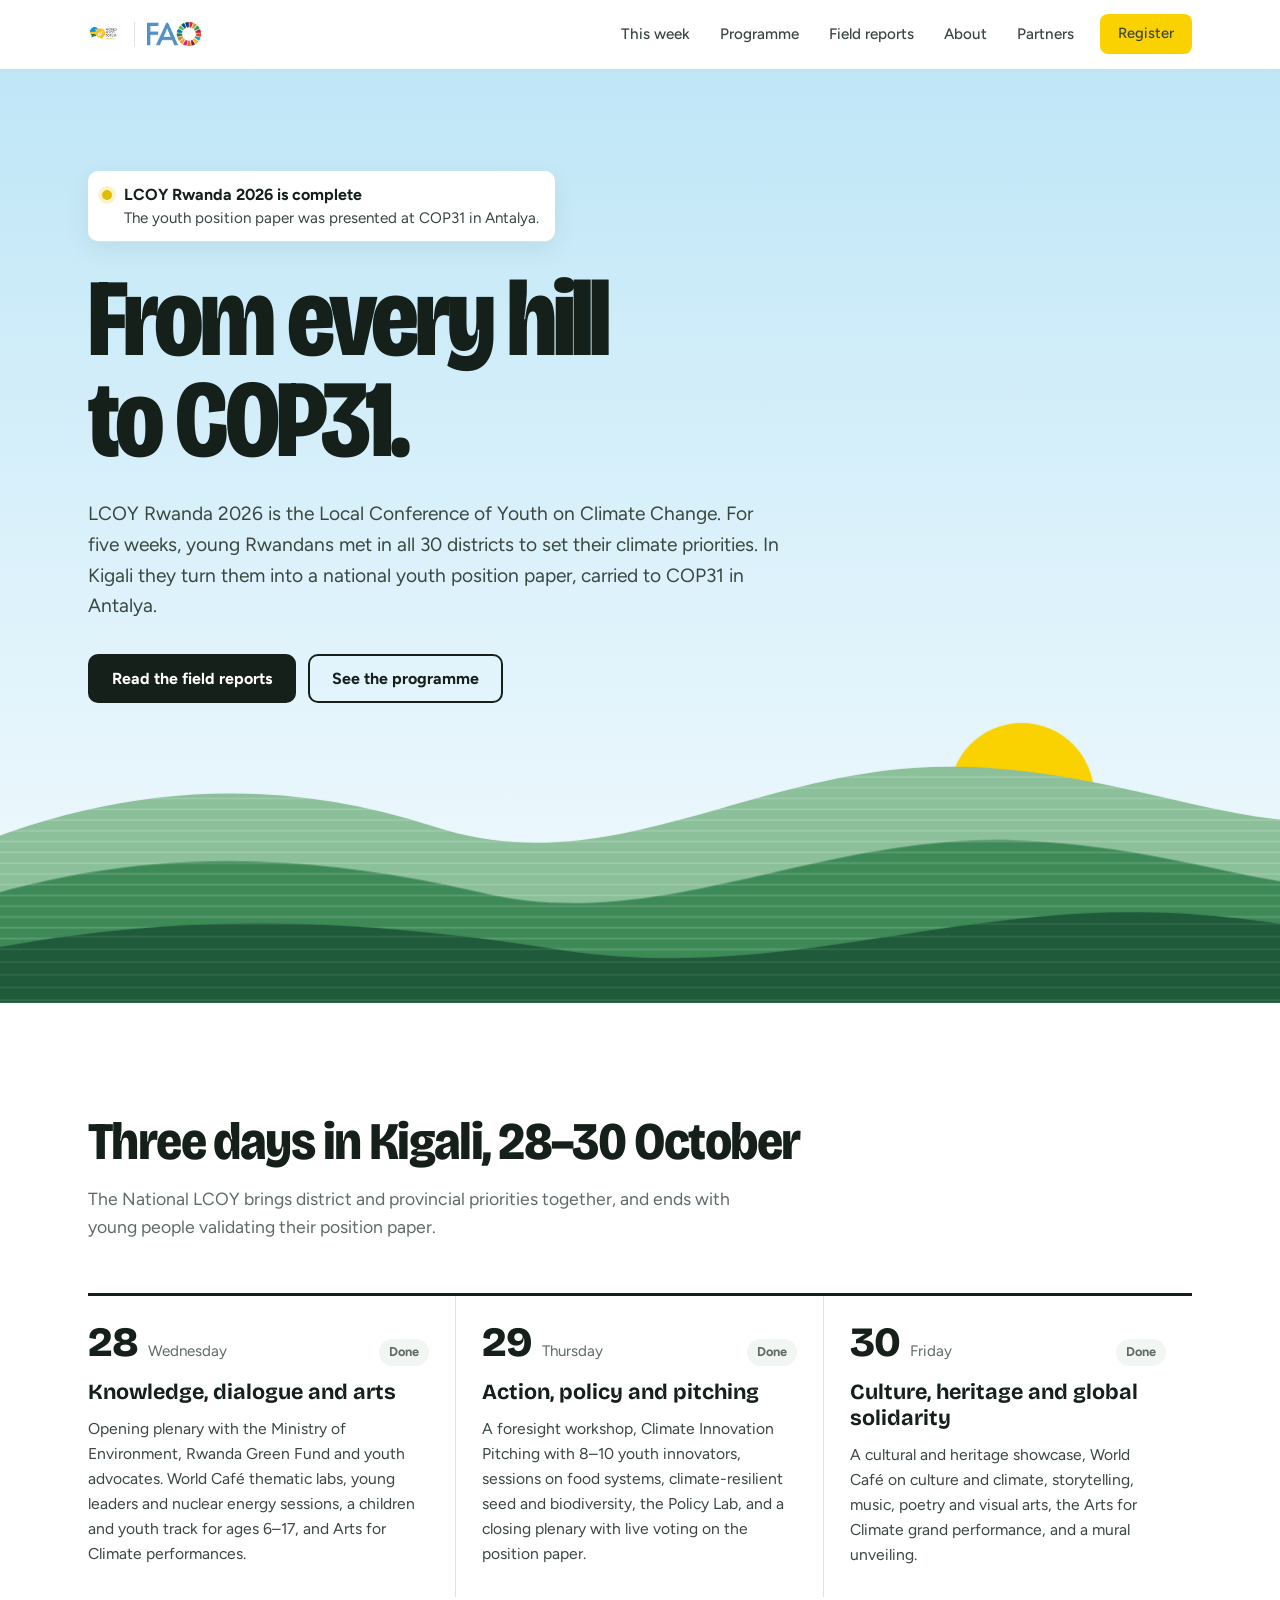
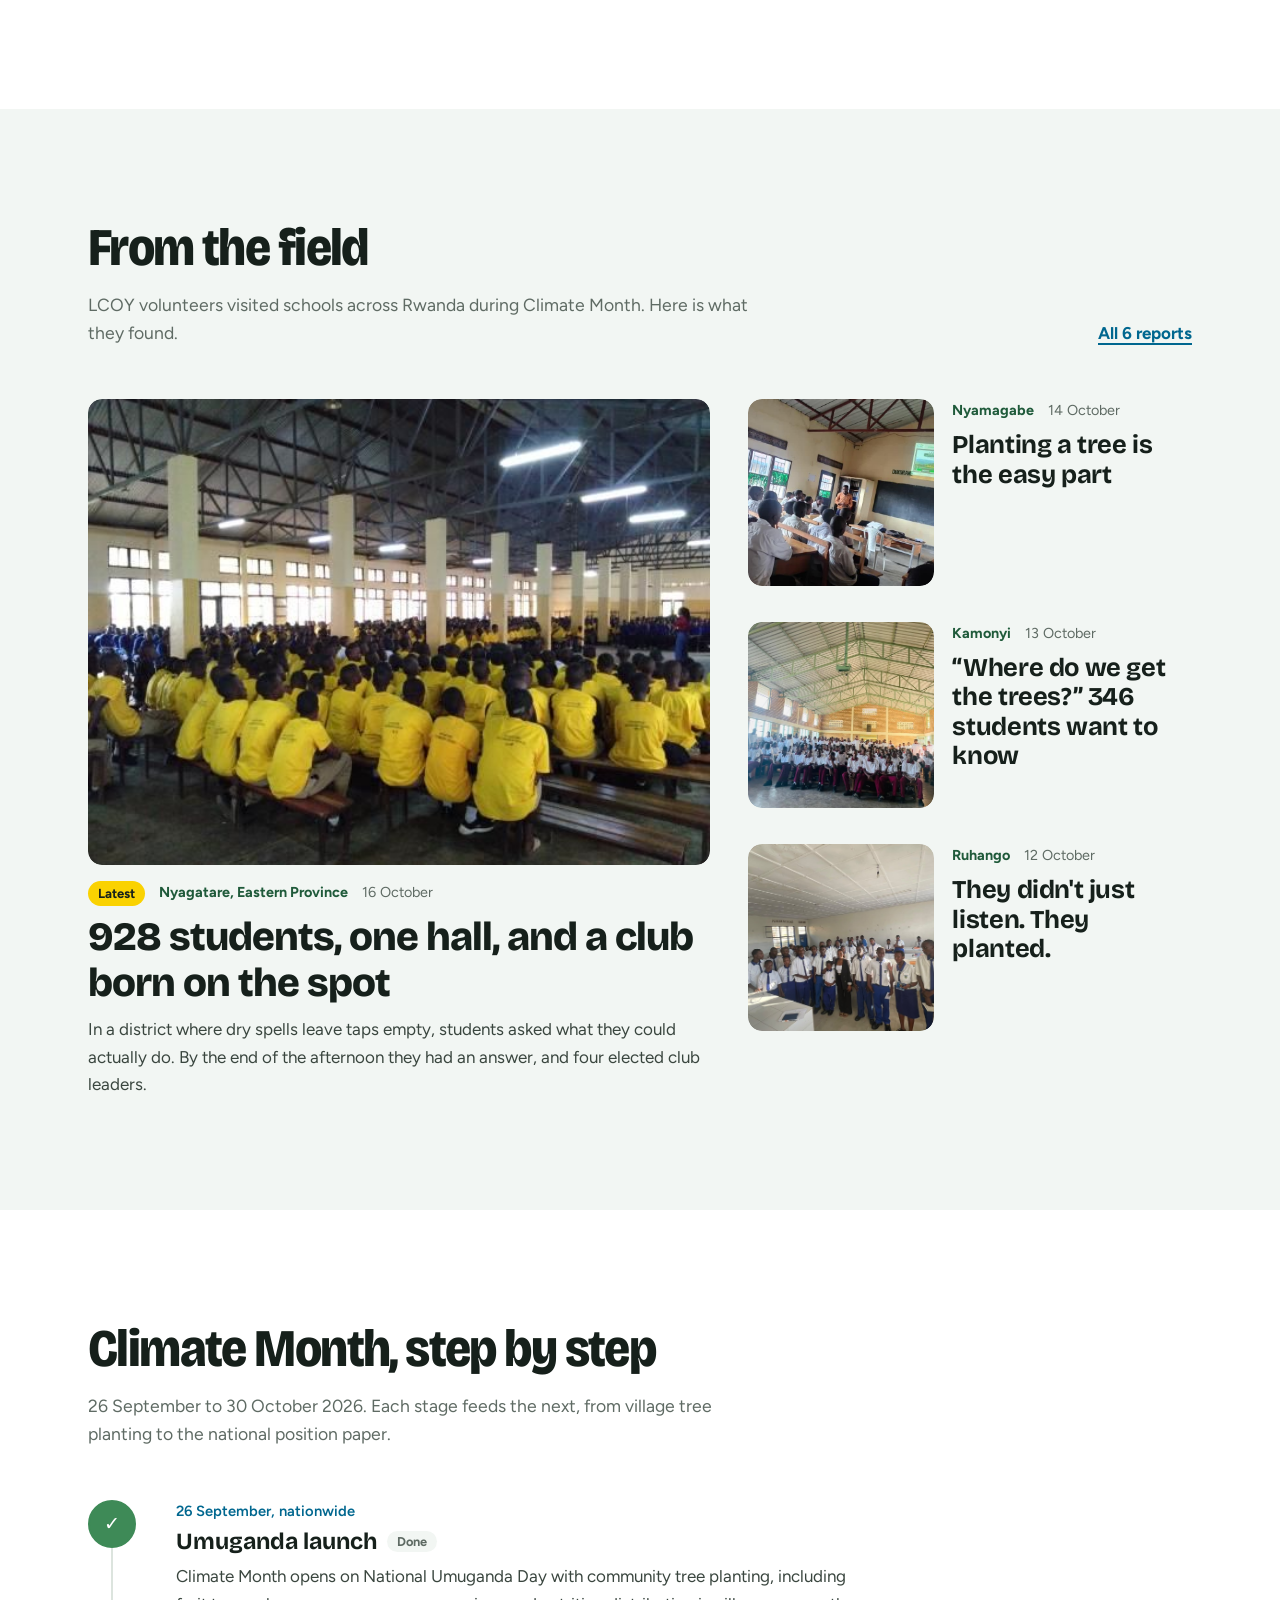
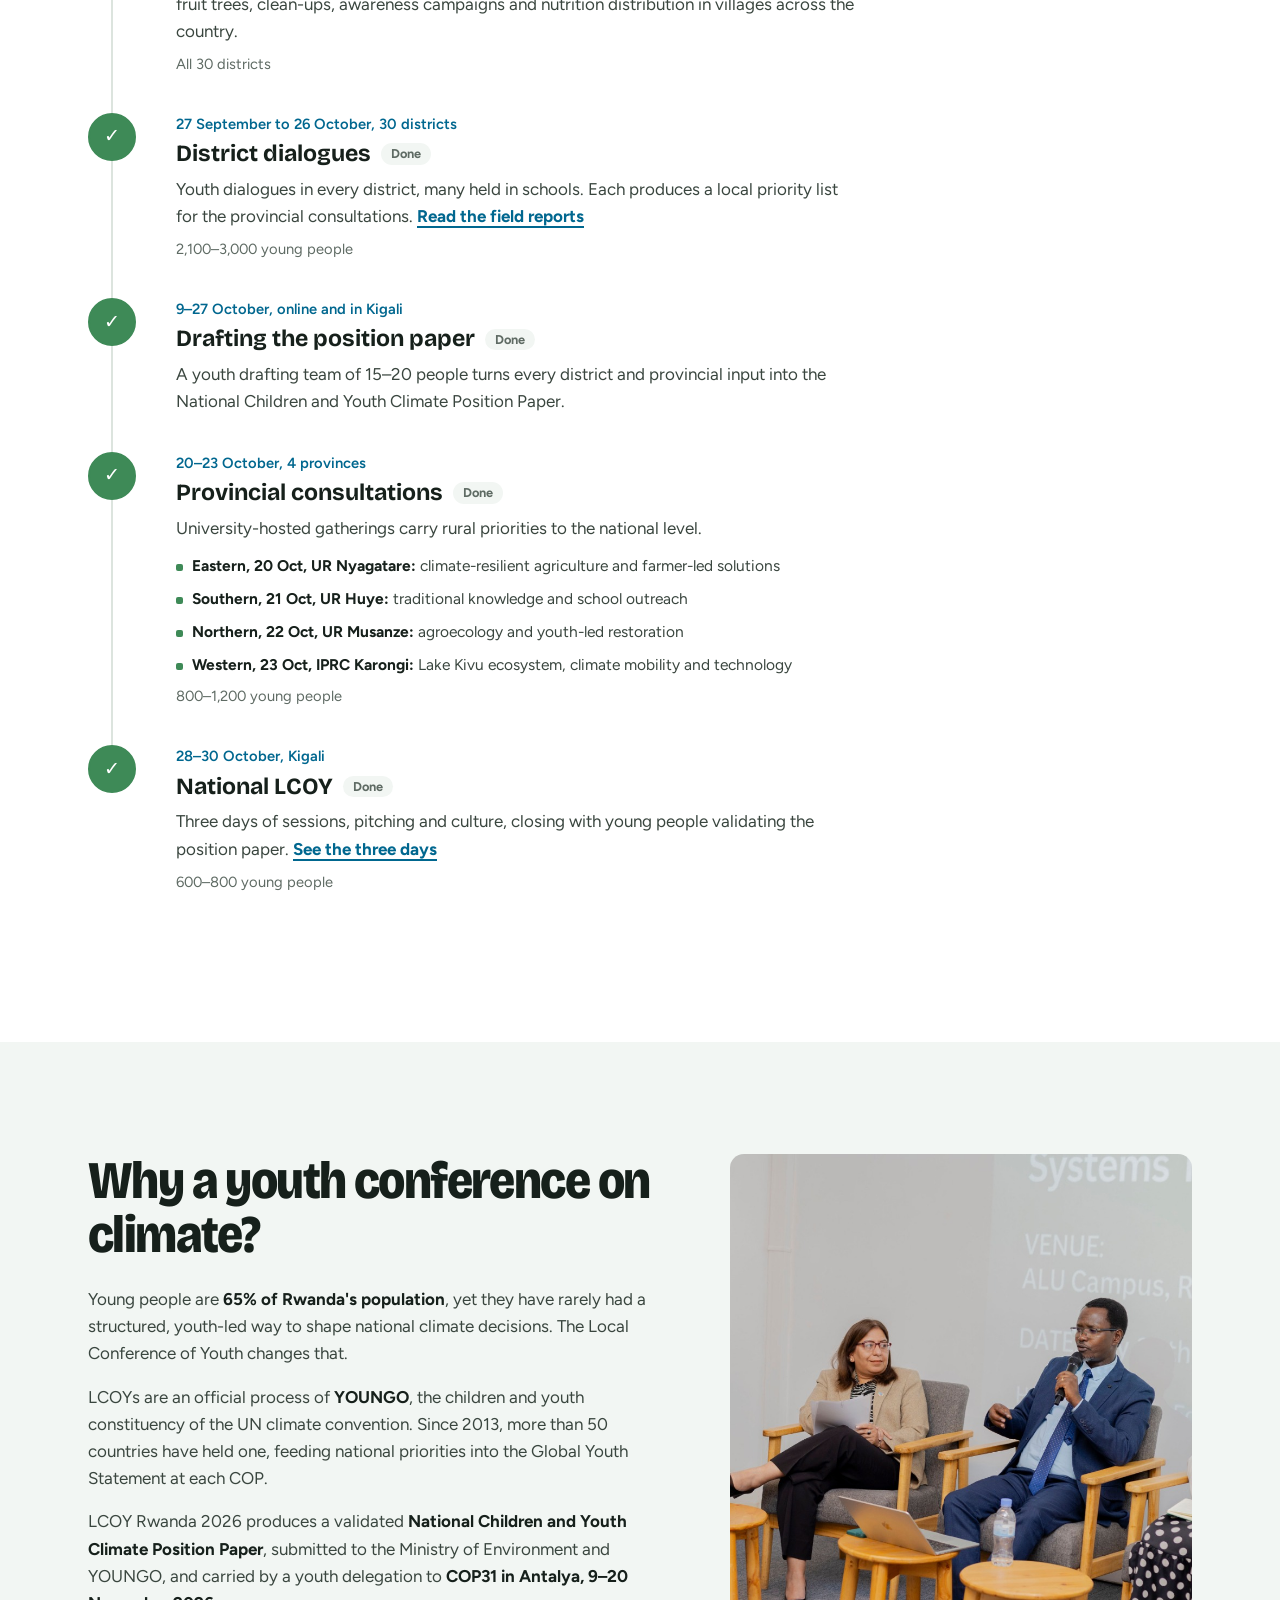
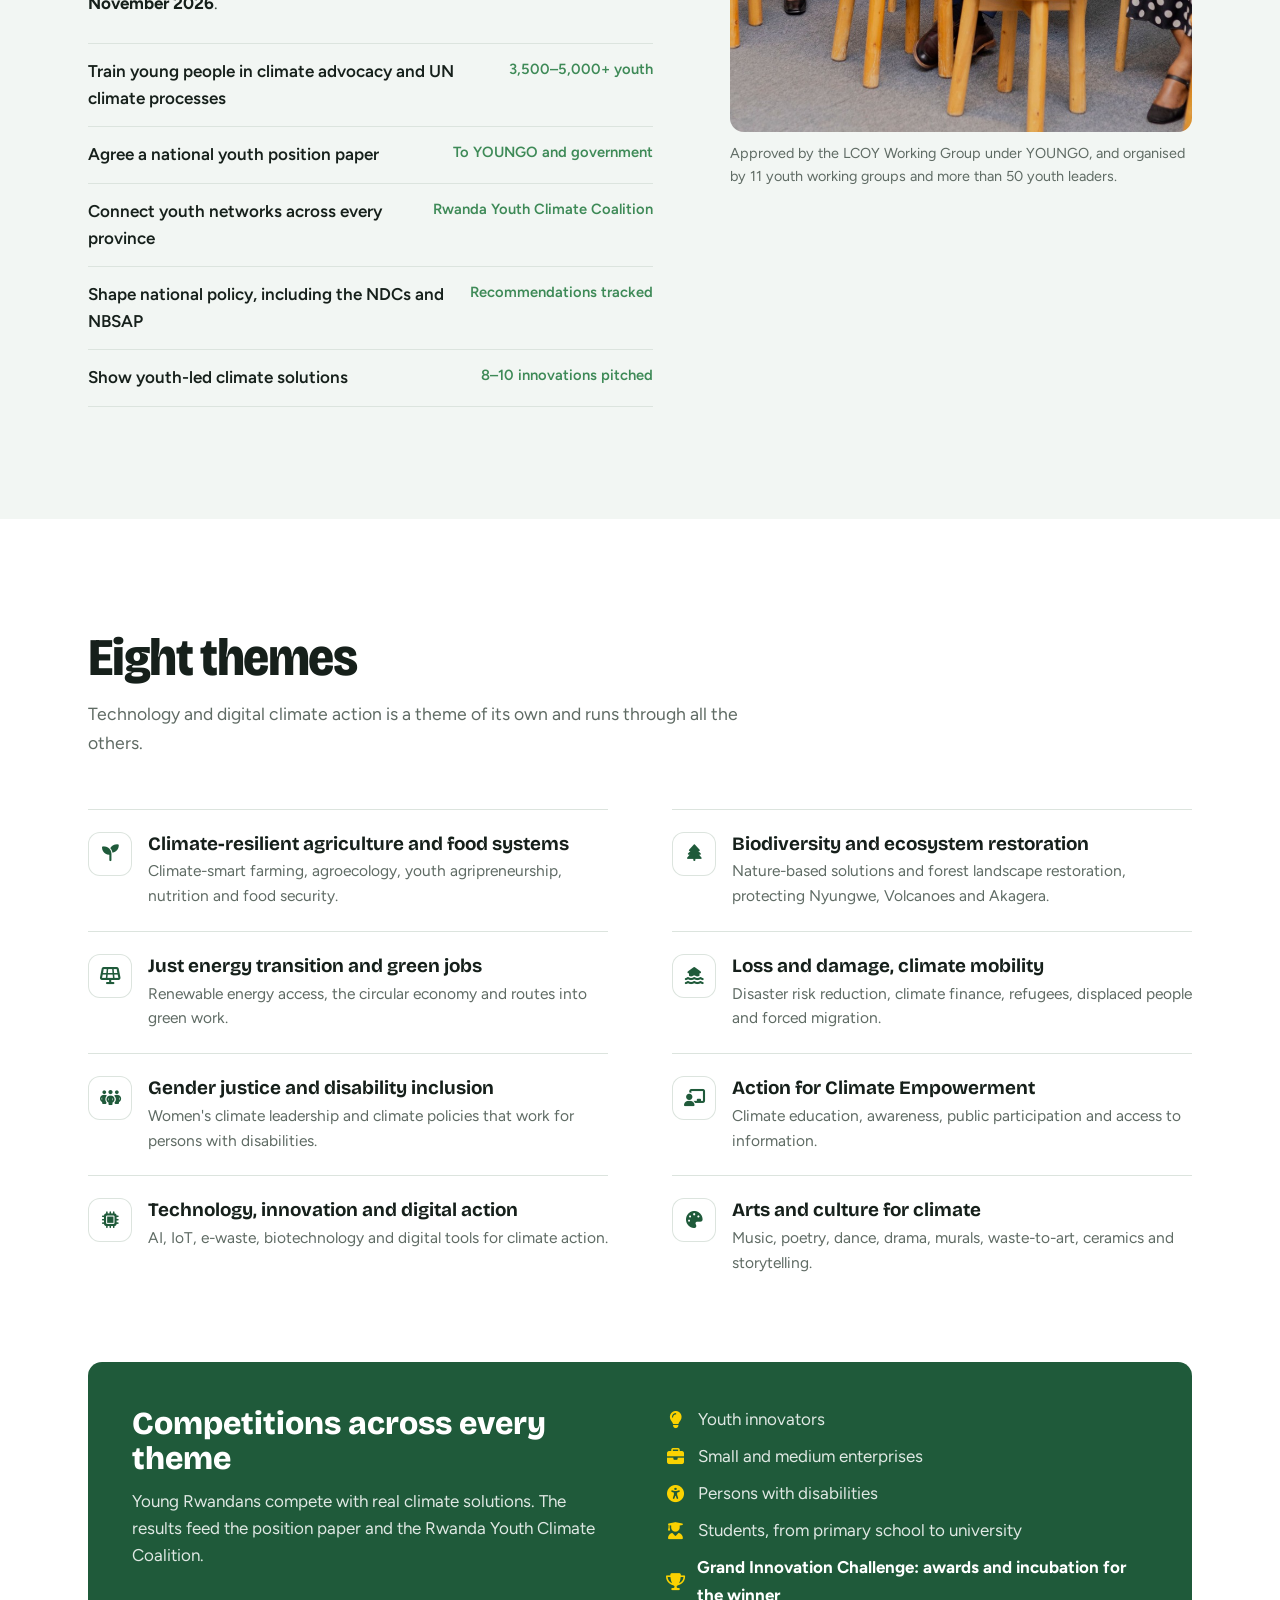
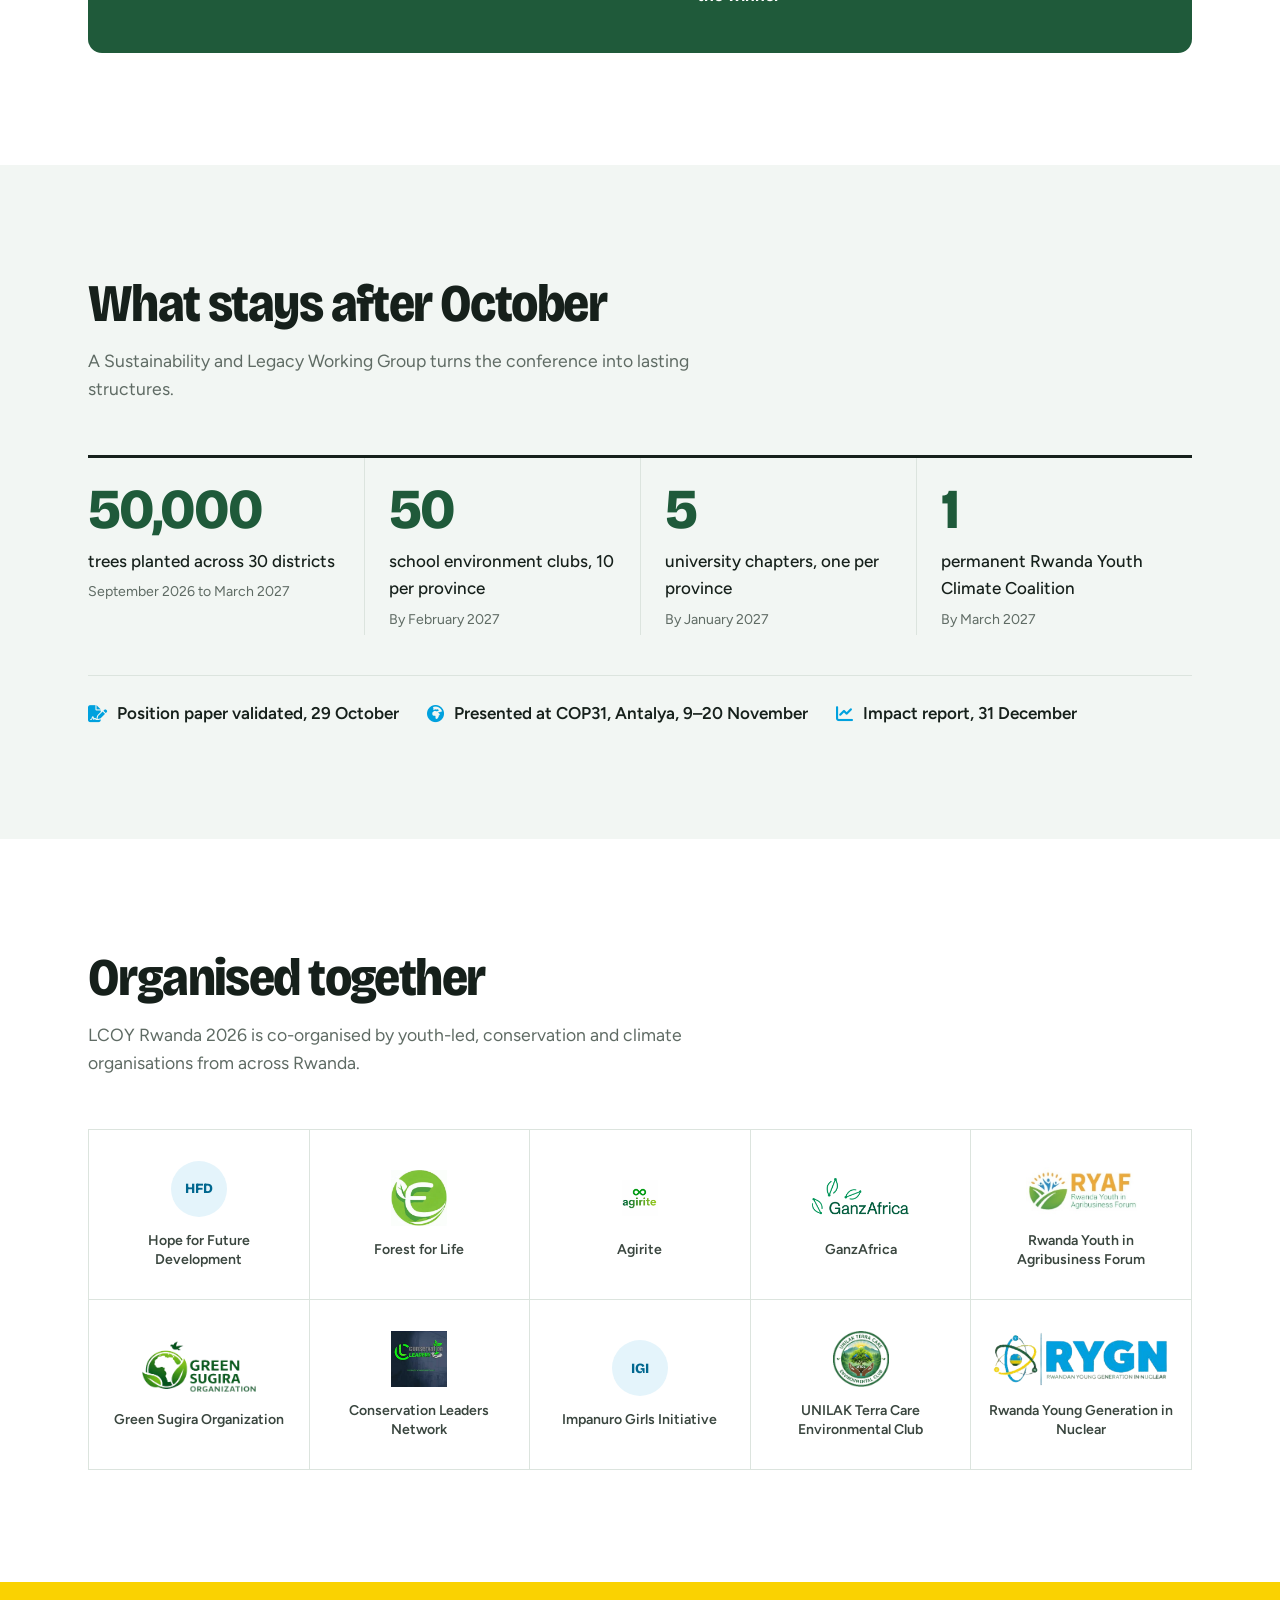
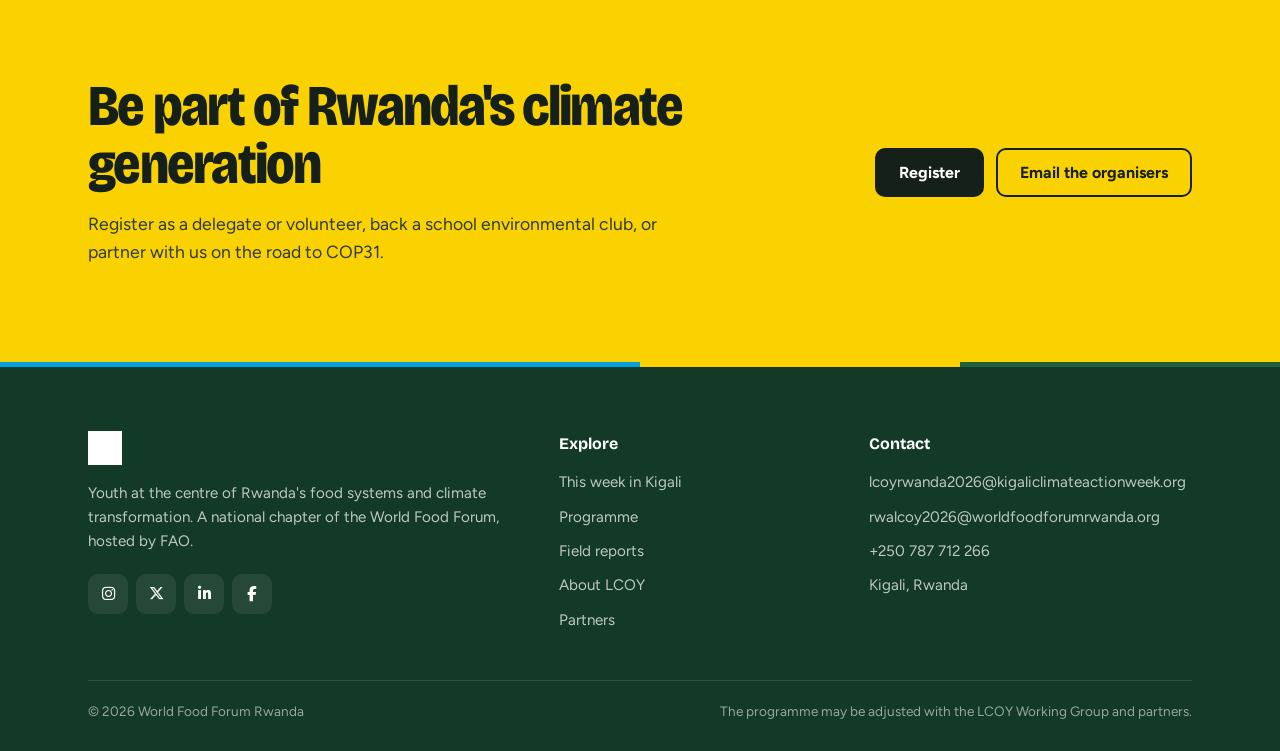
==== commit 518333b4: "Redesign the LCOY site around Rwanda's terraced hills - New visual identity: a daylight hero of terr" ====
--- a/lcoy-site/index.html
+++ b/lcoy-site/index.html
@@ -4,593 +4,359 @@
 <meta charset="UTF-8">
 <meta name="viewport" content="width=device-width, initial-scale=1.0">
 <title>LCOY Rwanda 2026 — World Food Forum Rwanda</title>
-<meta name="description" content="LCOY Rwanda 2026 — the Local Conference of Youth on Climate Change. A youth-led Climate Month from September 26 to October 30, 2026, reaching 3,500–5,000+ young Rwandans.">
+<meta name="description" content="LCOY Rwanda 2026, the Local Conference of Youth on Climate Change. Youth dialogues in all 30 districts, a national conference in Kigali on 28–30 October, and a youth position paper for COP31.">
 <link rel="canonical" href="https://kigaliclimateactionweek.org/">
-<meta name="theme-color" content="#009FDA">
-
-<!-- Social sharing previews (WhatsApp, X, LinkedIn, Facebook) -->
+<meta name="theme-color" content="#BFE6F7">
+
 <meta property="og:type" content="website">
 <meta property="og:site_name" content="LCOY Rwanda 2026">
 <meta property="og:url" content="https://kigaliclimateactionweek.org/">
-<meta property="og:title" content="LCOY Rwanda 2026 — A full Climate Month of youth action">
-<meta property="og:description" content="Rwanda's second Local Conference of Youth on Climate Change. September 26 – October 30, 2026, reaching 3,500–5,000+ young Rwandans across all 30 districts.">
+<meta property="og:title" content="LCOY Rwanda 2026 — From every hill to COP31">
+<meta property="og:description" content="Rwanda's Local Conference of Youth on Climate Change: dialogues in all 30 districts, a national conference in Kigali, and a youth position paper for COP31.">
 <meta property="og:image" content="https://kigaliclimateactionweek.org/images/panel.jpeg">
-<meta property="og:image:width" content="1600">
-<meta property="og:image:height" content="1066">
 <meta property="og:image:alt" content="Youth climate dialogue in Rwanda">
 <meta property="og:locale" content="en_RW">
 <meta name="twitter:card" content="summary_large_image">
 <meta name="twitter:site" content="@LCOYRWANDA26">
-<meta name="twitter:title" content="LCOY Rwanda 2026 — A full Climate Month of youth action">
-<meta name="twitter:description" content="Rwanda's second Local Conference of Youth on Climate Change. September 26 – October 30, 2026, reaching 3,500–5,000+ young Rwandans across all 30 districts.">
+<meta name="twitter:title" content="LCOY Rwanda 2026 — From every hill to COP31">
+<meta name="twitter:description" content="Dialogues in all 30 districts, a national conference in Kigali, and a youth position paper for COP31.">
 <meta name="twitter:image" content="https://kigaliclimateactionweek.org/images/panel.jpeg">
 
 <link rel="preconnect" href="https://fonts.googleapis.com">
 <link rel="preconnect" href="https://fonts.gstatic.com" crossorigin>
-<link href="https://fonts.googleapis.com/css2?family=Sora:wght@300;400;500;600;700;800&family=Space+Mono:wght@700&display=swap" rel="stylesheet">
+<link href="https://fonts.googleapis.com/css2?family=Bricolage+Grotesque:opsz,wdth,wght@12..96,75..100,600..800&family=Figtree:wght@400;500;600;700&display=swap" rel="stylesheet">
 <link rel="stylesheet" href="https://cdnjs.cloudflare.com/ajax/libs/font-awesome/6.5.1/css/all.min.css">
-<style>
-:root{--blue:#009FDA;--blue-deep:#0077A8;--blue-soft:#E8F6FC;--yellow:#F5A623;--yellow-bright:#FFC107;--yellow-soft:#FFF8E7;--yellow-glow:rgba(245,166,35,0.08);--green:#2E9E5B;--green-soft:#E9F7EF;--cream:#FFFDF7;--white:#FFFFFF;--dark:#0F1419;--text:#374151;--muted:#9CA3AF;--border:#F0F0F0;--font:'Sora',sans-serif;--mono:'Space Mono',monospace;--max:1320px;}
-*,*::before,*::after{box-sizing:border-box;margin:0;padding:0;}
-html{scroll-behavior:smooth;}
-body{font-family:var(--font);color:var(--text);background:var(--white);overflow-x:hidden;-webkit-font-smoothing:antialiased;}
-img{max-width:100%;display:block;}a{color:inherit;text-decoration:none;}
-.wrap{max-width:var(--max);margin:0 auto;padding:0 48px;}
-
-/* PROGRESS BAR */
-#progress{position:fixed;top:0;left:0;height:3px;background:linear-gradient(90deg,var(--yellow),var(--blue));z-index:10000;width:0%;transition:width 0.1s;}
-
-/* TICKER */
-.ticker{background:var(--yellow);padding:10px 0;overflow:hidden;white-space:nowrap;margin-top:64px;position:relative;z-index:5;}
-.ticker-track{display:inline-flex;animation:scroll-left 38s linear infinite;}
-.ticker-track:hover{animation-play-state:paused;}
-.ticker-item{display:inline-flex;align-items:center;gap:12px;padding:0 42px;font-size:0.76rem;font-weight:700;color:var(--dark);text-transform:uppercase;letter-spacing:0.08em;}
-.ticker-item .sep{width:4px;height:4px;border-radius:50%;background:rgba(0,0,0,0.2);}
-@keyframes scroll-left{0%{transform:translateX(0);}100%{transform:translateX(-50%);}}
-
-/* ===== NAV ===== */
-.nav{position:fixed;top:0;left:0;right:0;z-index:999;height:64px;background:rgba(255,255,255,0.8);backdrop-filter:blur(20px) saturate(180%);-webkit-backdrop-filter:blur(20px) saturate(180%);transition:all 0.4s;}
-.nav.shadow{box-shadow:0 1px 0 var(--border);background:rgba(255,255,255,0.92);}
-.nav-inner{max-width:var(--max);margin:0 auto;padding:0 48px;display:flex;align-items:center;justify-content:space-between;height:100%;}
-.nav-logo{display:flex;align-items:center;gap:10px;transition:transform 0.3s;}.nav-logo:hover{transform:scale(1.02);}
-.nav-logo img{height:36px;}.nav-logo span{width:1px;height:24px;background:#E5E7EB;}
-.nav-links{display:flex;align-items:center;gap:28px;list-style:none;}
-.nav-links a{font-size:0.84rem;font-weight:500;color:var(--muted);transition:all 0.25s;position:relative;padding:6px 0;}
-.nav-links a::after{content:'';position:absolute;bottom:0;left:0;width:0;height:2px;background:var(--yellow);border-radius:2px;transition:width 0.3s cubic-bezier(0.16,1,0.3,1);}
-.nav-links a:hover,.nav-links a.active{color:var(--dark);}
-.nav-links a:hover::after,.nav-links a.active::after{width:100%;}
-.nav-cta{background:var(--yellow)!important;color:var(--dark)!important;padding:9px 22px!important;border-radius:100px;font-weight:700!important;font-size:0.82rem;transition:all 0.3s;box-shadow:0 2px 8px rgba(245,166,35,0.25);}
-.nav-cta::after{display:none!important;}
-.nav-cta:hover{background:var(--yellow-bright)!important;transform:translateY(-2px) scale(1.03);box-shadow:0 6px 20px rgba(245,166,35,0.35);}
-.burger{display:none;background:none;border:none;cursor:pointer;padding:6px;}.burger div{width:20px;height:1.5px;background:var(--dark);margin:5px 0;border-radius:2px;}
-
-/* ===== HERO ===== */
-.chero{position:relative;min-height:calc(92vh - 104px);display:flex;align-items:center;overflow:hidden;background:linear-gradient(160deg,#0B2E22 0%,#0F1419 55%,#0B2138 100%);color:var(--white);}
-.chero::before{content:'';position:absolute;inset:0;background:radial-gradient(ellipse at 12% 20%,rgba(46,158,91,0.28) 0%,transparent 45%),radial-gradient(ellipse at 88% 85%,rgba(0,159,218,0.22) 0%,transparent 45%),radial-gradient(ellipse at 70% 15%,rgba(245,166,35,0.14) 0%,transparent 40%);pointer-events:none;animation:hue 16s ease-in-out infinite alternate;}
-@keyframes hue{to{filter:hue-rotate(18deg);}}
-/* floating leaf/orb decor */
-.chero-orb{position:absolute;border-radius:50%;pointer-events:none;z-index:1;}
-.chero-orb.o1{width:340px;height:340px;background:radial-gradient(circle,rgba(46,158,91,0.16),transparent 68%);top:-90px;right:6%;animation:cdrift 13s ease-in-out infinite;}
-.chero-orb.o2{width:220px;height:220px;background:radial-gradient(circle,rgba(0,159,218,0.14),transparent 68%);bottom:4%;left:2%;animation:cdrift 17s ease-in-out infinite reverse;}
-.chero-orb.o3{width:10px;height:10px;background:var(--yellow-bright);opacity:0.5;top:24%;right:16%;animation:cdrift 6s ease-in-out infinite;}
-.chero-orb.o4{width:7px;height:7px;background:#5FD693;opacity:0.6;bottom:26%;right:30%;animation:cdrift 5s ease-in-out infinite 0.6s;}
-.chero-orb.o5{width:8px;height:8px;background:var(--blue);opacity:0.5;top:60%;left:12%;animation:cdrift 7s ease-in-out infinite 0.3s;}
-@keyframes cdrift{0%,100%{transform:translate(0,0);}25%{transform:translate(8px,-14px);}75%{transform:translate(-8px,10px);}}
-.chero-inner{max-width:var(--max);margin:0 auto;padding:72px 48px;position:relative;z-index:2;width:100%;}
-.chero-eyebrow{display:inline-flex;align-items:center;gap:9px;font-size:0.72rem;font-weight:600;color:var(--yellow-bright);letter-spacing:0.1em;text-transform:uppercase;margin-bottom:26px;background:rgba(245,166,35,0.12);padding:8px 20px;border-radius:100px;border:1px solid rgba(245,166,35,0.25);}
-.chero h1{font-size:clamp(2.6rem,6vw,4.6rem);font-weight:800;line-height:1.03;letter-spacing:-0.035em;margin-bottom:24px;max-width:16ch;}
-.chero h1 .yel{color:var(--yellow-bright);}.chero h1 .grn{color:#5FD693;}
-.chero-sub{font-size:1.12rem;line-height:1.75;color:rgba(255,255,255,0.72);max-width:620px;margin-bottom:38px;font-weight:300;}
-.chero-meta{display:flex;flex-wrap:wrap;gap:14px;margin-bottom:40px;}
-.chero-chip{display:inline-flex;align-items:center;gap:9px;padding:11px 20px;border-radius:14px;background:rgba(255,255,255,0.06);border:1px solid rgba(255,255,255,0.1);font-size:0.86rem;font-weight:500;color:rgba(255,255,255,0.9);backdrop-filter:blur(6px);}
-.chero-chip i{color:var(--yellow-bright);}
-.chero-actions{display:flex;gap:14px;flex-wrap:wrap;}
-.btn{display:inline-flex;align-items:center;gap:8px;padding:15px 32px;border-radius:100px;font-weight:600;font-size:0.9rem;font-family:var(--font);border:none;cursor:pointer;transition:all 0.35s cubic-bezier(0.16,1,0.3,1);}
-.btn-yellow{background:var(--yellow);color:var(--dark);box-shadow:0 2px 12px rgba(245,166,35,0.3);}
-.btn-yellow:hover{transform:translateY(-3px);background:var(--yellow-bright);box-shadow:0 8px 28px rgba(245,166,35,0.4);}
-.btn-ghost{background:rgba(255,255,255,0.07);color:var(--white);border:1.5px solid rgba(255,255,255,0.22);}
-.btn-ghost:hover{border-color:var(--white);background:rgba(255,255,255,0.12);transform:translateY(-2px);}
-.btn-dark{background:var(--dark);color:var(--white);}
-.btn-dark:hover{background:#1F2937;transform:translateY(-3px);box-shadow:0 8px 24px rgba(0,0,0,0.18);}
-
-/* COUNTDOWN */
-.cd-label{display:flex;align-items:center;gap:8px;font-size:0.72rem;font-weight:600;letter-spacing:0.1em;text-transform:uppercase;color:rgba(255,255,255,0.6);margin-bottom:14px;}
-.cd-label i{color:var(--yellow-bright);}
-.countdown{display:flex;gap:12px;margin-bottom:38px;flex-wrap:wrap;}
-.cd-box{min-width:82px;padding:16px 14px;border-radius:16px;background:rgba(255,255,255,0.06);border:1px solid rgba(255,255,255,0.12);text-align:center;backdrop-filter:blur(8px);-webkit-backdrop-filter:blur(8px);transition:transform 0.35s cubic-bezier(0.16,1,0.3,1),border-color 0.35s;}
-.cd-box:hover{transform:translateY(-4px);border-color:rgba(245,166,35,0.4);}
-.cd-num{display:block;font-family:var(--mono);font-size:2rem;font-weight:700;color:#fff;line-height:1;font-variant-numeric:tabular-nums;}
-.cd-lbl{display:block;font-size:0.64rem;text-transform:uppercase;letter-spacing:0.12em;color:rgba(255,255,255,0.55);margin-top:9px;}
-
-/* LIVE STATUS */
-.live{display:inline-flex;align-items:center;gap:14px;margin-bottom:38px;padding:16px 24px;border-radius:16px;background:rgba(255,255,255,0.06);border:1px solid rgba(255,255,255,0.12);backdrop-filter:blur(8px);-webkit-backdrop-filter:blur(8px);}
-.live-dot{width:10px;height:10px;border-radius:50%;background:#5FD693;flex-shrink:0;box-shadow:0 0 0 0 rgba(95,214,147,0.6);animation:pulse 2s infinite;}
-.live.done .live-dot{background:var(--yellow-bright);animation:none;}
-@keyframes pulse{70%{box-shadow:0 0 0 10px rgba(95,214,147,0);}100%{box-shadow:0 0 0 0 rgba(95,214,147,0);}}
-.live-txt{font-size:0.95rem;font-weight:600;color:#fff;line-height:1.5;}
-.live-txt small{display:block;font-size:0.78rem;font-weight:400;color:rgba(255,255,255,0.6);}
-
-/* ===== COUNTDOWN / STATS ===== */
-.stat-strip{background:var(--white);padding:0;position:relative;z-index:3;}
-.stat-strip .wrap{transform:translateY(-42px);}
-.stat-grid{display:grid;grid-template-columns:repeat(4,1fr);gap:18px;}
-.stat-card{background:var(--white);border:1px solid var(--border);border-radius:18px;padding:26px 24px;text-align:center;box-shadow:0 16px 40px rgba(0,0,0,0.06);transition:transform 0.4s cubic-bezier(0.16,1,0.3,1);}
-.stat-card:hover{transform:translateY(-6px);}
-.stat-card .s-num{font-family:var(--mono);font-size:2.1rem;font-weight:700;line-height:1;background:linear-gradient(135deg,var(--yellow),var(--blue));-webkit-background-clip:text;-webkit-text-fill-color:transparent;background-clip:text;}
-.stat-card .s-lbl{font-size:0.78rem;color:var(--muted);font-weight:500;margin-top:8px;}
-
-/* ===== SECTION SHELL ===== */
-section.blk{padding:100px 0;position:relative;}
-.blk.cream{background:var(--cream);}
-.sec-header{margin-bottom:52px;}.center{text-align:center;}
-.eyebrow-y{font-size:0.68rem;font-weight:700;letter-spacing:0.12em;text-transform:uppercase;color:var(--yellow);margin-bottom:12px;display:inline-flex;align-items:center;gap:8px;justify-content:center;}
-.eyebrow-y::before{content:'';width:24px;height:2px;background:var(--yellow);border-radius:2px;}
-.sec-title{font-size:clamp(1.7rem,3.2vw,2.5rem);font-weight:800;color:var(--dark);letter-spacing:-0.03em;line-height:1.12;}
-.sec-sub{font-size:0.95rem;color:var(--muted);max-width:560px;margin:14px auto 0;line-height:1.7;}
-
-/* About split */
-.about-grid{display:grid;grid-template-columns:1.1fr 0.9fr;gap:56px;align-items:center;}
-.about-copy h2{font-size:clamp(1.6rem,3vw,2.2rem);font-weight:800;color:var(--dark);letter-spacing:-0.025em;line-height:1.18;margin-bottom:20px;}
-.about-copy p{font-size:0.96rem;line-height:1.85;margin-bottom:16px;}
-.about-copy strong{color:var(--dark);font-weight:600;}
-.about-card{background:var(--white);border:1px solid var(--border);border-radius:20px;padding:8px;box-shadow:0 24px 64px rgba(0,0,0,0.07);}
-.about-card img{border-radius:14px;aspect-ratio:4/3;object-fit:cover;width:100%;}
-.about-facts{list-style:none;margin-top:20px;padding:0 16px 8px;}
-.about-facts li{display:flex;gap:12px;align-items:flex-start;padding:11px 0;border-bottom:1px solid var(--border);font-size:0.86rem;}
-.about-facts li:last-child{border-bottom:none;}
-.about-facts i{color:var(--green);margin-top:3px;}
-
-/* Themes grid */
-.themes-grid{display:grid;grid-template-columns:repeat(4,1fr);gap:16px;}
-.t-card{padding:26px 22px;border-radius:16px;background:var(--white);border:1px solid var(--border);transition:all 0.45s cubic-bezier(0.16,1,0.3,1);}
-.t-card:hover{transform:translateY(-6px);box-shadow:0 18px 44px rgba(0,0,0,0.07);border-color:transparent;}
-.t-ico{width:46px;height:46px;border-radius:13px;display:flex;align-items:center;justify-content:center;font-size:1.05rem;margin-bottom:16px;}
-.t-card:nth-child(3n+1) .t-ico{background:var(--green-soft);color:var(--green);}
-.t-card:nth-child(3n+2) .t-ico{background:var(--yellow-soft);color:var(--yellow);}
-.t-card:nth-child(3n+3) .t-ico{background:var(--blue-soft);color:var(--blue);}
-.t-card h3{font-size:0.92rem;font-weight:700;color:var(--dark);margin-bottom:7px;line-height:1.3;}
-.t-card p{font-size:0.8rem;color:var(--muted);line-height:1.6;}
-
-/* Timeline */
-.tl{max-width:860px;margin:0 auto;position:relative;padding-left:8px;}
-.tl::before{content:'';position:absolute;left:19px;top:8px;bottom:8px;width:2px;background:linear-gradient(180deg,var(--green),var(--yellow),var(--blue));border-radius:2px;}
-.tl-item{position:relative;padding:0 0 34px 62px;}
-.tl-item:last-child{padding-bottom:0;}
-.tl-dot{position:absolute;left:8px;top:2px;width:24px;height:24px;border-radius:50%;background:var(--white);border:3px solid var(--yellow);display:flex;align-items:center;justify-content:center;z-index:1;}
-.tl-dot::after{content:'';width:8px;height:8px;border-radius:50%;background:var(--yellow);}
-.tl-item:nth-child(1) .tl-dot{border-color:var(--green);}.tl-item:nth-child(1) .tl-dot::after{background:var(--green);}
-.tl-item:nth-child(5) .tl-dot{border-color:var(--blue);}.tl-item:nth-child(5) .tl-dot::after{background:var(--blue);}
-.tl-card{background:var(--white);border:1px solid var(--border);border-radius:16px;padding:22px 26px;transition:all 0.35s;}
-.tl-card:hover{box-shadow:0 12px 32px rgba(0,0,0,0.05);transform:translateX(4px);}
-.tl-date{font-family:var(--mono);font-size:0.72rem;font-weight:700;color:var(--blue);letter-spacing:0.03em;text-transform:uppercase;margin-bottom:6px;}
-.tl-card h3{font-size:1rem;font-weight:700;color:var(--dark);margin-bottom:6px;}
-.tl-card p{font-size:0.85rem;color:var(--muted);line-height:1.6;}
-.tl-reach{display:inline-block;margin-top:10px;font-size:0.72rem;font-weight:700;color:var(--green);background:var(--green-soft);padding:4px 12px;border-radius:100px;}
-.tl-sub{list-style:none;margin-top:12px;display:flex;flex-direction:column;gap:8px;}
-.tl-sub li{font-size:0.82rem;color:var(--text);line-height:1.55;padding-left:14px;position:relative;}
-.tl-sub li::before{content:'';position:absolute;left:0;top:0.6em;width:6px;height:6px;border-radius:50%;background:var(--yellow);}
-.tl-sub strong{color:var(--dark);font-weight:600;}
-
-/* Objectives */
-.obj-list{list-style:none;margin-top:8px;counter-reset:obj;}
-.obj-list li{counter-increment:obj;display:grid;grid-template-columns:28px 1fr;gap:4px 12px;padding:12px 0;border-bottom:1px solid var(--border);font-size:0.88rem;line-height:1.55;}
-.obj-list li:last-child{border-bottom:none;}
-.obj-list li::before{content:counter(obj);grid-row:span 2;width:28px;height:28px;border-radius:50%;display:grid;place-items:center;background:var(--yellow-soft);color:var(--yellow);font-family:var(--mono);font-size:0.78rem;}
-.obj-list strong{color:var(--dark);font-weight:600;}
-.obj-list span{font-size:0.78rem;color:var(--green);font-weight:600;}
-
-/* Competitions */
-.comp{margin-top:44px;background:var(--white);border:1px solid var(--border);border-radius:20px;padding:36px 34px;display:grid;grid-template-columns:1fr 1fr;gap:36px;align-items:center;}
-.comp h3{font-size:1.25rem;font-weight:800;color:var(--dark);letter-spacing:-0.02em;margin-bottom:12px;}
-.comp p{font-size:0.88rem;line-height:1.75;color:var(--text);}
-.comp-cats{display:grid;grid-template-columns:1fr 1fr;gap:12px;}
-.comp-cat{display:flex;align-items:center;gap:10px;padding:14px 16px;border-radius:14px;background:var(--cream);border:1px solid var(--border);font-size:0.82rem;font-weight:600;color:var(--dark);}
-.comp-cat i{color:var(--green);}
-.comp-prize{grid-column:1/-1;background:var(--yellow-soft);border-color:rgba(245,166,35,0.28);}
-.comp-prize i{color:var(--yellow);}
-
-/* Field reports teasers */
-.blk.night{background:linear-gradient(160deg,#0B2E22 0%,#0F1419 55%,#0B2138 100%);}
-.night .sec-title{color:var(--white);}.night .sec-sub{color:rgba(255,255,255,0.6);}
-.night .btn-dark{background:var(--yellow);color:var(--dark);}.night .btn-dark:hover{background:var(--yellow-bright);}
-.rep-grid{display:grid;grid-template-columns:1.35fr 1fr;gap:20px;}
-.rep-side{display:flex;flex-direction:column;gap:20px;}
-.rep{position:relative;display:flex;flex-direction:column;justify-content:flex-end;min-height:220px;border-radius:20px;overflow:hidden;color:var(--white);background:#0F1419 center/cover no-repeat;transition:transform 0.45s cubic-bezier(0.16,1,0.3,1),box-shadow 0.45s;}
-.rep::before{content:'';position:absolute;inset:0;background:linear-gradient(180deg,rgba(15,20,25,0.05) 20%,rgba(15,20,25,0.88) 100%);}
-.rep:hover{transform:translateY(-6px);box-shadow:0 18px 44px rgba(0,0,0,0.14);}
-.rep>*{position:relative;z-index:1;}
-.rep-main{min-height:460px;}
-.rep-body{padding:26px 26px 24px;}
-.rep-tag{display:inline-flex;align-items:center;gap:8px;font-size:0.68rem;font-weight:700;letter-spacing:0.08em;text-transform:uppercase;color:var(--yellow-bright);margin-bottom:10px;}
-.rep-new{background:var(--yellow);color:var(--dark);padding:3px 10px;border-radius:100px;}
-.rep h3{font-size:1.12rem;font-weight:800;letter-spacing:-0.02em;line-height:1.25;margin-bottom:8px;}
-.rep-main h3{font-size:clamp(1.4rem,2.4vw,1.9rem);}
-.rep p{font-size:0.85rem;line-height:1.6;color:rgba(255,255,255,0.78);margin-bottom:12px;max-width:52ch;}
-.rep-more{display:inline-flex;align-items:center;gap:8px;font-size:0.82rem;font-weight:700;color:var(--white);}
-.rep-more i{transition:transform 0.3s;}.rep:hover .rep-more i{transform:translateX(4px);}
-.rep-all{display:flex;justify-content:center;margin-top:34px;}
-
-/* Legacy */
-.legacy-grid{display:grid;grid-template-columns:repeat(4,1fr);gap:18px;}
-.lg-card{text-align:center;padding:34px 22px;border-radius:18px;background:var(--white);border:1px solid var(--border);transition:transform 0.4s cubic-bezier(0.16,1,0.3,1);}
-.lg-card:hover{transform:translateY(-6px);box-shadow:0 18px 44px rgba(0,0,0,0.06);}
-.lg-card .lg-num{font-family:var(--mono);font-size:2.3rem;font-weight:700;line-height:1;color:var(--green);}
-.lg-card .lg-txt{font-size:0.85rem;color:var(--text);font-weight:500;margin-top:10px;line-height:1.5;}
-.lg-card .lg-due{display:inline-block;margin-top:12px;font-size:0.7rem;font-weight:700;color:var(--blue-deep);background:var(--blue-soft);padding:4px 12px;border-radius:100px;}
-.milestones{display:flex;flex-wrap:wrap;justify-content:center;gap:10px;margin-top:28px;}
-
-/* Applications closed */
-.btn[aria-disabled="true"]{background:#E5E7EB;color:var(--muted);pointer-events:none;box-shadow:none;}
-
-/* CTA banner */
-.cta-banner{position:relative;border-radius:24px;overflow:hidden;padding:64px 56px;text-align:center;background:linear-gradient(135deg,#0B2E22,#0B2138);color:var(--white);}
-.cta-banner::before{content:'';position:absolute;top:-80px;right:-60px;width:280px;height:280px;border-radius:50%;background:radial-gradient(circle,rgba(245,166,35,0.2),transparent 65%);}
-.cta-banner::after{content:'';position:absolute;bottom:-90px;left:-50px;width:260px;height:260px;border-radius:50%;background:radial-gradient(circle,rgba(0,159,218,0.18),transparent 65%);}
-.cta-banner>*{position:relative;z-index:1;}
-.cta-banner h2{font-size:clamp(1.6rem,3vw,2.3rem);font-weight:800;letter-spacing:-0.03em;margin-bottom:14px;}
-.cta-banner p{font-size:1rem;color:rgba(255,255,255,0.72);max-width:560px;margin:0 auto 30px;line-height:1.7;}
-.cta-actions{display:flex;gap:14px;justify-content:center;flex-wrap:wrap;}
-
-/* ===== FOOTER ===== */
-footer{background:var(--dark);color:rgba(255,255,255,0.5);padding:56px 0 0;position:relative;z-index:1;}
-.ft-flag{height:4px;background:linear-gradient(90deg,var(--blue) 33%,var(--yellow-bright) 33% 66%,#008751 66%);}
-.ft-inner{max-width:var(--max);margin:0 auto;padding:0 48px;}
-.ft-top{display:grid;grid-template-columns:2fr 1fr 1fr;gap:56px;padding:56px 0 44px;border-bottom:1px solid rgba(255,255,255,0.06);}
-.ft-brand img{height:36px;filter:brightness(0) invert(1);margin-bottom:14px;}
-.ft-brand p{font-size:0.86rem;line-height:1.75;margin-bottom:18px;}
-.ft-socials{display:flex;gap:8px;}
-.ft-soc{width:38px;height:38px;border-radius:10px;background:rgba(255,255,255,0.06);color:rgba(255,255,255,0.45);display:flex;align-items:center;justify-content:center;font-size:0.9rem;transition:all 0.3s cubic-bezier(0.16,1,0.3,1);}
-.ft-soc:hover{background:var(--yellow);color:var(--dark);transform:translateY(-3px);}
-footer h4{color:var(--white);font-size:0.7rem;font-weight:700;text-transform:uppercase;letter-spacing:0.12em;margin-bottom:18px;}
-.ft-links{list-style:none;}.ft-links li{margin-bottom:12px;}.ft-links a{font-size:0.86rem;transition:all 0.25s;}.ft-links a:hover{color:var(--yellow);padding-left:4px;}
-.ft-bottom{padding:24px 0;display:flex;justify-content:space-between;align-items:center;font-size:0.73rem;}
-.ft-bottom a:hover{color:var(--yellow);}
-
-/* Reveal */
-.r{opacity:0;transform:translateY(32px);transition:all 0.8s cubic-bezier(0.16,1,0.3,1);}.r.v{opacity:1;transform:translateY(0);}
-.d1{transition-delay:.08s}.d2{transition-delay:.16s}.d3{transition-delay:.24s}.d4{transition-delay:.32s}
-
-/* CALL FOR APPLICATIONS */
-.host-grid{display:grid;grid-template-columns:1fr 1fr;gap:22px;}
-.host-card{display:flex;flex-direction:column;background:var(--white);border:1px solid var(--border);border-radius:20px;padding:34px 32px;transition:transform 0.4s cubic-bezier(0.16,1,0.3,1),box-shadow 0.4s;}
-.host-card:hover{transform:translateY(-6px);box-shadow:0 18px 44px rgba(0,0,0,0.07);}
-.host-ico{width:46px;height:46px;border-radius:14px;display:grid;place-items:center;font-size:1.05rem;margin-bottom:18px;background:var(--blue-soft);color:var(--blue-deep);}
-.host-card.alt .host-ico{background:var(--green-soft);color:var(--green);}
-.host-card h3{font-size:1.15rem;font-weight:700;color:var(--dark);letter-spacing:-0.02em;margin-bottom:10px;}
-.host-card>p{font-size:0.88rem;color:var(--muted);line-height:1.7;margin-bottom:20px;}
-.host-list{list-style:none;display:flex;flex-direction:column;gap:10px;margin-bottom:28px;}
-.host-list li{display:flex;gap:10px;align-items:flex-start;font-size:0.83rem;color:var(--text);line-height:1.55;}
-.host-list i{color:var(--green);font-size:0.7rem;margin-top:0.38em;flex-shrink:0;}
-.host-card .btn{align-self:flex-start;margin-top:auto;}
-.host-meta{display:flex;flex-wrap:wrap;justify-content:center;gap:10px;margin-top:34px;}
-.host-pill{display:inline-flex;align-items:center;gap:8px;padding:9px 18px;border-radius:100px;background:var(--yellow-soft);border:1px solid rgba(245,166,35,0.28);color:var(--dark);font-size:0.78rem;font-weight:600;}
-.host-pill i{color:var(--yellow);font-size:0.72rem;}
-
-/* CO-ORGANIZING PARTNERS */
-.partner-grid{display:grid;grid-template-columns:repeat(4,1fr);gap:16px;}
-.partner-card{display:flex;flex-direction:column;align-items:center;justify-content:center;gap:16px;text-align:center;min-height:158px;padding:24px 18px;background:var(--white);border:1px solid var(--border);border-radius:16px;transition:transform 0.4s cubic-bezier(0.16,1,0.3,1),box-shadow 0.4s;}
-.partner-card:hover{transform:translateY(-5px);box-shadow:0 14px 36px rgba(0,0,0,0.06);}
-.partner-card img{height:58px;width:auto;max-width:100%;object-fit:contain;}
-.partner-mark{width:58px;height:58px;border-radius:50%;display:grid;place-items:center;background:var(--blue-soft);color:var(--blue-deep);font-family:var(--mono);font-size:0.95rem;font-weight:700;letter-spacing:0.02em;}
-.partner-card span{font-size:0.75rem;font-weight:600;color:var(--text);line-height:1.45;}
-
-/* Responsive */
-@media(max-width:1024px){.wrap,.nav-inner,.ft-inner,.chero-inner{padding-left:32px;padding-right:32px;}.themes-grid{grid-template-columns:1fr 1fr;}.legacy-grid,.stat-grid{grid-template-columns:1fr 1fr;}.about-grid{grid-template-columns:1fr;gap:36px;}.ft-top{grid-template-columns:1fr;}.partner-grid{grid-template-columns:repeat(3,1fr);}.comp{grid-template-columns:1fr;gap:24px;}.rep-grid{grid-template-columns:1fr;}.rep-main{min-height:380px;}}
-@media(max-width:600px){.nav-links{display:none;}.burger{display:block;}.nav-links.open{display:flex;flex-direction:column;position:absolute;top:64px;left:0;right:0;background:rgba(255,255,255,0.97);backdrop-filter:blur(20px);padding:20px 32px;gap:16px;box-shadow:0 12px 40px rgba(0,0,0,0.06);border-top:1px solid var(--border);}.themes-grid,.legacy-grid,.stat-grid,.host-grid{grid-template-columns:1fr;}.partner-grid{grid-template-columns:1fr 1fr;}.host-card{padding:28px 24px;}.comp{padding:28px 24px;}.comp-cats{grid-template-columns:1fr;}section.blk{padding:64px 0;}.cta-banner,.chero-inner{padding-left:28px;padding-right:28px;}.tl-item{padding-left:54px;}.ft-bottom{flex-direction:column;gap:8px;text-align:center;}}
-</style>
+<link rel="stylesheet" href="assets/site.css">
 </head>
 <body>
-<div id="progress"></div>
-
-<nav class="nav" id="nav">
-  <div class="nav-inner">
-    <a href="#" class="nav-logo"><img src="images/wff-rwanda-logo.png" alt="WFF Rwanda"><span></span><img src="images/fao-logo.png" alt="FAO" style="height:26px;"></a>
-    <ul class="nav-links" id="navLinks">
+<a class="skip" href="#main">Skip to content</a>
+
+<header class="top" id="top">
+  <div class="wrap top-in">
+    <a href="./" class="brand" aria-label="LCOY Rwanda 2026 home"><img src="images/wff-rwanda-logo.png" alt="WFF Rwanda"><i aria-hidden="true"></i><img class="fao" src="images/fao-logo.png" alt="FAO"></a>
+    <button class="burger" id="burger" aria-label="Open menu" aria-expanded="false" aria-controls="menu"><i class="fa-solid fa-bars"></i></button>
+    <ul class="menu" id="menu">
+      <li><a href="#kigali">This week</a></li>
+      <li><a href="#programme">Programme</a></li>
+      <li><a href="reports.html">Field reports</a></li>
       <li><a href="#about">About</a></li>
-      <li><a href="#themes">Themes</a></li>
-      <li><a href="#programme">Programme</a></li>
-      <li><a href="#reports">Reports</a></li>
       <li><a href="#partners">Partners</a></li>
-      <li><a href="https://docs.google.com/forms/d/e/1FAIpQLSc05fQWdb0bnw5-J1wHMxsNk0yUPEoSePlmW-2PGy-hrqqUSA/viewform?usp=header" target="_blank" rel="noopener" class="nav-cta"><i class="fa-solid fa-pen-to-square" style="font-size:0.65rem;"></i> Register</a></li>
+      <li><a class="btn btn-sun" href="https://docs.google.com/forms/d/e/1FAIpQLSc05fQWdb0bnw5-J1wHMxsNk0yUPEoSePlmW-2PGy-hrqqUSA/viewform?usp=header" target="_blank" rel="noopener">Register</a></li>
     </ul>
-    <button class="burger" id="burger" aria-label="Menu"><div></div><div></div><div></div></button>
-  </div>
-</nav>
-
-<div class="ticker"><div class="ticker-track">
-  <span class="ticker-item">Local Conference of Youth on Climate Change <span class="sep"></span></span><span class="ticker-item">Sept 26 &ndash; Oct 30, 2026 <span class="sep"></span></span><span class="ticker-item">30 Districts &middot; 4 Provinces &middot; Kigali <span class="sep"></span></span><span class="ticker-item">Approved by YOUNGO &middot; UNFCCC <span class="sep"></span></span><span class="ticker-item">Road to COP31 &middot; Antalya <span class="sep"></span></span><span class="ticker-item">3,500&ndash;5,000+ Young Rwandans <span class="sep"></span></span>
-  <span class="ticker-item">Local Conference of Youth on Climate Change <span class="sep"></span></span><span class="ticker-item">Sept 26 &ndash; Oct 30, 2026 <span class="sep"></span></span><span class="ticker-item">30 Districts &middot; 4 Provinces &middot; Kigali <span class="sep"></span></span><span class="ticker-item">Approved by YOUNGO &middot; UNFCCC <span class="sep"></span></span><span class="ticker-item">Road to COP31 &middot; Antalya <span class="sep"></span></span><span class="ticker-item">3,500&ndash;5,000+ Young Rwandans <span class="sep"></span></span>
-</div></div>
+  </div>
+</header>
+
+<main id="main">
 
 <!-- HERO -->
-<header class="chero">
-  <span class="chero-orb o1"></span><span class="chero-orb o2"></span><span class="chero-orb o3"></span><span class="chero-orb o4"></span><span class="chero-orb o5"></span>
-  <div class="chero-inner">
-    <div class="chero-eyebrow"><i class="fa-solid fa-earth-africa"></i> Local Conference of Youth on Climate Change</div>
-    <h1>LCOY Rwanda <span class="yel">2026</span><br>A full <span class="grn">Climate Month</span> of youth action.</h1>
-    <p class="chero-sub">Rwanda's second Local Conference of Youth — officially approved by the LCOY Working Group under YOUNGO, the Children &amp; Youth Constituency of the UNFCCC. A participatory, youth-led journey from every village to the global stage.</p>
-    <div class="chero-meta">
-      <span class="chero-chip"><i class="fa-regular fa-calendar"></i> Sept 26 – Oct 30, 2026</span>
-      <span class="chero-chip"><i class="fa-solid fa-location-dot"></i> All 30 districts &amp; 4 provinces + Kigali</span>
-      <span class="chero-chip"><i class="fa-solid fa-users"></i> 3,500–5,000+ youth</span>
-    </div>
-    <div class="live" id="live"><span class="live-dot"></span><span class="live-txt" id="live-txt">Climate Month is underway<small>National LCOY Main Event &middot; Kigali &middot; October 28&ndash;30, 2026</small></span></div>
-    <div class="chero-actions">
-      <a href="https://docs.google.com/forms/d/e/1FAIpQLSc05fQWdb0bnw5-J1wHMxsNk0yUPEoSePlmW-2PGy-hrqqUSA/viewform?usp=header" target="_blank" rel="noopener" class="btn btn-yellow">Register Now <i class="fa-solid fa-arrow-right"></i></a>
-      <a href="#programme" class="btn btn-ghost">See the Programme</a>
-    </div>
-  </div>
-</header>
-
-<!-- STAT STRIP -->
-<div class="stat-strip"><div class="wrap"><div class="stat-grid">
-  <div class="stat-card r"><div class="s-num">35</div><div class="s-lbl">Days of Climate Month</div></div>
-  <div class="stat-card r d1"><div class="s-num">30</div><div class="s-lbl">District Dialogues</div></div>
-  <div class="stat-card r d2"><div class="s-num">8</div><div class="s-lbl">Thematic Areas</div></div>
-  <div class="stat-card r d3"><div class="s-num">5,000+</div><div class="s-lbl">Youth Reached</div></div>
-</div></div></div>
-
-<!-- ABOUT -->
-<section class="blk" id="about">
-  <div class="wrap">
-    <div class="about-grid">
-      <div class="about-copy r">
-        <div class="eyebrow-y" style="justify-content:flex-start;">About the Conference</div>
-        <h2>Youth voices, from the grassroots to COP31.</h2>
-        <p>The <strong>Local Conference of Youth (LCOY)</strong> is an official youth-led process under YOUNGO. Since 2013, over 50 countries have hosted LCOYs, feeding national youth priorities into the <strong>Global Youth Statement</strong> presented at the annual UN climate conference (COP).</p>
-        <p>Rwanda's youth represent <strong>65% of the population</strong> yet have historically lacked a structured, youth-led platform to shape national climate processes. LCOY Rwanda 2026 fills that gap — producing a validated <strong>National Children &amp; Youth Climate Position Paper</strong> submitted to the Ministry of Environment and YOUNGO, and carried by a youth delegation to <strong>COP31 in Antalya, Turkey (Nov 9–20, 2026)</strong>.</p>
-        <p>The conference is guided by six principles: youth-led, participatory, culturally grounded, inclusive by design, action-oriented, and grassroots-to-global.</p>
-        <p><strong>Our goal:</strong> to empower young Rwandans to become active agents of climate action and influence national climate policy through a participatory, youth-led and inclusive conference process.</p>
-        <ol class="obj-list">
-          <li><strong>Build youth capacity in climate advocacy and UNFCCC processes</strong><span>3,500–5,000+ youth trained</span></li>
-          <li><strong>Produce a validated National Children &amp; Youth Climate Position Paper</strong><span>Submitted to YOUNGO and Government</span></li>
-          <li><strong>Strengthen youth networks across all provinces</strong><span>Permanent Rwanda Youth Climate Coalition</span></li>
-          <li><strong>Influence national policy (NDCs, NBSAP)</strong><span>Position Paper recommendations tracked</span></li>
-          <li><strong>Showcase youth-led climate solutions</strong><span>8–10 innovations pitched at National LCOY</span></li>
-        </ol>
-      </div>
-      <div class="about-card r d2">
-        <img src="images/panel.jpeg" alt="Youth climate dialogue in Rwanda">
-        <ul class="about-facts">
-          <li><i class="fa-solid fa-flag-checkered"></i><span><strong>Approved by</strong> the LCOY Working Group under YOUNGO (UNFCCC)</span></li>
-          <li><i class="fa-solid fa-people-group"></i><span><strong>Organised by</strong> 11 Technical Working Groups &amp; 50+ youth leaders</span></li>
-          <li><i class="fa-solid fa-landmark"></i><span><strong>Feeds into</strong> Rwanda's NDCs 3.0, NBSAP &amp; the Global Youth Statement</span></li>
-        </ul>
-      </div>
-    </div>
-  </div>
-</section>
-
-<!-- THEMES -->
-<section class="blk cream" id="themes">
-  <div class="wrap">
-    <div class="sec-header center">
-      <div class="eyebrow-y">Thematic Focus</div>
-      <div class="sec-title">Eight themes, one climate movement.</div>
-      <div class="sec-sub">Technology &amp; digital climate action is both a standalone theme and cross-cutting across every area.</div>
-    </div>
-    <div class="themes-grid">
-      <div class="t-card r"><div class="t-ico"><i class="fa-solid fa-seedling"></i></div><h3>Climate-Resilient Agriculture &amp; Food Systems</h3><p>Climate-smart practices, agroecology, youth agripreneurship, nutrition and food security.</p></div>
-      <div class="t-card r d1"><div class="t-ico"><i class="fa-solid fa-tree"></i></div><h3>Biodiversity Conservation &amp; Ecosystem Restoration</h3><p>Nature-based solutions, forest landscape restoration and the Kunming-Montreal Global Biodiversity Framework — protecting Nyungwe, Volcanoes and Akagera.</p></div>
-      <div class="t-card r d2"><div class="t-ico"><i class="fa-solid fa-bolt"></i></div><h3>Just Energy Transition &amp; Green Jobs</h3><p>Renewable energy access, circular economy and green employment pathways.</p></div>
-      <div class="t-card r d3"><div class="t-ico"><i class="fa-solid fa-house-flood-water"></i></div><h3>Loss &amp; Damage + Climate Mobility</h3><p>Disaster risk reduction, climate finance, refugees, IDPs and forced migration.</p></div>
-      <div class="t-card r"><div class="t-ico"><i class="fa-solid fa-venus"></i></div><h3>Gender Justice, Disability Inclusion &amp; Just Transition</h3><p>Women's climate leadership, gender-responsive action and climate policies that are accessible and equitable for persons with disabilities.</p></div>
-      <div class="t-card r d1"><div class="t-ico"><i class="fa-solid fa-graduation-cap"></i></div><h3>Action for Climate Empowerment (ACE)</h3><p>Climate education, awareness, public participation and access to information.</p></div>
-      <div class="t-card r d2"><div class="t-ico"><i class="fa-solid fa-microchip"></i></div><h3>Technology, Innovation &amp; Digital Climate Action</h3><p>AI, IoT, e-waste management, biotechnology and digital tools for climate action.</p></div>
-      <div class="t-card r d3"><div class="t-ico"><i class="fa-solid fa-palette"></i></div><h3>Arts &amp; Culture for Climate</h3><p>Music, poetry, dance, drama, murals, waste-to-art, ceramics and storytelling for climate.</p></div>
-    </div>
-    <div class="comp r">
-      <div>
-        <div class="eyebrow-y" style="justify-content:flex-start;">Thematic Competitions</div>
-        <h3>From participation to solution-building.</h3>
-        <p>Across all eight themes, young Rwandans compete with real climate solutions. Competition outputs feed directly into the National Children &amp; Youth Climate Position Paper and the Rwanda Youth Climate Coalition.</p>
-      </div>
-      <div class="comp-cats">
-        <div class="comp-cat"><i class="fa-solid fa-lightbulb"></i> Youth Innovators</div>
-        <div class="comp-cat"><i class="fa-solid fa-briefcase"></i> Small &amp; Medium Enterprises</div>
-        <div class="comp-cat"><i class="fa-solid fa-universal-access"></i> Persons with Disabilities</div>
-        <div class="comp-cat"><i class="fa-solid fa-user-graduate"></i> Students (primary to university)</div>
-        <div class="comp-cat comp-prize"><i class="fa-solid fa-trophy"></i> Grand Innovation Challenge — awards &amp; incubation support for the winner</div>
-      </div>
-    </div>
-  </div>
-</section>
-
-<!-- PROGRAMME -->
-<section class="blk" id="programme">
-  <div class="wrap">
-    <div class="sec-header center">
-      <div class="eyebrow-y">The Climate Month</div>
-      <div class="sec-title">Five phases, one journey.</div>
-      <div class="sec-sub">September 26 – October 30, 2026. From National Umuganda Day to the National LCOY Main Event in Kigali.</div>
-    </div>
-    <div class="tl">
-      <div class="tl-item r"><div class="tl-dot"></div><div class="tl-card"><div class="tl-date">September 26 · Nationwide</div><h3>Umuganda Launch</h3><p>Climate Month launches on National Umuganda Day with community tree planting (including fruit trees), clean-ups, climate awareness campaigns and nutrition distribution across all villages.</p><span class="tl-reach">All 30 districts</span></div></div>
-      <div class="tl-item r d1"><div class="tl-dot"></div><div class="tl-card"><div class="tl-date">September 27 – October 26 · 30 Districts</div><h3>District Dialogues</h3><p>30 district-level youth dialogues run continuously through the month. Each produces a local priority list feeding provincial consultations and the National LCOY.</p><span class="tl-reach">2,100–3,000 youth</span></div></div>
-      <div class="tl-item r d2"><div class="tl-dot"></div><div class="tl-card"><div class="tl-date">October 19–23 · 4 Provinces</div><h3>Provincial Consultations</h3><p>University-hosted gatherings elevate rural youth priorities to the national level.</p>
-        <ul class="tl-sub">
-          <li><strong>Eastern · Oct 20 · UR Nyagatare</strong> — Climate-Resilient Agriculture &amp; Farmer-Led Solutions</li>
-          <li><strong>Southern · Oct 21 · UR Huye</strong> — Traditional Knowledge &amp; School Outreach</li>
-          <li><strong>Northern · Oct 22 · UR Musanze</strong> — Agroecology &amp; Youth-Led Restoration</li>
-          <li><strong>Western · Oct 23 · IPRC Karongi</strong> — Lake Kivu Ecosystem, Climate Mobility &amp; Technology</li>
-        </ul><span class="tl-reach">800–1,200 youth</span></div></div>
-      <div class="tl-item r d3"><div class="tl-dot"></div><div class="tl-card"><div class="tl-date">October 9–27 · Virtual + Kigali</div><h3>Statement Consolidation</h3><p>A youth drafting team consolidates all inputs into the National Children &amp; Youth Climate Position Paper.</p><span class="tl-reach">15–20 drafters</span></div></div>
-      <div class="tl-item r d4"><div class="tl-dot"></div><div class="tl-card"><div class="tl-date">October 28–30 · Kigali</div><h3>National LCOY Main Event</h3><p>Three days in Kigali, closing with the validation of the National Children &amp; Youth Climate Position Paper.</p>
-        <ul class="tl-sub">
-          <li><strong>Day 1 · Oct 28 — Knowledge, Dialogue &amp; Arts:</strong> opening plenary with the Ministry of Environment, Rwanda Green Fund and youth advocates; World Café thematic labs; Young Leaders and Nuclear Energy sessions; a Children &amp; Youth Track (ages 6–17); Arts for Climate performances.</li>
-          <li><strong>Day 2 · Oct 29 — Action, Policy &amp; Pitching:</strong> foresight workshop; Climate Innovation Pitching with 8–10 youth innovators; food systems, climate-resilient seed and biodiversity sessions; the Policy Lab; closing plenary with live voting on the Position Paper.</li>
-          <li><strong>Day 3 · Oct 30 — Culture, Heritage &amp; Global Solidarity:</strong> cultural &amp; heritage showcase; World Café on culture and climate; storytelling, music, poetry and visual arts sessions; Arts for Climate Grand Performance; mural unveiling.</li>
-        </ul><span class="tl-reach">600–800 youth</span></div></div>
+<section class="hero" aria-labelledby="hero-title">
+  <div class="wrap hero-in">
+    <div class="status" id="status" role="status">
+      <span class="status-dot" aria-hidden="true"></span>
+      <p id="status-txt"><strong>Live now: day 2 of the National LCOY in Kigali</strong>Action, policy and pitching. Youth innovators present their climate solutions.</p>
+    </div>
+    <h1 id="hero-title">From every hill to COP31.</h1>
+    <p class="hero-lede">LCOY Rwanda 2026 is the Local Conference of Youth on Climate Change. For five weeks, young Rwandans met in all 30 districts to set their climate priorities. In Kigali they turn them into a national youth position paper, carried to COP31 in Antalya.</p>
+    <div class="hero-actions">
+      <a class="btn btn-ink" href="reports.html">Read the field reports</a>
+      <a class="btn btn-line" href="#programme">See the programme</a>
+    </div>
+  </div>
+  <svg class="hills" viewBox="0 0 1440 340" preserveAspectRatio="xMidYMax slice" aria-hidden="true" focusable="false">
+    <defs>
+      <pattern id="terrace" width="12" height="11" patternUnits="userSpaceOnUse"><path d="M0 10.5H12" stroke="#fff" stroke-opacity=".22" stroke-width="1.6"/></pattern>
+      <pattern id="terrace-d" width="12" height="13" patternUnits="userSpaceOnUse"><path d="M0 12.5H12" stroke="#fff" stroke-opacity=".12" stroke-width="1.6"/></pattern>
+    </defs>
+    <circle class="sun" cx="1110" cy="128" r="74" fill="#FAD201"/>
+    <g class="layer l1"><path d="M0 196C170 118 340 104 510 160S820 112 1000 100s330 70 440 52V340H0Z" fill="#8CC09A"/><path d="M0 196C170 118 340 104 510 160S820 112 1000 100s330 70 440 52V340H0Z" fill="url(#terrace)"/></g>
+    <g class="layer l2"><path d="M0 248C200 176 380 186 560 228s340 -60 540 -54c160 5 260 52 340 46V340H0Z" fill="#3E8A57"/><path d="M0 248C200 176 380 186 560 228s340 -60 540 -54c160 5 260 52 340 46V340H0Z" fill="url(#terrace)"/></g>
+    <g class="layer l3"><path d="M0 296C240 244 420 252 640 286s400 -48 620 -38c90 4 140 18 180 18V340H0Z" fill="#1F5A3A"/><path d="M0 296C240 244 420 252 640 286s400 -48 620 -38c90 4 140 18 180 18V340H0Z" fill="url(#terrace-d)"/></g>
+  </svg>
+</section>
+
+<!-- KIGALI -->
+<section class="sec" id="kigali" aria-labelledby="kigali-title">
+  <div class="wrap">
+    <div class="sec-head">
+      <h2 id="kigali-title">Three days in Kigali, 28–30 October</h2>
+      <p>The National LCOY brings district and provincial priorities together, and ends with young people validating their position paper.</p>
+    </div>
+    <div class="days">
+      <article class="day" data-day="2026-10-28">
+        <div class="day-when"><b>28</b><span>Wednesday</span></div>
+        <h3>Knowledge, dialogue and arts</h3>
+        <p>Opening plenary with the Ministry of Environment, Rwanda Green Fund and youth advocates. World Café thematic labs, young leaders and nuclear energy sessions, a children and youth track for ages 6–17, and Arts for Climate performances.</p>
+      </article>
+      <article class="day" data-day="2026-10-29">
+        <div class="day-when"><b>29</b><span>Thursday</span></div>
+        <h3>Action, policy and pitching</h3>
+        <p>A foresight workshop, Climate Innovation Pitching with 8–10 youth innovators, sessions on food systems, climate-resilient seed and biodiversity, the Policy Lab, and a closing plenary with live voting on the position paper.</p>
+      </article>
+      <article class="day" data-day="2026-10-30">
+        <div class="day-when"><b>30</b><span>Friday</span></div>
+        <h3>Culture, heritage and global solidarity</h3>
+        <p>A cultural and heritage showcase, World Café on culture and climate, storytelling, music, poetry and visual arts, the Arts for Climate grand performance, and a mural unveiling.</p>
+      </article>
     </div>
   </div>
 </section>
 
 <!-- FIELD REPORTS -->
-<section class="blk night" id="reports">
-  <div class="wrap">
-    <div class="sec-header center">
-      <div class="eyebrow-y">From the Field</div>
-      <div class="sec-title">What happened when we showed up.</div>
-      <div class="sec-sub">LCOY volunteers are visiting schools across Rwanda. Fresh reports, newest first.</div>
-    </div>
-    <div class="rep-grid">
-      <a href="reports.html#nyagatare" class="rep rep-main r" style="background-image:url('images/reports/nyagatare-1.jpg')">
-        <div class="rep-body">
-          <div class="rep-tag"><span class="rep-new">Latest</span> Nyagatare &middot; 16 Oct</div>
-          <h3>928 students, one hall, and a club born on the spot.</h3>
-          <p>In a district where dry spells leave taps empty, students asked what they could actually do. By the end of the afternoon they had an answer.</p>
-          <span class="rep-more">Read the story <i class="fa-solid fa-arrow-right"></i></span>
-        </div>
+<section class="sec sec-mist" id="reports" aria-labelledby="reports-title">
+  <div class="wrap">
+    <div class="sec-head-row">
+      <div class="sec-head">
+        <h2 id="reports-title">From the field</h2>
+        <p>LCOY volunteers visited schools across Rwanda during Climate Month. Here is what they found.</p>
+      </div>
+      <a class="link" href="reports.html">All 6 reports</a>
+    </div>
+    <div class="stories">
+      <a class="story-card story-lead" href="reports.html#nyagatare">
+        <div class="ph"><img src="images/reports/nyagatare-1.jpg" alt="Students filling the hall at Nyagatare S.S" loading="lazy"></div>
+        <div class="story-meta"><span class="new">Latest</span><span class="place">Nyagatare, Eastern Province</span><span>16 October</span></div>
+        <h3>928 students, one hall, and a club born on the spot</h3>
+        <p>In a district where dry spells leave taps empty, students asked what they could actually do. By the end of the afternoon they had an answer, and four elected club leaders.</p>
       </a>
-      <div class="rep-side">
-        <a href="reports.html#kitabi" class="rep r d1" style="background-image:url('images/reports/kitabi-1.jpg')">
-          <div class="rep-body">
-            <div class="rep-tag">Nyamagabe &middot; 14 Oct</div>
-            <h3>Planting a tree is the easy part.</h3>
-            <span class="rep-more">Read more <i class="fa-solid fa-arrow-right"></i></span>
+      <div class="story-side">
+        <a class="story-card" href="reports.html#kitabi">
+          <div class="ph"><img src="images/reports/kitabi-1.jpg" alt="Presentation on forest restoration at GS Kitabi" loading="lazy"></div>
+          <div>
+            <div class="story-meta"><span class="place">Nyamagabe</span><span>14 October</span></div>
+            <h3>Planting a tree is the easy part</h3>
           </div>
         </a>
-        <a href="reports.html#kamonyi" class="rep r d2" style="background-image:url('images/reports/kamonyi-1.jpg')">
-          <div class="rep-body">
-            <div class="rep-tag">Kamonyi &middot; 13 Oct</div>
-            <h3>“Where do we get the trees?” 346 students want to know.</h3>
-            <span class="rep-more">Read more <i class="fa-solid fa-arrow-right"></i></span>
+        <a class="story-card" href="reports.html#kamonyi">
+          <div class="ph"><img src="images/reports/kamonyi-1.jpg" alt="346 students at Saint Ignace Mugina TSS" loading="lazy"></div>
+          <div>
+            <div class="story-meta"><span class="place">Kamonyi</span><span>13 October</span></div>
+            <h3>“Where do we get the trees?” 346 students want to know</h3>
           </div>
         </a>
-      </div>
-    </div>
-    <div class="rep-all"><a href="reports.html" class="btn btn-dark">All 6 field reports <i class="fa-solid fa-arrow-right"></i></a></div>
+        <a class="story-card" href="reports.html#ruhango">
+          <div class="ph"><img src="images/reports/ruhango-1.jpg" alt="ESEK Environmental Club members in Ruhango" loading="lazy"></div>
+          <div>
+            <div class="story-meta"><span class="place">Ruhango</span><span>12 October</span></div>
+            <h3>They didn't just listen. They planted.</h3>
+          </div>
+        </a>
+      </div>
+    </div>
+  </div>
+</section>
+
+<!-- PROGRAMME -->
+<section class="sec" id="programme" aria-labelledby="programme-title">
+  <div class="wrap">
+    <div class="sec-head">
+      <h2 id="programme-title">Climate Month, step by step</h2>
+      <p>26 September to 30 October 2026. Each stage feeds the next, from village tree planting to the national position paper.</p>
+    </div>
+    <ol class="phases">
+      <li class="phase" data-start="2026-09-26" data-end="2026-09-26">
+        <div>
+          <div class="phase-when">26 September, nationwide</div>
+          <h3>Umuganda launch</h3>
+          <p>Climate Month opens on National Umuganda Day with community tree planting, including fruit trees, clean-ups, awareness campaigns and nutrition distribution in villages across the country.</p>
+          <div class="phase-reach">All 30 districts</div>
+        </div>
+      </li>
+      <li class="phase" data-start="2026-09-27" data-end="2026-10-26">
+        <div>
+          <div class="phase-when">27 September to 26 October, 30 districts</div>
+          <h3>District dialogues</h3>
+          <p>Youth dialogues in every district, many held in schools. Each produces a local priority list for the provincial consultations. <a class="link" href="reports.html">Read the field reports</a></p>
+          <div class="phase-reach">2,100–3,000 young people</div>
+        </div>
+      </li>
+      <li class="phase" data-start="2026-10-09" data-end="2026-10-27">
+        <div>
+          <div class="phase-when">9–27 October, online and in Kigali</div>
+          <h3>Drafting the position paper</h3>
+          <p>A youth drafting team of 15–20 people turns every district and provincial input into the National Children and Youth Climate Position Paper.</p>
+        </div>
+      </li>
+      <li class="phase" data-start="2026-10-20" data-end="2026-10-23">
+        <div>
+          <div class="phase-when">20–23 October, 4 provinces</div>
+          <h3>Provincial consultations</h3>
+          <p>University-hosted gatherings carry rural priorities to the national level.</p>
+          <ul>
+            <li><b>Eastern, 20 Oct, UR Nyagatare:</b> climate-resilient agriculture and farmer-led solutions</li>
+            <li><b>Southern, 21 Oct, UR Huye:</b> traditional knowledge and school outreach</li>
+            <li><b>Northern, 22 Oct, UR Musanze:</b> agroecology and youth-led restoration</li>
+            <li><b>Western, 23 Oct, IPRC Karongi:</b> Lake Kivu ecosystem, climate mobility and technology</li>
+          </ul>
+          <div class="phase-reach">800–1,200 young people</div>
+        </div>
+      </li>
+      <li class="phase" data-start="2026-10-28" data-end="2026-10-30">
+        <div>
+          <div class="phase-when">28–30 October, Kigali</div>
+          <h3>National LCOY</h3>
+          <p>Three days of sessions, pitching and culture, closing with young people validating the position paper. <a class="link" href="#kigali">See the three days</a></p>
+          <div class="phase-reach">600–800 young people</div>
+        </div>
+      </li>
+    </ol>
+  </div>
+</section>
+
+<!-- ABOUT -->
+<section class="sec sec-mist" id="about" aria-labelledby="about-title">
+  <div class="wrap about">
+    <div>
+      <div class="sec-head" style="margin-bottom:24px">
+        <h2 id="about-title">Why a youth conference on climate?</h2>
+      </div>
+      <p>Young people are <strong>65% of Rwanda's population</strong>, yet they have rarely had a structured, youth-led way to shape national climate decisions. The Local Conference of Youth changes that.</p>
+      <p>LCOYs are an official process of <strong>YOUNGO</strong>, the children and youth constituency of the UN climate convention. Since 2013, more than 50 countries have held one, feeding national priorities into the Global Youth Statement at each COP.</p>
+      <p>LCOY Rwanda 2026 produces a validated <strong>National Children and Youth Climate Position Paper</strong>, submitted to the Ministry of Environment and YOUNGO, and carried by a youth delegation to <strong>COP31 in Antalya, 9–20 November 2026</strong>.</p>
+      <ul class="goals">
+        <li><b>Train young people in climate advocacy and UN climate processes</b><span>3,500–5,000+ youth</span></li>
+        <li><b>Agree a national youth position paper</b><span>To YOUNGO and government</span></li>
+        <li><b>Connect youth networks across every province</b><span>Rwanda Youth Climate Coalition</span></li>
+        <li><b>Shape national policy, including the NDCs and NBSAP</b><span>Recommendations tracked</span></li>
+        <li><b>Show youth-led climate solutions</b><span>8–10 innovations pitched</span></li>
+      </ul>
+    </div>
+    <figure>
+      <img src="images/panel.jpeg" alt="Young people speaking on a panel at a climate dialogue in Rwanda" loading="lazy">
+      <figcaption>Approved by the LCOY Working Group under YOUNGO, and organised by 11 youth working groups and more than 50 youth leaders.</figcaption>
+    </figure>
+  </div>
+</section>
+
+<!-- THEMES -->
+<section class="sec" id="themes" aria-labelledby="themes-title">
+  <div class="wrap">
+    <div class="sec-head">
+      <h2 id="themes-title">Eight themes</h2>
+      <p>Technology and digital climate action is a theme of its own and runs through all the others.</p>
+    </div>
+    <div class="themes">
+      <div class="theme"><i class="fa-solid fa-seedling" aria-hidden="true"></i><div><h3>Climate-resilient agriculture and food systems</h3><p>Climate-smart farming, agroecology, youth agripreneurship, nutrition and food security.</p></div></div>
+      <div class="theme"><i class="fa-solid fa-tree" aria-hidden="true"></i><div><h3>Biodiversity and ecosystem restoration</h3><p>Nature-based solutions and forest landscape restoration, protecting Nyungwe, Volcanoes and Akagera.</p></div></div>
+      <div class="theme"><i class="fa-solid fa-solar-panel" aria-hidden="true"></i><div><h3>Just energy transition and green jobs</h3><p>Renewable energy access, the circular economy and routes into green work.</p></div></div>
+      <div class="theme"><i class="fa-solid fa-house-flood-water" aria-hidden="true"></i><div><h3>Loss and damage, climate mobility</h3><p>Disaster risk reduction, climate finance, refugees, displaced people and forced migration.</p></div></div>
+      <div class="theme"><i class="fa-solid fa-people-group" aria-hidden="true"></i><div><h3>Gender justice and disability inclusion</h3><p>Women's climate leadership and climate policies that work for persons with disabilities.</p></div></div>
+      <div class="theme"><i class="fa-solid fa-chalkboard-user" aria-hidden="true"></i><div><h3>Action for Climate Empowerment</h3><p>Climate education, awareness, public participation and access to information.</p></div></div>
+      <div class="theme"><i class="fa-solid fa-microchip" aria-hidden="true"></i><div><h3>Technology, innovation and digital action</h3><p>AI, IoT, e-waste, biotechnology and digital tools for climate action.</p></div></div>
+      <div class="theme"><i class="fa-solid fa-palette" aria-hidden="true"></i><div><h3>Arts and culture for climate</h3><p>Music, poetry, dance, drama, murals, waste-to-art, ceramics and storytelling.</p></div></div>
+    </div>
+    <div class="compete">
+      <div>
+        <h3>Competitions across every theme</h3>
+        <p>Young Rwandans compete with real climate solutions. The results feed the position paper and the Rwanda Youth Climate Coalition.</p>
+      </div>
+      <ul>
+        <li><i class="fa-solid fa-lightbulb" aria-hidden="true"></i>Youth innovators</li>
+        <li><i class="fa-solid fa-briefcase" aria-hidden="true"></i>Small and medium enterprises</li>
+        <li><i class="fa-solid fa-universal-access" aria-hidden="true"></i>Persons with disabilities</li>
+        <li><i class="fa-solid fa-user-graduate" aria-hidden="true"></i>Students, from primary school to university</li>
+        <li class="prize"><i class="fa-solid fa-trophy" aria-hidden="true"></i>Grand Innovation Challenge: awards and incubation for the winner</li>
+      </ul>
+    </div>
   </div>
 </section>
 
 <!-- LEGACY -->
-<section class="blk cream" id="legacy">
-  <div class="wrap">
-    <div class="sec-header center">
-      <div class="eyebrow-y">Legacy &amp; Impact</div>
-      <div class="sec-title">Built to last beyond October.</div>
-      <div class="sec-sub">Post-LCOY, a Sustainability &amp; Legacy Working Group turns the conference into permanent infrastructure.</div>
-    </div>
-    <div class="legacy-grid">
-      <div class="lg-card r"><div class="lg-num">50,000</div><div class="lg-txt">Trees planted across 30 districts</div><span class="lg-due">Sept 2026 – Mar 2027</span></div>
-      <div class="lg-card r d1"><div class="lg-num">50</div><div class="lg-txt">School environment clubs, 10 per province</div><span class="lg-due">Feb 2027</span></div>
-      <div class="lg-card r d2"><div class="lg-num">5</div><div class="lg-txt">University chapters, one per province</div><span class="lg-due">Jan 2027</span></div>
-      <div class="lg-card r d3"><div class="lg-num">1</div><div class="lg-txt">Permanent Rwanda Youth Climate Coalition</div><span class="lg-due">Mar 2027</span></div>
-    </div>
-    <div class="milestones">
-      <span class="host-pill"><i class="fa-solid fa-file-signature"></i> Position Paper validated · Oct 29, 2026</span>
-      <span class="host-pill"><i class="fa-solid fa-earth-africa"></i> Presented at COP31, Antalya · Nov 9–20, 2026</span>
-      <span class="host-pill"><i class="fa-solid fa-chart-line"></i> Post-LCOY Impact Report · Dec 31, 2026</span>
-    </div>
-  </div>
-</section>
-
-<!-- CALL FOR APPLICATIONS -->
-<section class="blk" id="host">
-  <div class="wrap">
-    <div class="sec-header center">
-      <div class="eyebrow-y">Call for Applications</div>
-      <div class="sec-title">Host a session, side event or campus activity.</div>
-      <div class="sec-sub">Applications are now closed — thank you to every organization, institution, youth group and school that submitted a proposal.</div>
-    </div>
-    <div class="host-grid">
-      <div class="host-card r">
-        <div class="host-ico"><i class="fa-solid fa-people-group"></i></div>
-        <h3>Host Sessions &amp; Side Events</h3>
-        <p>Lead a thematic session, workshop, panel or side event at the National LCOY Main Event in Kigali — or run an event in your province or district during Climate Month.</p>
-        <ul class="host-list">
-          <li><i class="fa-solid fa-circle-check"></i><span><strong>National LCOY sessions</strong> — Kigali, Oct 28–30. A 45–90 minute thematic session, workshop or panel.</span></li>
-          <li><i class="fa-solid fa-circle-check"></i><span><strong>National side events</strong> — exhibitions, workshops and networking running parallel to main sessions.</span></li>
-          <li><i class="fa-solid fa-circle-check"></i><span><strong>Provincial events</strong> — Eastern, Southern, Northern &amp; Western Provinces, Oct 19–23.</span></li>
-          <li><i class="fa-solid fa-circle-check"></i><span><strong>District activities</strong> — any of the 30 districts, Sept 27 – Oct 26.</span></li>
+<section class="sec sec-mist" id="legacy" aria-labelledby="legacy-title">
+  <div class="wrap">
+    <div class="sec-head">
+      <h2 id="legacy-title">What stays after October</h2>
+      <p>A Sustainability and Legacy Working Group turns the conference into lasting structures.</p>
+    </div>
+    <div class="legacy">
+      <div><b>50,000</b><p>trees planted across 30 districts</p><small>September 2026 to March 2027</small></div>
+      <div><b>50</b><p>school environment clubs, 10 per province</p><small>By February 2027</small></div>
+      <div><b>5</b><p>university chapters, one per province</p><small>By January 2027</small></div>
+      <div><b>1</b><p>permanent Rwanda Youth Climate Coalition</p><small>By March 2027</small></div>
+    </div>
+    <ul class="milestones">
+      <li><i class="fa-solid fa-file-signature" aria-hidden="true"></i>Position paper validated, 29 October</li>
+      <li><i class="fa-solid fa-earth-africa" aria-hidden="true"></i>Presented at COP31, Antalya, 9–20 November</li>
+      <li><i class="fa-solid fa-chart-line" aria-hidden="true"></i>Impact report, 31 December</li>
+    </ul>
+  </div>
+</section>
+
+<!-- PARTNERS -->
+<section class="sec" id="partners" aria-labelledby="partners-title">
+  <div class="wrap">
+    <div class="sec-head">
+      <h2 id="partners-title">Organised together</h2>
+      <p>LCOY Rwanda 2026 is co-organised by youth-led, conservation and climate organisations from across Rwanda.</p>
+    </div>
+    <div class="partners">
+      <div class="partner"><span class="mark" aria-hidden="true">HFD</span><span>Hope for Future Development</span></div>
+      <div class="partner"><img src="images/partners/forest-for-life.webp" alt="" loading="lazy"><span>Forest for Life</span></div>
+      <div class="partner"><img src="images/partners/agirite.png" alt="" loading="lazy"><span>Agirite</span></div>
+      <div class="partner"><img src="images/partners/ganzafrica.png" alt="" loading="lazy"><span>GanzAfrica</span></div>
+      <div class="partner"><img src="images/partners/ryaf.jpg" alt="" loading="lazy"><span>Rwanda Youth in Agribusiness Forum</span></div>
+      <div class="partner"><img src="images/partners/green-sugira.png" alt="" loading="lazy"><span>Green Sugira Organization</span></div>
+      <div class="partner"><img src="images/partners/conservation-leaders-network.jpg" alt="" loading="lazy"><span>Conservation Leaders Network</span></div>
+      <div class="partner"><span class="mark" aria-hidden="true">IGI</span><span>Impanuro Girls Initiative</span></div>
+      <div class="partner"><img src="images/partners/unilak-terra-care.png" alt="" loading="lazy"><span>UNILAK Terra Care Environmental Club</span></div>
+      <div class="partner"><img src="images/partners/rygn.png" alt="" loading="lazy"><span>Rwanda Young Generation in Nuclear</span></div>
+    </div>
+  </div>
+</section>
+
+<!-- JOIN -->
+<section class="join" id="join" aria-labelledby="join-title">
+  <div class="join-in">
+    <div>
+      <h2 id="join-title">Be part of Rwanda's climate generation</h2>
+      <p>Register as a delegate or volunteer, back a school environmental club, or partner with us on the road to COP31.</p>
+    </div>
+    <div class="join-actions">
+      <a class="btn btn-ink" href="https://docs.google.com/forms/d/e/1FAIpQLSc05fQWdb0bnw5-J1wHMxsNk0yUPEoSePlmW-2PGy-hrqqUSA/viewform?usp=header" target="_blank" rel="noopener">Register</a>
+      <a class="btn btn-line" href="mailto:lcoyrwanda2026@kigaliclimateactionweek.org">Email the organisers</a>
+    </div>
+  </div>
+</section>
+
+</main>
+
+<footer class="foot">
+  <div class="flag" aria-hidden="true"></div>
+  <div class="wrap">
+    <div class="foot-in">
+      <div>
+        <img src="images/wff-rwanda-logo.png" alt="WFF Rwanda">
+        <p>Youth at the centre of Rwanda's food systems and climate transformation. A national chapter of the World Food Forum, hosted by FAO.</p>
+        <div class="socials">
+          <a href="https://www.instagram.com/lcoyrwanda/" target="_blank" rel="noopener" aria-label="LCOY Rwanda on Instagram"><i class="fa-brands fa-instagram"></i></a>
+          <a href="https://x.com/LCOYRWANDA26" target="_blank" rel="noopener" aria-label="LCOY Rwanda on X"><i class="fa-brands fa-x-twitter"></i></a>
+          <a href="https://www.linkedin.com/company/lcoy-rwanda/" target="_blank" rel="noopener" aria-label="LCOY Rwanda on LinkedIn"><i class="fa-brands fa-linkedin-in"></i></a>
+          <a href="https://www.facebook.com/profile.php?id=61591460940874" target="_blank" rel="noopener" aria-label="LCOY Rwanda on Facebook"><i class="fa-brands fa-facebook-f"></i></a>
+        </div>
+      </div>
+      <div>
+        <h2>Explore</h2>
+        <ul>
+          <li><a href="#kigali">This week in Kigali</a></li>
+          <li><a href="#programme">Programme</a></li>
+          <li><a href="reports.html">Field reports</a></li>
+          <li><a href="#about">About LCOY</a></li>
+          <li><a href="#partners">Partners</a></li>
         </ul>
-        <span class="btn" aria-disabled="true"><i class="fa-solid fa-lock"></i> Applications closed</span>
-      </div>
-      <div class="host-card alt r d2">
-        <div class="host-ico"><i class="fa-solid fa-school"></i></div>
-        <h3>Schools &amp; Higher Learning Institutions</h3>
-        <p>Primary schools, secondary schools and universities can host climate activities on their own campus during Climate Month, with trained LCOY delegates sent to facilitate.</p>
-        <ul class="host-list">
-          <li><i class="fa-solid fa-circle-check"></i><span><strong>School-based activities</strong> — climate club sessions, tree planting, art competitions and awareness events.</span></li>
-          <li><i class="fa-solid fa-circle-check"></i><span><strong>Higher learning institutions</strong> — climate dialogues, research showcases and innovation events on campus.</span></li>
-          <li><i class="fa-solid fa-circle-check"></i><span><strong>LCOY delegates facilitate</strong> on site, bringing a youth-led approach to your institution.</span></li>
-          <li><i class="fa-solid fa-circle-check"></i><span><strong>Competitions encouraged</strong> — art, essays, debates, school gardens, recycling and innovation.</span></li>
+      </div>
+      <div>
+        <h2>Contact</h2>
+        <ul>
+          <li><a href="mailto:lcoyrwanda2026@kigaliclimateactionweek.org">lcoyrwanda2026@kigaliclimateactionweek.org</a></li>
+          <li><a href="mailto:rwalcoy2026@worldfoodforumrwanda.org">rwalcoy2026@worldfoodforumrwanda.org</a></li>
+          <li><a href="tel:+250787712266">+250 787 712 266</a></li>
+          <li>Kigali, Rwanda</li>
         </ul>
-        <span class="btn" aria-disabled="true"><i class="fa-solid fa-lock"></i> Applications closed</span>
-      </div>
-    </div>
-    <div class="host-meta">
-      <span class="host-pill"><i class="fa-solid fa-lock"></i> Applications closed 18 September 2026</span>
-      <span class="host-pill"><i class="fa-regular fa-envelope"></i> Questions? lcoyrwanda2026@kigaliclimateactionweek.org</span>
-    </div>
-  </div>
-</section>
-
-<!-- CO-ORGANIZING PARTNERS -->
-<section class="blk cream" id="partners">
-  <div class="wrap">
-    <div class="sec-header center">
-      <div class="eyebrow-y">Co-Organizing Partners</div>
-      <div class="sec-title">Delivered together.</div>
-      <div class="sec-sub">LCOY Rwanda 2026 is co-organized by a coalition of youth-led, conservation and climate organizations from across Rwanda.</div>
-    </div>
-    <div class="partner-grid">
-      <div class="partner-card r"><div class="partner-mark">HFD</div><span>Hope for Future Development</span></div>
-      <div class="partner-card r d1"><img src="images/partners/forest-for-life.webp" alt="Forest for Life" loading="lazy"><span>Forest for Life</span></div>
-      <div class="partner-card r d2"><img src="images/partners/agirite.png" alt="Agirite" loading="lazy"><span>Agirite</span></div>
-      <div class="partner-card r d3"><img src="images/partners/ganzafrica.png" alt="GanzAfrica" loading="lazy"><span>GanzAfrica</span></div>
-      <div class="partner-card r"><img src="images/partners/ryaf.jpg" alt="RYAF" loading="lazy"><span>Rwanda Youth in Agribusiness Forum (RYAF)</span></div>
-      <div class="partner-card r d1"><img src="images/partners/green-sugira.png" alt="Green Sugira Organization" loading="lazy"><span>Green Sugira Organization</span></div>
-      <div class="partner-card r d2"><img src="images/partners/conservation-leaders-network.jpg" alt="Conservation Leaders Network" loading="lazy"><span>Conservation Leaders Network</span></div>
-      <div class="partner-card r d3"><div class="partner-mark">IGI</div><span>Impanuro Girls Initiative</span></div>
-      <div class="partner-card r"><img src="images/partners/unilak-terra-care.png" alt="UNILAK Terra Care Environmental Club" loading="lazy"><span>UNILAK Terra Care Environmental Club</span></div>
-      <div class="partner-card r d1"><img src="images/partners/rygn.png" alt="Rwanda Young Generation in Nuclear" loading="lazy"><span>Rwanda Young Generation in Nuclear</span></div>
-    </div>
-  </div>
-</section>
-
-<!-- CTA -->
-<section class="blk" id="join">
-  <div class="wrap">
-    <div class="cta-banner r">
-      <h2>Be part of Rwanda's climate generation.</h2>
-      <p>Whether you want to register as a delegate, volunteer, host a district dialogue, pitch an innovation or partner with us — there's a place for you in LCOY Rwanda 2026.</p>
-      <div class="cta-actions">
-        <a href="https://docs.google.com/forms/d/e/1FAIpQLSc05fQWdb0bnw5-J1wHMxsNk0yUPEoSePlmW-2PGy-hrqqUSA/viewform?usp=header" target="_blank" rel="noopener" class="btn btn-yellow">Register Now <i class="fa-solid fa-arrow-right"></i></a>
-        <a href="mailto:lcoyrwanda2026@kigaliclimateactionweek.org" class="btn btn-ghost"><i class="fa-regular fa-envelope"></i> Contact the Organisers</a>
-      </div>
-    </div>
-  </div>
-</section>
-
-<footer><div class="ft-flag"></div><div class="ft-inner"><div class="ft-top">
-  <div class="ft-brand"><img src="images/wff-rwanda-logo.png" alt="WFF Rwanda"><p>Youth at the centre of Rwanda&rsquo;s food systems and climate transformation. A national chapter of the World Food Forum, hosted by FAO.</p><div class="ft-socials"><a href="https://www.instagram.com/lcoyrwanda/" target="_blank" rel="noopener" class="ft-soc" aria-label="LCOY Rwanda on Instagram"><i class="fa-brands fa-instagram"></i></a><a href="https://x.com/LCOYRWANDA26" target="_blank" rel="noopener" class="ft-soc" aria-label="LCOY Rwanda on X"><i class="fa-brands fa-x-twitter"></i></a><a href="https://www.linkedin.com/company/lcoy-rwanda/" target="_blank" rel="noopener" class="ft-soc" aria-label="LCOY Rwanda on LinkedIn"><i class="fa-brands fa-linkedin-in"></i></a><a href="https://www.facebook.com/profile.php?id=61591460940874" target="_blank" rel="noopener" class="ft-soc" aria-label="LCOY Rwanda on Facebook"><i class="fa-brands fa-facebook-f"></i></a></div></div>
-  <div><h4>Explore</h4><ul class="ft-links"><li><a href="#about">About</a></li><li><a href="#themes">Themes</a></li><li><a href="#programme">Programme</a></li><li><a href="reports.html">Field Reports</a></li><li><a href="#host">Apply to Host</a></li><li><a href="#partners">Partners</a></li><li><a href="#legacy">Legacy</a></li><li><a href="#join">Join Us</a></li></ul></div>
-  <div><h4>LCOY Contact</h4><ul class="ft-links"><li><a href="mailto:lcoyrwanda2026@kigaliclimateactionweek.org">lcoyrwanda2026@kigaliclimateactionweek.org</a></li><li><a href="mailto:rwalcoy2026@worldfoodforumrwanda.org">rwalcoy2026@worldfoodforumrwanda.org</a></li><li><a href="tel:+250787712266">+250 787 712 266</a></li><li><a href="https://docs.google.com/forms/d/e/1FAIpQLSc05fQWdb0bnw5-J1wHMxsNk0yUPEoSePlmW-2PGy-hrqqUSA/viewform?usp=header" target="_blank" rel="noopener">Registration Form</a></li><li><a href="https://kigaliclimateactionweek.org" target="_blank" rel="noopener">Kigali Climate Action Week</a></li><li>Kigali, Rwanda</li></ul></div>
-</div><div class="ft-bottom"><span>&copy; 2026 World Food Forum Rwanda</span><span>This programme is tentative and may be adjusted in consultation with the LCOY Working Group and partners.</span></div></div></footer>
-
-<script>
-const nav=document.getElementById('nav');
-window.addEventListener('scroll',()=>nav.classList.toggle('shadow',window.scrollY>20));
-const burger=document.getElementById('burger'),links=document.getElementById('navLinks');
-burger.addEventListener('click',()=>links.classList.toggle('open'));
-links.querySelectorAll('a').forEach(a=>a.addEventListener('click',()=>links.classList.remove('open')));
-
-const progress=document.getElementById('progress');
-window.addEventListener('scroll',()=>{const h=document.documentElement.scrollHeight-window.innerHeight;progress.style.width=(window.scrollY/h*100)+'%';});
-
-const obs=new IntersectionObserver(es=>{es.forEach(e=>{if(e.isIntersecting)e.target.classList.add('v');});},{threshold:0.08,rootMargin:'0px 0px -50px 0px'});
-document.querySelectorAll('.r').forEach(el=>obs.observe(el));
-
-document.querySelectorAll('a[href^="#"]').forEach(a=>{a.addEventListener('click',function(e){const t=document.querySelector(this.getAttribute('href'));if(t){e.preventDefault();window.scrollTo({top:t.getBoundingClientRect().top+window.scrollY-72,behavior:'smooth'});}});});
-
-// Live status — main event 28–30 Oct 2026, CAT (UTC+2)
-(function(){
-  const now=Date.now(),start=new Date('2026-10-28T00:00:00+02:00').getTime(),end=new Date('2026-10-31T00:00:00+02:00').getTime();
-  const live=document.getElementById('live'),txt=document.getElementById('live-txt');
-  if(now>=end){live.classList.add('done');txt.innerHTML='LCOY Rwanda 2026 has concluded<small>Thank you! Next stop: COP31 in Antalya, November 9&ndash;20, 2026</small>';}
-  else if(now>=start){txt.innerHTML='Happening now: National LCOY in Kigali<small>Main Event &middot; October 28&ndash;30, 2026</small>';}
-})();
-</script>
+      </div>
+    </div>
+    <div class="foot-base"><span>&copy; 2026 World Food Forum Rwanda</span><span>The programme may be adjusted with the LCOY Working Group and partners.</span></div>
+  </div>
+</footer>
+
+<script src="assets/site.js"></script>
 </body>
 </html>
--- a/lcoy-site/assets/site.css
+++ b/lcoy-site/assets/site.css
@@ -0,0 +1,313 @@
+/* LCOY Rwanda 2026 — shared styles for index.html and reports.html */
+
+:root{
+  --sky:#00A1DE;
+  --sky-ink:#00678F;
+  --sky-50:#E4F4FB;
+  --sun:#FAD201;
+  --sun-deep:#E2BC00;
+  --hill-1:#8CC09A;
+  --hill-2:#3E8A57;
+  --hill-3:#1F5A3A;
+  --forest:#133A26;
+  --ink:#16201B;
+  --body:#3A463F;
+  --mute:#5F6B64;
+  --line:#DCE4DE;
+  --paper:#FFFFFF;
+  --mist:#F2F6F3;
+
+  --display:'Bricolage Grotesque',system-ui,sans-serif;
+  --text:'Figtree',system-ui,sans-serif;
+
+  --max:1200px;
+  --gut:clamp(16px,4vw,48px);
+  --r-img:14px;
+  --r-ctl:10px;
+}
+
+*,*::before,*::after{box-sizing:border-box;margin:0;padding:0;}
+html{scroll-behavior:smooth;scroll-padding-top:84px;}
+body{font-family:var(--text);font-size:1.0625rem;line-height:1.6;color:var(--body);background:var(--paper);-webkit-font-smoothing:antialiased;overflow-x:hidden;}
+img{max-width:100%;display:block;}
+a{color:inherit;}
+:focus-visible{outline:3px solid var(--sky);outline-offset:3px;border-radius:4px;}
+.wrap{max-width:var(--max);margin:0 auto;padding:0 var(--gut);}
+.skip{position:absolute;left:-999px;top:8px;background:var(--ink);color:#fff;padding:10px 16px;border-radius:var(--r-ctl);z-index:1001;}
+.skip:focus{left:8px;}
+
+/* ---------- Header ---------- */
+.top{position:sticky;top:0;z-index:100;background:rgba(255,255,255,0.94);backdrop-filter:saturate(160%) blur(12px);-webkit-backdrop-filter:saturate(160%) blur(12px);border-bottom:1px solid transparent;transition:border-color .3s;}
+.top.scrolled{border-bottom-color:var(--line);}
+.top-in{display:flex;align-items:center;justify-content:space-between;gap:24px;height:68px;}
+.brand{display:flex;align-items:center;gap:12px;text-decoration:none;}
+.brand img{height:34px;width:auto;}
+.brand .fao{height:24px;}
+.brand i{width:1px;height:24px;background:var(--line);}
+.menu{display:flex;align-items:center;gap:6px;list-style:none;}
+.menu a{display:block;padding:8px 12px;border-radius:8px;font-size:0.95rem;font-weight:500;color:var(--body);text-decoration:none;transition:background .2s,color .2s;}
+.menu a:hover{background:var(--mist);color:var(--ink);}
+.menu a[aria-current="page"]{color:var(--ink);font-weight:700;}
+.menu .btn{margin-left:8px;}
+.burger{display:none;width:44px;height:44px;border:0;background:none;border-radius:var(--r-ctl);cursor:pointer;color:var(--ink);font-size:1.2rem;}
+
+/* ---------- Buttons ---------- */
+.btn{display:inline-flex;align-items:center;justify-content:center;gap:10px;padding:13px 22px;border-radius:var(--r-ctl);font-family:var(--text);font-size:1rem;font-weight:700;line-height:1.2;text-decoration:none;border:2px solid transparent;cursor:pointer;transition:background .2s,border-color .2s,transform .2s;}
+.btn:hover{transform:translateY(-1px);}
+.btn-sun{background:var(--sun);color:var(--ink);}
+.btn-sun:hover{background:#FFE03D;}
+.btn-line{border-color:var(--ink);color:var(--ink);background:transparent;}
+.btn-line:hover{background:var(--ink);color:#fff;}
+.btn-ink{background:var(--ink);color:#fff;}
+.btn-ink:hover{background:var(--forest);}
+.menu .btn{padding:9px 16px;font-size:0.92rem;}
+
+/* ---------- Hero with terraced hills ---------- */
+.hero{position:relative;overflow:hidden;background:linear-gradient(180deg,#BFE6F7 0%,#DDF2FB 55%,#F3FAFD 100%);}
+.hero-in{position:relative;z-index:2;padding-top:clamp(48px,8vw,104px);padding-bottom:clamp(190px,24vw,300px);}
+.hero h1{font-family:var(--display);font-weight:800;font-size:clamp(3rem,8.6vw,7.25rem);line-height:0.92;letter-spacing:-0.035em;color:var(--ink);max-width:11ch;font-variation-settings:"wdth" 82;}
+.hero-lede{margin-top:28px;max-width:58ch;font-size:clamp(1.05rem,1.6vw,1.2rem);color:var(--body);}
+.hero-actions{display:flex;flex-wrap:wrap;gap:12px;margin-top:32px;}
+.hills{position:absolute;left:0;right:0;bottom:0;width:100%;height:clamp(200px,26vw,340px);z-index:1;pointer-events:none;}
+.hills .sun{transform-origin:center;}
+@media (prefers-reduced-motion:no-preference){
+  .hills .layer{animation:rise 1.1s cubic-bezier(.2,.8,.2,1) both;}
+  .hills .l1{animation-delay:.05s}.hills .l2{animation-delay:.18s}.hills .l3{animation-delay:.31s}
+  .hills .sun{animation:sunrise 1.6s cubic-bezier(.2,.8,.2,1) both;}
+  @keyframes rise{from{transform:translateY(60px);}to{transform:none;}}
+  @keyframes sunrise{from{transform:translateY(120px);}to{transform:none;}}
+}
+
+/* Live status */
+.status{display:inline-flex;align-items:flex-start;gap:12px;margin-bottom:28px;padding:12px 16px 12px 14px;background:#fff;border-radius:var(--r-ctl);box-shadow:0 1px 0 var(--line),0 8px 24px rgba(19,58,38,0.08);max-width:100%;}
+.status-dot{flex:none;width:10px;height:10px;margin-top:7px;border-radius:50%;background:#1FA65A;box-shadow:0 0 0 4px rgba(31,166,90,0.18);}
+.status.done .status-dot{background:var(--sun-deep);box-shadow:0 0 0 4px rgba(226,188,0,0.2);}
+.status p{font-size:0.95rem;line-height:1.45;color:var(--body);}
+.status strong{display:block;color:var(--ink);font-size:1rem;}
+
+/* Key facts under hero */
+.facts{display:grid;grid-template-columns:repeat(4,1fr);background:var(--hill-3);color:#fff;}
+.facts div{padding:26px var(--gut) 28px;border-left:1px solid rgba(255,255,255,0.14);}
+.facts div:first-child{border-left:0;}
+.facts b{display:block;font-family:var(--display);font-size:clamp(1.8rem,3vw,2.4rem);font-weight:800;line-height:1;letter-spacing:-0.02em;color:var(--sun);}
+.facts span{display:block;margin-top:8px;font-size:0.92rem;color:rgba(255,255,255,0.82);}
+
+/* ---------- Sections ---------- */
+.sec{padding:clamp(64px,9vw,112px) 0;}
+.sec-mist{background:var(--mist);}
+.sec-head{max-width:720px;margin-bottom:clamp(32px,5vw,52px);}
+.sec-head h2,.h2{font-family:var(--display);font-weight:800;font-size:clamp(2rem,4.4vw,3.3rem);line-height:1.02;letter-spacing:-0.03em;color:var(--ink);font-variation-settings:"wdth" 88;}
+.sec-head p{margin-top:16px;font-size:1.1rem;color:var(--mute);max-width:60ch;}
+.sec-head-row{display:flex;flex-wrap:wrap;align-items:flex-end;justify-content:space-between;gap:20px;margin-bottom:clamp(32px,5vw,52px);}
+.sec-head-row .sec-head{margin-bottom:0;}
+.link{font-weight:700;color:var(--sky-ink);text-decoration:underline;text-decoration-thickness:2px;text-underline-offset:4px;}
+.link:hover{color:var(--ink);}
+
+/* ---------- Kigali days ---------- */
+.days{display:grid;grid-template-columns:repeat(3,1fr);gap:0;border-top:3px solid var(--ink);}
+.day{padding:26px 26px 30px 0;border-right:1px solid var(--line);}
+.day + .day{padding-left:26px;}
+.day:last-child{border-right:0;}
+.day-when{display:flex;align-items:baseline;gap:10px;margin-bottom:14px;}
+.day-when b{font-family:var(--display);font-size:2.6rem;font-weight:800;line-height:1;color:var(--ink);letter-spacing:-0.03em;}
+.day-when span{font-size:0.95rem;color:var(--mute);}
+.day h3{font-family:var(--display);font-size:1.35rem;font-weight:700;line-height:1.2;color:var(--ink);margin-bottom:10px;}
+.day p{font-size:0.98rem;}
+.tag{display:inline-block;margin-left:auto;padding:3px 10px;border-radius:100px;font-size:0.8rem;font-weight:700;}
+.day-when .tag,.phase .tag{font-family:var(--text);font-size:0.8rem;letter-spacing:0;}
+.phase .tag{margin-left:0;}
+.tag-now,.day-when .tag-now{background:#1A8F4D;color:#fff;}
+.tag-done,.day-when .tag-done{background:var(--mist);color:var(--mute);}
+.day.is-now{background:var(--sky-50);margin-top:-3px;border-top:3px solid var(--sky);}
+.day.is-now,.day.is-now + .day{padding-left:26px;}
+.day.is-now{padding-right:26px;}
+
+/* ---------- Climate Month timeline ---------- */
+.phases{list-style:none;counter-reset:ph;max-width:880px;}
+.phase{position:relative;display:grid;grid-template-columns:64px 1fr;gap:0 24px;padding-bottom:36px;counter-increment:ph;}
+.phase::before{content:counter(ph);display:grid;place-items:center;width:48px;height:48px;border-radius:50%;background:#fff;border:2px solid var(--hill-2);font-family:var(--display);font-weight:800;font-size:1.2rem;color:var(--hill-3);position:relative;z-index:1;}
+.phase::after{content:'';position:absolute;left:23px;top:48px;bottom:0;width:2px;background:var(--line);}
+.phase:last-child::after{display:none;}
+.phase.is-done::before{background:var(--hill-2);color:#fff;content:'\2713';}
+.phase.is-now::before{background:var(--sun);border-color:var(--ink);color:var(--ink);}
+.phase-when{font-size:0.92rem;font-weight:600;color:var(--sky-ink);}
+.phase h3{font-family:var(--display);font-size:1.45rem;font-weight:700;color:var(--ink);line-height:1.2;margin:4px 0 8px;display:flex;flex-wrap:wrap;align-items:center;gap:10px;}
+.phase p{max-width:62ch;}
+.phase-reach{margin-top:8px;font-size:0.92rem;color:var(--mute);}
+.phase ul{list-style:none;margin-top:12px;display:grid;gap:8px;}
+.phase li{padding-left:16px;position:relative;font-size:0.97rem;}
+.phase li::before{content:'';position:absolute;left:0;top:0.65em;width:7px;height:7px;border-radius:2px;background:var(--hill-2);}
+.phase li b{color:var(--ink);}
+
+/* ---------- Stories (home teaser + reports list) ---------- */
+.stories{display:grid;grid-template-columns:1.4fr 1fr;gap:clamp(24px,3vw,40px);}
+.story-card{display:block;text-decoration:none;color:inherit;}
+.story-card img{width:100%;aspect-ratio:16/10;object-fit:cover;border-radius:var(--r-img);transition:transform .4s;}
+.story-card .ph{overflow:hidden;border-radius:var(--r-img);background:var(--mist);}
+.story-card:hover img{transform:scale(1.03);}
+.story-card:hover h3{text-decoration:underline;text-decoration-thickness:2px;text-underline-offset:4px;}
+.story-meta{display:flex;flex-wrap:wrap;gap:6px 14px;margin:16px 0 8px;font-size:0.9rem;color:var(--mute);}
+.story-meta .place{font-weight:700;color:var(--hill-3);}
+.story-card h3{font-family:var(--display);font-weight:700;font-size:clamp(1.3rem,2vw,1.6rem);line-height:1.15;letter-spacing:-0.015em;color:var(--ink);}
+.story-card p{margin-top:10px;max-width:60ch;}
+.story-lead h3{font-size:clamp(1.7rem,3.2vw,2.5rem);font-weight:800;letter-spacing:-0.025em;}
+.story-lead img{aspect-ratio:4/3;}
+.story-side{display:grid;gap:clamp(24px,3vw,36px);align-content:start;}
+.story-side .story-card{display:grid;grid-template-columns:42% 1fr;gap:18px;align-items:start;}
+.story-side .story-meta{margin-top:0;}
+.story-side img{aspect-ratio:1/1;}
+.new{display:inline-block;padding:2px 10px;border-radius:100px;background:var(--sun);color:var(--ink);font-weight:700;font-size:0.82rem;}
+
+/* ---------- About ---------- */
+.about{display:grid;grid-template-columns:1.1fr 0.9fr;gap:clamp(32px,6vw,80px);align-items:start;}
+.about p{margin-bottom:16px;max-width:62ch;}
+.about strong{color:var(--ink);}
+.about figure img{border-radius:var(--r-img);aspect-ratio:4/5;object-fit:cover;width:100%;}
+.about figcaption{margin-top:10px;font-size:0.9rem;color:var(--mute);}
+.goals{list-style:none;margin-top:26px;border-top:1px solid var(--line);}
+.goals li{display:grid;grid-template-columns:1fr auto;gap:4px 24px;padding:14px 0;border-bottom:1px solid var(--line);}
+.goals b{color:var(--ink);font-weight:600;}
+.goals span{font-size:0.92rem;color:var(--hill-2);font-weight:600;text-align:right;}
+
+/* ---------- Themes ---------- */
+.themes{display:grid;grid-template-columns:repeat(2,1fr);gap:0 clamp(32px,5vw,64px);}
+.theme{display:grid;grid-template-columns:44px 1fr;gap:16px;padding:22px 0;border-top:1px solid var(--line);}
+.theme i{display:grid;place-items:center;width:44px;height:44px;border-radius:12px;background:#fff;color:var(--hill-3);font-size:1.05rem;box-shadow:inset 0 0 0 1px var(--line);}
+.theme h3{font-family:var(--display);font-size:1.18rem;font-weight:700;color:var(--ink);line-height:1.25;margin-bottom:4px;}
+.theme p{font-size:0.97rem;color:var(--mute);}
+.compete{margin-top:clamp(40px,6vw,64px);display:grid;grid-template-columns:1fr 1fr;gap:clamp(24px,4vw,56px);padding:clamp(28px,4vw,44px);background:var(--hill-3);color:rgba(255,255,255,0.86);border-radius:var(--r-img);}
+.compete h3{font-family:var(--display);font-size:clamp(1.5rem,2.6vw,2rem);font-weight:800;color:#fff;line-height:1.1;margin-bottom:12px;}
+.compete ul{list-style:none;display:grid;gap:10px;align-content:center;}
+.compete li{display:flex;gap:12px;align-items:center;}
+.compete li i{color:var(--sun);width:20px;text-align:center;}
+.compete li.prize{color:#fff;font-weight:700;}
+
+/* ---------- Legacy ---------- */
+.legacy{display:grid;grid-template-columns:repeat(4,1fr);border-top:3px solid var(--ink);}
+.legacy div{padding:24px 24px 4px 0;}
+.legacy div + div{padding-left:24px;border-left:1px solid var(--line);}
+.legacy b{display:block;font-family:var(--display);font-size:clamp(2.4rem,4.4vw,3.6rem);font-weight:800;line-height:1;letter-spacing:-0.035em;color:var(--hill-3);}
+.legacy p{margin-top:10px;color:var(--ink);font-weight:500;}
+.legacy small{display:block;margin-top:6px;font-size:0.88rem;color:var(--mute);}
+.milestones{list-style:none;display:flex;flex-wrap:wrap;gap:10px 28px;margin-top:40px;padding-top:24px;border-top:1px solid var(--line);}
+.milestones li{display:flex;gap:10px;align-items:center;font-weight:600;color:var(--ink);}
+.milestones i{color:var(--sky);}
+
+/* ---------- Partners ---------- */
+.partners{display:grid;grid-template-columns:repeat(5,1fr);border-top:1px solid var(--line);border-left:1px solid var(--line);}
+.partner{display:flex;flex-direction:column;align-items:center;justify-content:center;gap:14px;min-height:170px;padding:22px 16px;text-align:center;border-right:1px solid var(--line);border-bottom:1px solid var(--line);background:#fff;}
+.partner img{height:56px;width:auto;max-width:100%;object-fit:contain;}
+.partner .mark{display:grid;place-items:center;width:56px;height:56px;border-radius:50%;background:var(--sky-50);color:var(--sky-ink);font-family:var(--display);font-weight:800;}
+.partner span{font-size:0.88rem;font-weight:600;color:var(--body);line-height:1.35;}
+
+/* ---------- Join band ---------- */
+.join{position:relative;overflow:hidden;background:var(--sun);color:var(--ink);}
+.join-in{display:grid;grid-template-columns:1.3fr 1fr;gap:32px;align-items:center;padding:clamp(56px,8vw,96px) var(--gut);max-width:var(--max);margin:0 auto;}
+.join h2{font-family:var(--display);font-weight:800;font-size:clamp(2.1rem,4.8vw,3.6rem);line-height:1;letter-spacing:-0.03em;font-variation-settings:"wdth" 85;}
+.join p{margin-top:16px;max-width:52ch;font-size:1.1rem;color:#2D3A33;}
+.join-actions{display:flex;flex-wrap:wrap;gap:12px;justify-content:flex-end;}
+
+/* ---------- Footer ---------- */
+.foot{background:var(--forest);color:rgba(255,255,255,0.72);font-size:0.95rem;}
+.foot-in{display:grid;grid-template-columns:1.6fr 1fr 1.2fr;gap:40px;padding:64px 0 48px;}
+.foot img{height:34px;width:auto;filter:brightness(0) invert(1);margin-bottom:16px;}
+.foot h2{font-family:var(--display);font-size:1rem;font-weight:700;color:#fff;margin-bottom:14px;}
+.foot ul{list-style:none;display:grid;gap:10px;}
+.foot a{text-decoration:none;}
+.foot a:hover{color:var(--sun);text-decoration:underline;}
+.foot p{max-width:42ch;}
+.socials{display:flex;gap:8px;margin-top:20px;}
+.socials a{display:grid;place-items:center;width:40px;height:40px;border-radius:var(--r-ctl);background:rgba(255,255,255,0.08);color:#fff;}
+.socials a:hover{background:var(--sun);color:var(--ink);text-decoration:none;}
+.foot-base{display:flex;flex-wrap:wrap;justify-content:space-between;gap:12px;padding:20px 0 28px;border-top:1px solid rgba(255,255,255,0.12);font-size:0.85rem;color:rgba(255,255,255,0.55);}
+.flag{height:5px;background:linear-gradient(90deg,var(--sky) 0 50%,var(--sun) 50% 75%,#20603D 75%);}
+
+/* ---------- Reports page ---------- */
+.page-hero{position:relative;overflow:hidden;background:linear-gradient(180deg,#BFE6F7 0%,#E6F6FC 100%);}
+.page-hero .hero-in{padding-top:clamp(40px,6vw,80px);padding-bottom:clamp(150px,17vw,210px);}
+.page-hero h1{font-family:var(--display);font-weight:800;font-size:clamp(2.8rem,7vw,5.6rem);line-height:0.95;letter-spacing:-0.035em;color:var(--ink);max-width:13ch;font-variation-settings:"wdth" 84;}
+.page-hero .hills{height:clamp(140px,16vw,210px);}
+.tally{display:flex;flex-wrap:wrap;gap:8px 32px;margin-top:26px;font-size:1rem;color:var(--body);}
+.tally b{font-family:var(--display);font-size:1.5rem;font-weight:800;color:var(--ink);margin-right:6px;}
+
+.filters{display:flex;flex-wrap:wrap;gap:8px;}
+.chip{font-family:var(--text);font-size:0.95rem;font-weight:600;padding:9px 16px;border-radius:100px;border:1.5px solid var(--line);background:#fff;color:var(--body);cursor:pointer;transition:border-color .2s,background .2s;}
+.chip:hover{border-color:var(--ink);}
+.chip[aria-pressed="true"]{background:var(--ink);border-color:var(--ink);color:#fff;}
+.report-grid{display:grid;grid-template-columns:repeat(3,1fr);gap:clamp(28px,3vw,40px) clamp(20px,2.5vw,32px);margin-top:clamp(36px,5vw,56px);}
+.story-card .ph-none{display:grid;place-items:center;aspect-ratio:16/10;border-radius:var(--r-img);background:linear-gradient(180deg,#BFE6F7,#E6F6FC);color:var(--hill-3);font-size:2.2rem;}
+.report-feature{display:grid;grid-template-columns:1.25fr 1fr;gap:clamp(24px,4vw,56px);align-items:center;padding-bottom:clamp(36px,5vw,56px);border-bottom:1px solid var(--line);}
+.report-feature .story-meta{margin-top:0;}
+.report-feature img{aspect-ratio:4/3;}
+.report-feature h3{font-size:clamp(1.8rem,3.4vw,2.6rem);font-weight:800;letter-spacing:-0.025em;}
+.hidden{display:none!important;}
+
+.article{max-width:760px;margin:0 auto;padding:clamp(56px,8vw,96px) 0;border-top:1px solid var(--line);}
+.article:first-child{border-top:0;}
+.article h2{font-family:var(--display);font-weight:800;font-size:clamp(2rem,4.4vw,3.1rem);line-height:1.04;letter-spacing:-0.03em;color:var(--ink);margin:6px 0 20px;font-variation-settings:"wdth" 88;}
+.article .lede{font-size:1.22rem;line-height:1.65;color:var(--ink);margin-bottom:28px;}
+.article h3{font-family:var(--display);font-size:1.35rem;font-weight:700;color:var(--ink);margin:40px 0 12px;}
+.article p{margin-bottom:16px;}
+.article p strong{color:var(--ink);}
+.numbers{display:flex;flex-wrap:wrap;gap:12px 40px;padding:18px 0;margin-bottom:28px;border-top:1px solid var(--line);border-bottom:1px solid var(--line);}
+.numbers div{font-size:0.95rem;color:var(--mute);}
+.numbers b{display:block;font-family:var(--display);font-size:2rem;font-weight:800;color:var(--hill-3);line-height:1.1;letter-spacing:-0.02em;}
+.article figure{margin:0 0 28px;}
+.article figure img{width:100%;max-height:520px;object-fit:cover;border-radius:var(--r-img);}
+.article figcaption{margin-top:10px;font-size:0.9rem;color:var(--mute);}
+.gallery{display:grid;grid-template-columns:repeat(3,1fr);gap:10px;margin-top:28px;}
+.gallery img{aspect-ratio:4/3;object-fit:cover;border-radius:10px;width:100%;}
+.pull{margin:36px 0;padding-left:24px;border-left:5px solid var(--sun);font-family:var(--display);font-size:clamp(1.35rem,2.4vw,1.75rem);font-weight:700;line-height:1.25;color:var(--ink);letter-spacing:-0.015em;}
+.asks{margin:32px 0 8px;padding:26px 28px;background:var(--sky-50);border-radius:var(--r-img);}
+.asks h3{margin:0 0 12px;}
+.asks ol{padding-left:22px;display:grid;gap:8px;}
+.ticks{list-style:none;display:grid;gap:10px;margin-bottom:16px;}
+.ticks li{position:relative;padding-left:28px;}
+.ticks li::before{content:'';position:absolute;left:2px;top:0.5em;width:12px;height:7px;border-left:2.5px solid var(--hill-2);border-bottom:2.5px solid var(--hill-2);transform:rotate(-45deg);}
+.byline{display:flex;flex-wrap:wrap;justify-content:space-between;gap:12px;margin-top:36px;padding-top:18px;border-top:1px solid var(--line);font-size:0.95rem;color:var(--mute);}
+.byline strong{color:var(--ink);}
+
+/* ---------- Responsive ---------- */
+@media (max-width:1000px){
+  .stories,.about,.report-feature,.join-in,.compete{grid-template-columns:1fr;}
+  .partners{grid-template-columns:repeat(3,1fr);}
+  .report-grid{grid-template-columns:1fr 1fr;}
+  .facts,.legacy{grid-template-columns:1fr 1fr;}
+  .facts div:nth-child(3){border-left:0;}
+  .facts div:nth-child(n+3){border-top:1px solid rgba(255,255,255,0.14);}
+  .legacy div:nth-child(3){padding-left:0;border-left:0;}
+  .legacy div{padding-bottom:24px;}
+  .join-actions{justify-content:flex-start;}
+  .foot-in{grid-template-columns:1fr 1fr;}
+  .foot-in > :first-child{grid-column:1/-1;}
+  .about figure img{aspect-ratio:16/10;}
+}
+@media (max-width:820px){
+  .burger{display:grid;place-items:center;}
+  .menu{display:none;position:absolute;top:68px;left:0;right:0;flex-direction:column;align-items:stretch;gap:2px;padding:12px var(--gut) 20px;background:#fff;border-bottom:1px solid var(--line);box-shadow:0 16px 32px rgba(19,58,38,0.08);}
+  .menu.open{display:flex;}
+  .menu a{padding:12px;}
+  .menu .btn{margin:8px 0 0;}
+  .days{grid-template-columns:1fr;}
+  .day,.day + .day,.day.is-now,.day.is-now + .day{padding:22px 0;border-right:0;border-bottom:1px solid var(--line);}
+  .day.is-now{padding:22px 18px;margin-top:0;}
+  .themes{grid-template-columns:1fr;}
+}
+@media (max-width:600px){
+  body{font-size:1rem;}
+  .partners{grid-template-columns:1fr 1fr;}
+  .report-grid{grid-template-columns:1fr;}
+  .story-side .story-card{grid-template-columns:38% 1fr;gap:14px;}
+  .gallery{grid-template-columns:1fr 1fr;}
+  .goals li{grid-template-columns:1fr;}
+  .goals span{text-align:left;}
+  .foot-in{grid-template-columns:1fr;}
+  .phase{grid-template-columns:48px 1fr;gap:0 16px;}
+  .phase::before{width:40px;height:40px;font-size:1rem;}
+  .phase::after{left:19px;top:40px;}
+  .facts span{font-size:0.85rem;}
+}
+@media (prefers-reduced-motion:reduce){
+  html{scroll-behavior:auto;}
+  *,*::before,*::after{transition:none!important;animation:none!important;}
+}
